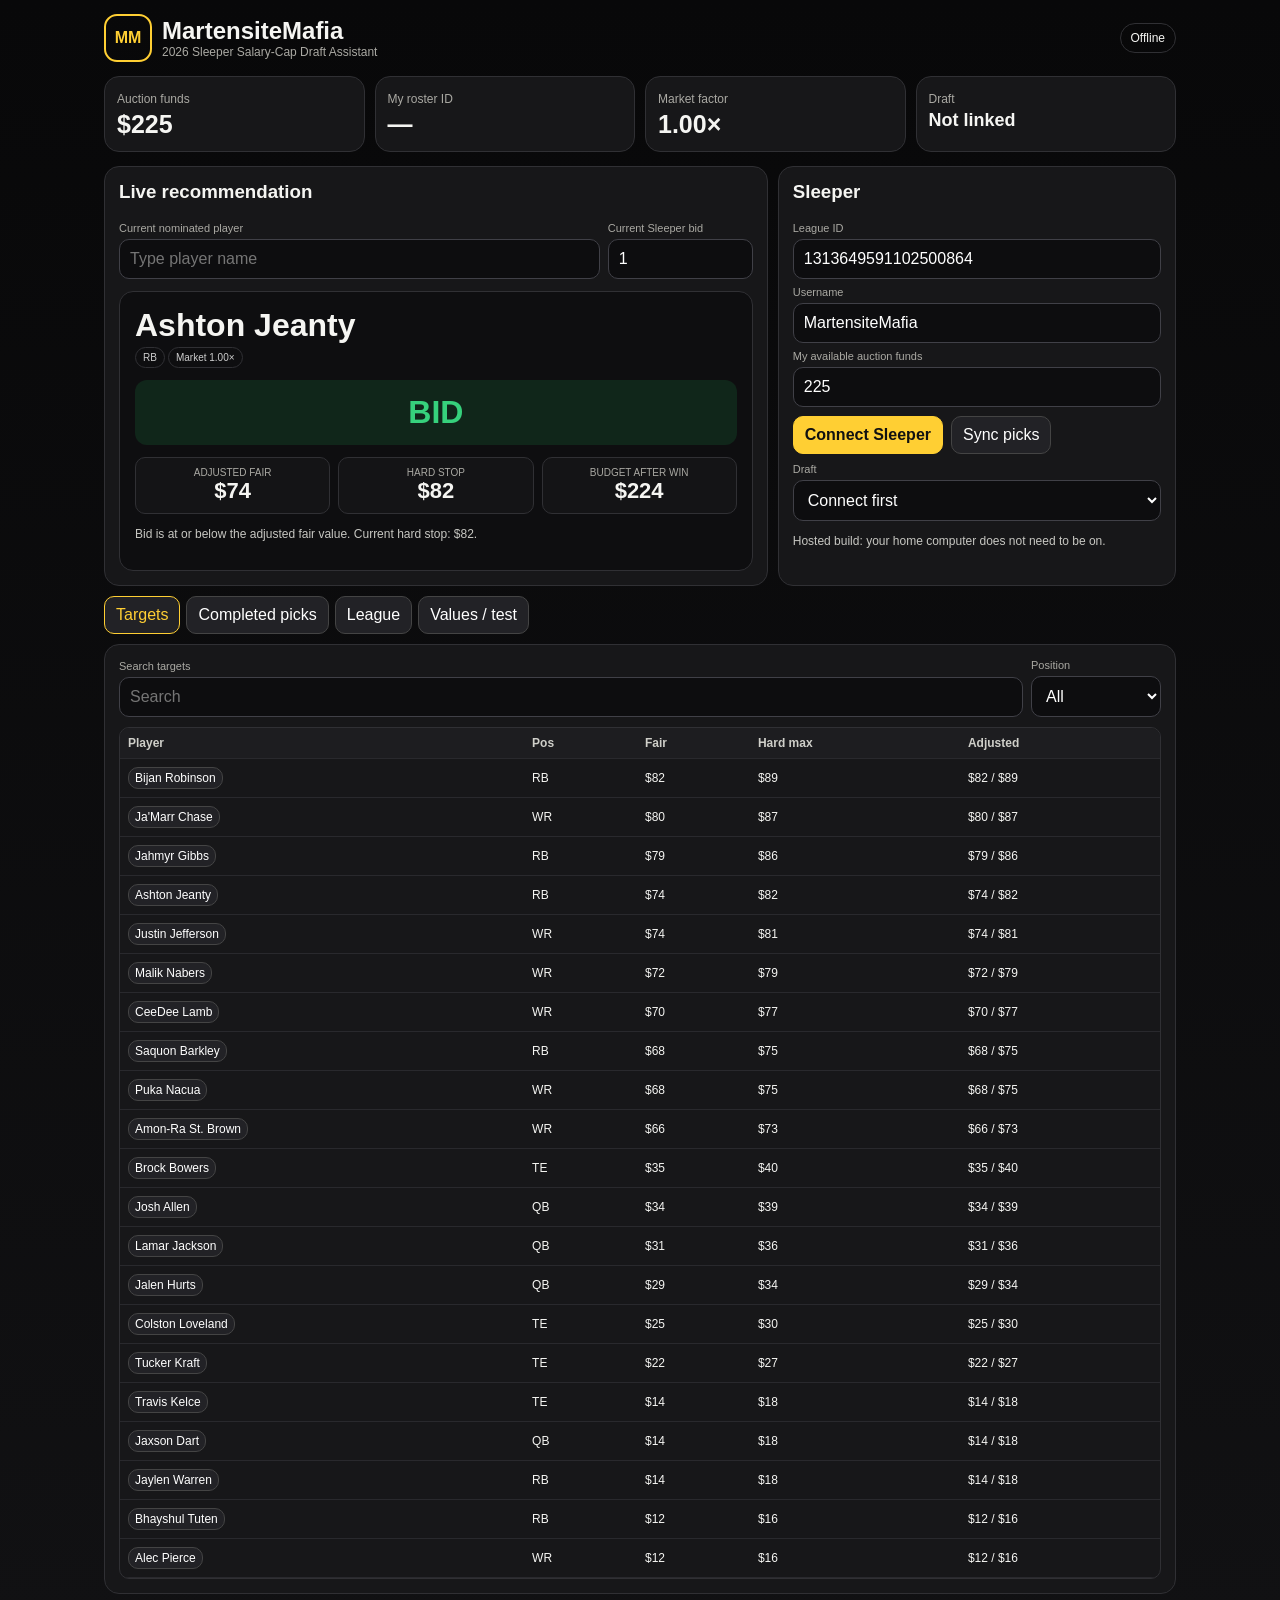
==== index.html @ b98f9b34 "Publish hosted MartensiteMafia draft assistant" ====
<!doctype html>
<html lang="en">
<head>
<meta charset="utf-8">
<meta name="viewport" content="width=device-width,initial-scale=1,viewport-fit=cover">
<meta name="apple-mobile-web-app-capable" content="yes">
<meta name="theme-color" content="#0b0b0c">
<title>MartensiteMafia Draft Assistant</title>
<style>
:root{--bg:#0b0b0c;--panel:#171719;--line:#303034;--text:#f5f5f2;--muted:#aaa9a3;--gold:#ffcf33;--green:#36d17c;--red:#ff6262;--orange:#ff9d3b}*{box-sizing:border-box}body{margin:0;background:linear-gradient(#080809,#111113);color:var(--text);font-family:-apple-system,BlinkMacSystemFont,"Segoe UI",Roboto,Arial,sans-serif;min-height:100vh}.wrap{max-width:1100px;margin:auto;padding:14px}.head{display:flex;align-items:center;justify-content:space-between;gap:12px}.brand{display:flex;gap:10px;align-items:center}.logo{width:48px;height:48px;border:2px solid var(--gold);border-radius:13px;display:grid;place-items:center;color:var(--gold);font-weight:900}h1{font-size:24px;margin:0}.muted,.small{color:var(--muted);font-size:12px}.status{padding:7px 10px;border:1px solid var(--line);border-radius:999px;font-size:12px}.grid{display:grid;grid-template-columns:repeat(4,1fr);gap:10px;margin:14px 0}.kpi,.card{background:var(--panel);border:1px solid var(--line);border-radius:15px}.kpi{padding:12px}.kpi b{display:block;font-size:25px;margin-top:3px}.card{padding:14px;margin-bottom:10px}.cols{display:grid;grid-template-columns:1.25fr .75fr;gap:10px}input,select,button{font:inherit}input,select{width:100%;background:#0d0d0f;color:#fff;border:1px solid #404047;border-radius:10px;padding:10px}button{border:1px solid #444;background:#222226;color:#fff;border-radius:10px;padding:9px 11px;cursor:pointer}.gold{background:var(--gold);color:#111;border-color:var(--gold);font-weight:800}.row{display:flex;gap:8px;align-items:end;flex-wrap:wrap}.field{flex:1;min-width:130px}.field label{display:block;font-size:11px;color:var(--muted);margin-bottom:5px}.recbox{margin-top:12px;background:#0e0e10;border:1px solid var(--line);border-radius:14px;padding:15px}.pname{font-size:32px;font-weight:900}.rec{font-size:32px;text-align:center;font-weight:900;padding:14px;border-radius:12px;margin:12px 0}.bid{color:var(--green);background:#10261a}.caution{color:var(--orange);background:#2a1e0c}.pass{color:var(--red);background:#2a1010}.unknown{color:#bbb;background:#1c1c20}.prices{display:grid;grid-template-columns:repeat(3,1fr);gap:8px}.price{padding:9px;background:#141416;border:1px solid var(--line);border-radius:10px;text-align:center}.price span{display:block;font-size:10px;color:var(--muted);text-transform:uppercase}.price b{font-size:22px}.tabs{display:flex;gap:6px;overflow:auto;margin-bottom:10px}.tab.active{border-color:var(--gold);color:var(--gold)}.pane{display:none}.pane.active{display:block}.tablewrap{overflow:auto;border:1px solid var(--line);border-radius:10px}table{border-collapse:collapse;width:100%;min-width:650px}th,td{padding:8px;border-bottom:1px solid #29292d;font-size:12px;text-align:left}th{color:#cfcfc9;background:#1d1d20}.ok{color:var(--green)}.bad{color:var(--red)}.warn{color:var(--orange)}.debug{white-space:pre-wrap;background:#09090a;border:1px solid var(--line);padding:8px;border-radius:9px;max-height:180px;overflow:auto;font-size:10px;color:#aaa}.note{font-size:12px;color:#c7c7c2;line-height:1.45}.pill{display:inline-block;padding:4px 7px;border:1px solid var(--line);border-radius:999px;font-size:10px;color:#ccc;margin:3px 3px 0 0}@media(max-width:800px){.cols{grid-template-columns:1fr}.grid{grid-template-columns:1fr 1fr}.wrap{padding:9px}.status{display:none}}@media(max-width:480px){.pname{font-size:25px}.prices{grid-template-columns:1fr}.grid{gap:7px}.kpi b{font-size:20px}}
</style>
</head>
<body><div class="wrap">
<div class="head"><div class="brand"><div class="logo">MM</div><div><h1>MartensiteMafia</h1><div class="small">2026 Sleeper Salary-Cap Draft Assistant</div></div></div><div id="status" class="status">Offline</div></div>
<div class="grid"><div class="kpi"><span class="small">Auction funds</span><b id="budgetKpi">$225</b></div><div class="kpi"><span class="small">My roster ID</span><b id="rosterKpi">—</b></div><div class="kpi"><span class="small">Market factor</span><b id="marketKpi">1.00×</b></div><div class="kpi"><span class="small">Draft</span><b id="draftKpi" style="font-size:18px">Not linked</b></div></div>
<div class="cols">
<section class="card"><h3 style="margin-top:0">Live recommendation</h3><div class="row"><div class="field"><label>Current nominated player</label><input id="player" list="players" placeholder="Type player name"><datalist id="players"></datalist></div><div class="field" style="max-width:145px"><label>Current Sleeper bid</label><input id="bid" type="number" min="0" value="1"></div></div><div class="recbox"><div id="pname" class="pname">Select a player</div><div id="badges"></div><div id="rec" class="rec unknown">NO PLAYER</div><div class="prices"><div class="price"><span>Adjusted fair</span><b id="fair">—</b></div><div class="price"><span>Hard stop</span><b id="hard">—</b></div><div class="price"><span>Budget after win</span><b id="after">—</b></div></div><p id="reason" class="note">Pick the current nomination. The completed-pick feed is polled automatically; the live bid itself stays manual because Sleeper's public API is read-only.</p></div></section>
<section class="card"><h3 style="margin-top:0">Sleeper</h3><div class="field"><label>League ID</label><input id="league" value="1313649591102500864"></div><div class="field" style="margin-top:7px"><label>Username</label><input id="username" value="MartensiteMafia"></div><div class="field" style="margin-top:7px"><label>My available auction funds</label><input id="startBudget" type="number" value="225"></div><div class="row" style="margin-top:9px"><button class="gold" id="connect">Connect Sleeper</button><button id="sync">Sync picks</button></div><div class="field" style="margin-top:9px"><label>Draft</label><select id="draft"><option value="">Connect first</option></select></div><p id="connNote" class="note">Hosted build: your home computer does not need to be on.</p></section>
</div>
<div class="tabs"><button class="tab active" data-tab="targets">Targets</button><button class="tab" data-tab="picks">Completed picks</button><button class="tab" data-tab="leaguePane">League</button><button class="tab" data-tab="settings">Values / test</button></div>
<section id="targets" class="pane active card"><div class="row"><div class="field"><label>Search targets</label><input id="search" placeholder="Search"></div><div class="field" style="max-width:120px"><label>Position</label><select id="pos"><option value="">All</option><option>QB</option><option>RB</option><option>WR</option><option>TE</option></select></div></div><div class="tablewrap" style="margin-top:10px"><table><thead><tr><th>Player</th><th>Pos</th><th>Fair</th><th>Hard max</th><th>Adjusted</th></tr></thead><tbody id="targetRows"></tbody></table></div></section>
<section id="picks" class="pane card"><div class="row"><button id="clearPicks">Clear local pick cache</button></div><div class="tablewrap" style="margin-top:10px"><table><thead><tr><th>#</th><th>Player</th><th>Roster</th><th>Price</th><th>Source</th></tr></thead><tbody id="pickRows"></tbody></table></div></section>
<section id="leaguePane" class="pane card"><div id="leagueInfo" class="note">Connect Sleeper to load league members and rosters.</div></section>
<section id="settings" class="pane card"><h3 style="margin-top:0">Valuation board</h3><p class="note">This hosted test includes a small starter board. The night before your draft we can import the full researched 2026 board. CSV columns: <b>name,pos,fair,hardMax</b>.</p><div class="row"><div class="field"><label>Import values CSV</label><input id="csv" type="file" accept=".csv,text/csv"></div><button id="export">Export current CSV</button><button id="reset">Reset starter board</button></div><h3>Manual completed sale</h3><div class="row"><div class="field"><label>Player</label><input id="salePlayer"></div><div class="field"><label>Roster/team</label><input id="saleRoster"></div><div class="field" style="max-width:110px"><label>Price</label><input id="salePrice" type="number"></div><button id="addSale">Add sale</button></div><details style="margin-top:12px"><summary>Diagnostics</summary><pre id="debug" class="debug">No API calls yet.</pre></details></section>
</div>
<script>
const API='https://api.sleeper.app/v1';
const STARTER=[
{name:'Ashton Jeanty',pos:'RB',fair:74,hardMax:82},{name:'Bijan Robinson',pos:'RB',fair:82,hardMax:89},{name:'Jahmyr Gibbs',pos:'RB',fair:79,hardMax:86},{name:'Saquon Barkley',pos:'RB',fair:68,hardMax:75},{name:'Ja\'Marr Chase',pos:'WR',fair:80,hardMax:87},{name:'Justin Jefferson',pos:'WR',fair:74,hardMax:81},{name:'Malik Nabers',pos:'WR',fair:72,hardMax:79},{name:'CeeDee Lamb',pos:'WR',fair:70,hardMax:77},{name:'Puka Nacua',pos:'WR',fair:68,hardMax:75},{name:'Amon-Ra St. Brown',pos:'WR',fair:66,hardMax:73},{name:'Josh Allen',pos:'QB',fair:34,hardMax:39},{name:'Lamar Jackson',pos:'QB',fair:31,hardMax:36},{name:'Jalen Hurts',pos:'QB',fair:29,hardMax:34},{name:'Brock Bowers',pos:'TE',fair:35,hardMax:40},{name:'Colston Loveland',pos:'TE',fair:25,hardMax:30},{name:'Tucker Kraft',pos:'TE',fair:22,hardMax:27},{name:'Travis Kelce',pos:'TE',fair:14,hardMax:18},{name:'Jaxson Dart',pos:'QB',fair:14,hardMax:18},{name:'Bhayshul Tuten',pos:'RB',fair:12,hardMax:16},{name:'Jaylen Warren',pos:'RB',fair:14,hardMax:18},{name:'Alec Pierce',pos:'WR',fair:12,hardMax:16}];
let S={board:[],league:null,user:null,users:[],rosters:[],drafts:[],draft:null,picks:[],sales:[],myRoster:null,startBudget:225,market:1,timer:null};
function n(s){return String(s||'').toLowerCase().replace(/[^a-z0-9]/g,'')}
function save(){localStorage.setItem('mmHostedV1',JSON.stringify({board:S.board,sales:S.sales,startBudget:S.startBudget,draftId:S.draft?.draft_id||null}))}
function load(){try{let x=JSON.parse(localStorage.getItem('mmHostedV1'));if(x){S.board=x.board?.length?x.board:structuredClone(STARTER);S.sales=x.sales||[];S.startBudget=x.startBudget||225;document.getElementById('startBudget').value=S.startBudget;return}}catch(e){}S.board=structuredClone(STARTER)}
function dbg(...x){document.getElementById('debug').textContent=new Date().toLocaleTimeString()+' '+x.map(v=>typeof v==='string'?v:JSON.stringify(v,null,2)).join('\n')+'\n\n'+document.getElementById('debug').textContent}
async function api(path){dbg('GET '+path);let r=await fetch(API+path);if(!r.ok)throw Error(r.status+' '+r.statusText);return r.json()}
function findVal(name){let q=n(name);return S.board.find(x=>n(x.name)===q)||S.board.find(x=>n(x.name).includes(q)||q.includes(n(x.name)))}
function drafted(name){return S.picks.some(p=>n(p.player)===n(name))||S.sales.some(p=>n(p.player)===n(name))}
function extractPrice(p){let a=[p?.metadata?.amount,p?.metadata?.price,p?.metadata?.bid,p?.metadata?.cost,p?.metadata?.auction_price,p?.amount,p?.price,p?.settings?.amount,p?.settings?.price];let v=a.find(x=>x!==undefined&&x!==null&&x!==''&&!isNaN(+x));return v===undefined?null:+v}
function pickName(p){return [p?.metadata?.first_name,p?.metadata?.last_name].filter(Boolean).join(' ')||p?.metadata?.full_name||p?.player_id||'Unknown'}
function recomputeMarket(){let ratios=[];for(let s of [...S.picks,...S.sales]){let v=findVal(s.player);if(v&&s.price>0&&v.fair>0)ratios.push(s.price/v.fair)}if(ratios.length){ratios.sort((a,b)=>a-b);let mid=ratios[Math.floor(ratios.length/2)];S.market=Math.max(.85,Math.min(1.25,mid))}else S.market=1}
function spentByMe(){return [...S.picks,...S.sales].filter(x=>String(x.rosterId||x.roster)===String(S.myRoster)).reduce((a,x)=>a+(+x.price||0),0)}
function budget(){return Math.max(0,S.startBudget-spentByMe())}
function renderLive(){let name=document.getElementById('player').value,bid=+document.getElementById('bid').value||0,v=findVal(name);document.getElementById('pname').textContent=v?.name||name||'Select a player';let b=document.getElementById('badges');b.innerHTML=v?`<span class="pill">${v.pos}</span><span class="pill">Market ${S.market.toFixed(2)}×</span>`:'';let rec=document.getElementById('rec');if(!v){rec.className='rec unknown';rec.textContent='NO VALUE';['fair','hard','after'].forEach(id=>document.getElementById(id).textContent='—');document.getElementById('reason').textContent='This player is not on the current value board. Import the final CSV or add him later.';return}let fair=Math.round(v.fair*S.market),hard=Math.round(v.hardMax*S.market),cash=budget();document.getElementById('fair').textContent='$'+fair;document.getElementById('hard').textContent='$'+hard;document.getElementById('after').textContent='$'+Math.max(0,cash-bid);if(drafted(v.name)){rec.className='rec pass';rec.textContent='UNAVAILABLE';document.getElementById('reason').textContent='This player already appears in completed picks/sales.'}else if(bid<=fair){rec.className='rec bid';rec.textContent='BID';document.getElementById('reason').textContent=`Bid is at or below the adjusted fair value. Current hard stop: $${hard}.`}else if(bid<=hard){rec.className='rec caution';rec.textContent='CAUTION';document.getElementById('reason').textContent=`You are above fair value but still below the hard stop of $${hard}.`}else{rec.className='rec pass';rec.textContent='PASS';document.getElementById('reason').textContent=`Price exceeds the adjusted hard stop of $${hard}.`}}
function renderTargets(){let q=n(document.getElementById('search').value),pos=document.getElementById('pos').value;let rows=S.board.filter(x=>(!q||n(x.name).includes(q))&&(!pos||x.pos===pos)&&!drafted(x.name)).sort((a,b)=>b.fair-a.fair);document.getElementById('targetRows').innerHTML=rows.map(x=>`<tr><td><button style="padding:3px 6px" onclick="choose('${x.name.replaceAll("'","\\'")}')">${x.name}</button></td><td>${x.pos}</td><td>$${x.fair}</td><td>$${x.hardMax}</td><td>$${Math.round(x.fair*S.market)} / $${Math.round(x.hardMax*S.market)}</td></tr>`).join('')||'<tr><td colspan="5">No available matches.</td></tr>';let dl=document.getElementById('players');dl.innerHTML=S.board.filter(x=>!drafted(x.name)).map(x=>`<option value="${x.name}"></option>`).join('')}
window.choose=function(x){document.getElementById('player').value=x;renderLive();window.scrollTo({top:0,behavior:'smooth'})}
function renderPicks(){let all=[...S.picks.map(x=>({...x,source:'Sleeper'})),...S.sales.map(x=>({...x,source:'Manual'}))];document.getElementById('pickRows').innerHTML=all.map((p,i)=>`<tr><td>${p.pickNo??i+1}</td><td>${p.player}</td><td>${p.roster||p.rosterId||'—'}</td><td>${p.price==null?'<span class="warn">not exposed</span>':'$'+p.price}</td><td>${p.source}</td></tr>`).join('')||'<tr><td colspan="5">No completed picks yet.</td></tr>'}
function renderLeague(){document.getElementById('budgetKpi').textContent='$'+budget();document.getElementById('rosterKpi').textContent=S.myRoster??'—';document.getElementById('marketKpi').textContent=S.market.toFixed(2)+'×';document.getElementById('draftKpi').textContent=S.draft?.status||S.draft?.draft_id?'Linked':'Not linked';if(!S.league)return;let owner=new Map(S.users.map(u=>[u.user_id,u.display_name||u.username||u.user_id]));document.getElementById('leagueInfo').innerHTML=`<b>${S.league.name||'Sleeper League'}</b><br>Roster positions: ${(S.league.roster_positions||[]).join(', ')}<div class="tablewrap" style="margin-top:10px"><table><thead><tr><th>Roster</th><th>Owner</th><th>Players currently rostered</th></tr></thead><tbody>${S.rosters.map(r=>`<tr><td>${r.roster_id}${r.roster_id===S.myRoster?' <span class="ok">(you)</span>':''}</td><td>${owner.get(r.owner_id)||r.owner_id||'—'}</td><td>${r.players?.length||0}</td></tr>`).join('')}</tbody></table></div>`}
function render(){recomputeMarket();renderTargets();renderPicks();renderLeague();renderLive();save()}
async function connect(){try{document.getElementById('status').textContent='Connecting…';let lid=document.getElementById('league').value.trim(),un=document.getElementById('username').value.trim();[S.league,S.user,S.users,S.rosters,S.drafts]=await Promise.all([api('/league/'+lid),api('/user/'+encodeURIComponent(un)),api('/league/'+lid+'/users'),api('/league/'+lid+'/rosters'),api('/league/'+lid+'/drafts')]);S.myRoster=S.rosters.find(r=>r.owner_id===S.user.user_id)?.roster_id??null;let sel=document.getElementById('draft');sel.innerHTML='<option value="">Select draft</option>'+S.drafts.map(d=>`<option value="${d.draft_id}">${d.season||''} ${d.type||''} — ${d.status||d.draft_id}</option>`).join('');if(S.drafts.length){let d=S.drafts.find(x=>x.status==='drafting')||S.drafts.find(x=>x.status==='pre_draft')||S.drafts[0];sel.value=d.draft_id;await selectDraft(d.draft_id)}document.getElementById('status').textContent='Sleeper connected';document.getElementById('status').classList.add('ok');document.getElementById('connNote').innerHTML=`Connected as <b>${S.user.display_name||S.user.username}</b>. Your Sleeper roster ID: <b>${S.myRoster??'not matched'}</b>.`;render();startPoll()}catch(e){document.getElementById('status').textContent='Connection failed';document.getElementById('connNote').textContent='Could not connect: '+e.message;dbg('ERROR',e.stack||e.message)}}
async function selectDraft(id){if(!id)return;S.draft=await api('/draft/'+id);await syncPicks();render()}
async function syncPicks(){if(!S.draft?.draft_id)return;try{let raw=await api('/draft/'+S.draft.draft_id+'/picks');S.picks=(raw||[]).filter(p=>!p.is_keeper).map(p=>({id:p.pick_no||p.player_id,pickNo:p.pick_no,player:pickName(p),rosterId:p.roster_id||S.draft.slot_to_roster_id?.[String(p.draft_slot)]||null,roster:p.roster_id||p.draft_slot,price:extractPrice(p)}));render();document.getElementById('status').textContent='Synced '+new Date().toLocaleTimeString()}catch(e){dbg('SYNC ERROR',e.message)}}
function startPoll(){clearInterval(S.timer);S.timer=setInterval(syncPicks,5000)}
function parseCSV(t){let lines=t.trim().split(/\r?\n/),h=lines.shift().split(',').map(x=>x.trim());return lines.map(line=>{let a=line.split(',');let o={};h.forEach((k,i)=>o[k]=a[i]?.trim());return {name:o.name,pos:o.pos,fair:+o.fair,hardMax:+o.hardMax}}).filter(x=>x.name&&x.fair>=0)}
function exportCSV(){let t='name,pos,fair,hardMax\n'+S.board.map(x=>[x.name,x.pos,x.fair,x.hardMax].join(',')).join('\n');let a=document.createElement('a');a.href=URL.createObjectURL(new Blob([t],{type:'text/csv'}));a.download='martensite_mafia_values.csv';a.click()}
load();render();
document.getElementById('connect').onclick=connect;document.getElementById('sync').onclick=syncPicks;document.getElementById('draft').onchange=e=>selectDraft(e.target.value);document.getElementById('player').oninput=renderLive;document.getElementById('bid').oninput=renderLive;document.getElementById('search').oninput=renderTargets;document.getElementById('pos').onchange=renderTargets;document.getElementById('startBudget').onchange=e=>{S.startBudget=+e.target.value||0;render()};document.getElementById('csv').onchange=async e=>{let f=e.target.files[0];if(f){let b=parseCSV(await f.text());if(b.length){S.board=b;render()}}};document.getElementById('export').onclick=exportCSV;document.getElementById('reset').onclick=()=>{S.board=structuredClone(STARTER);render()};document.getElementById('addSale').onclick=()=>{let player=document.getElementById('salePlayer').value.trim(),roster=document.getElementById('saleRoster').value.trim(),price=+document.getElementById('salePrice').value;if(player){S.sales.push({player,roster,rosterId:roster,price:isNaN(price)?null:price});render()}};document.getElementById('clearPicks').onclick=()=>{S.sales=[];S.picks=[];render()};document.querySelectorAll('.tab').forEach(b=>b.onclick=()=>{document.querySelectorAll('.tab,.pane').forEach(x=>x.classList.remove('active'));b.classList.add('active');document.getElementById(b.dataset.tab).classList.add('active')});
</script></body></html>
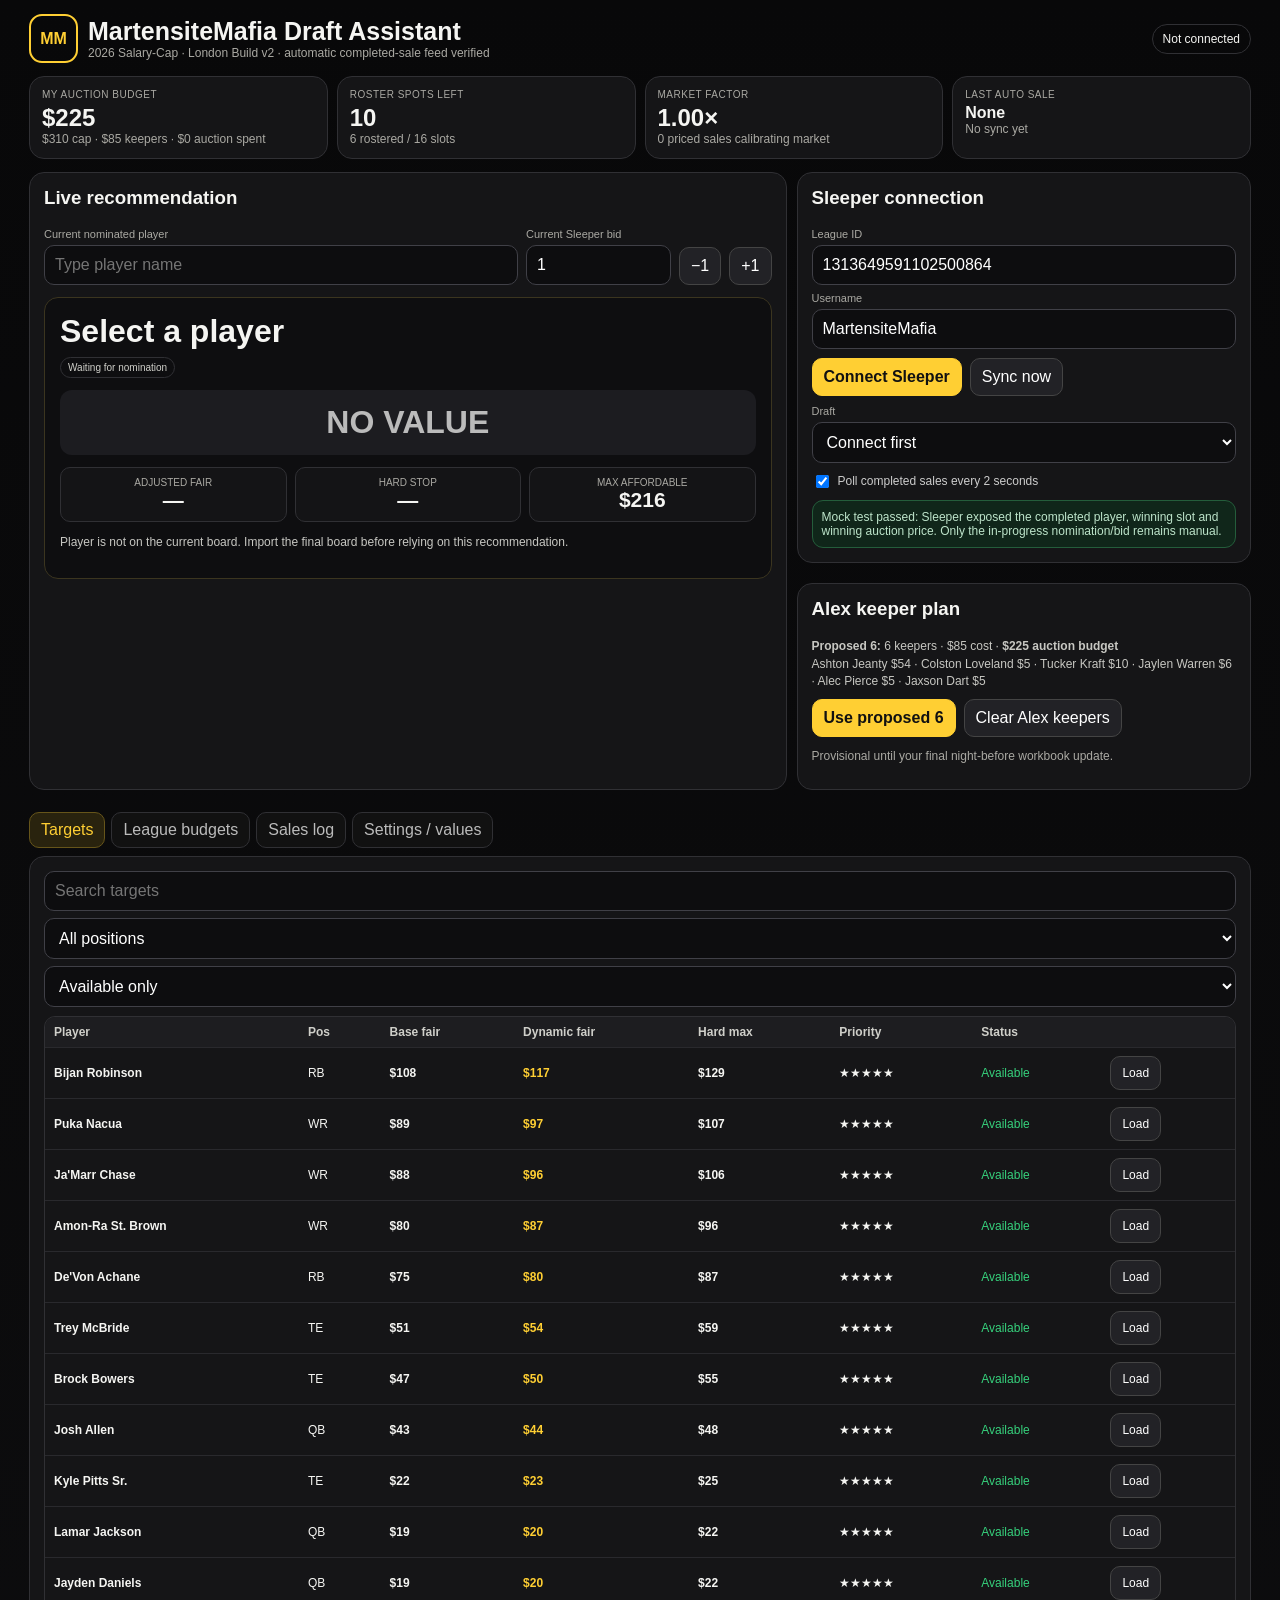
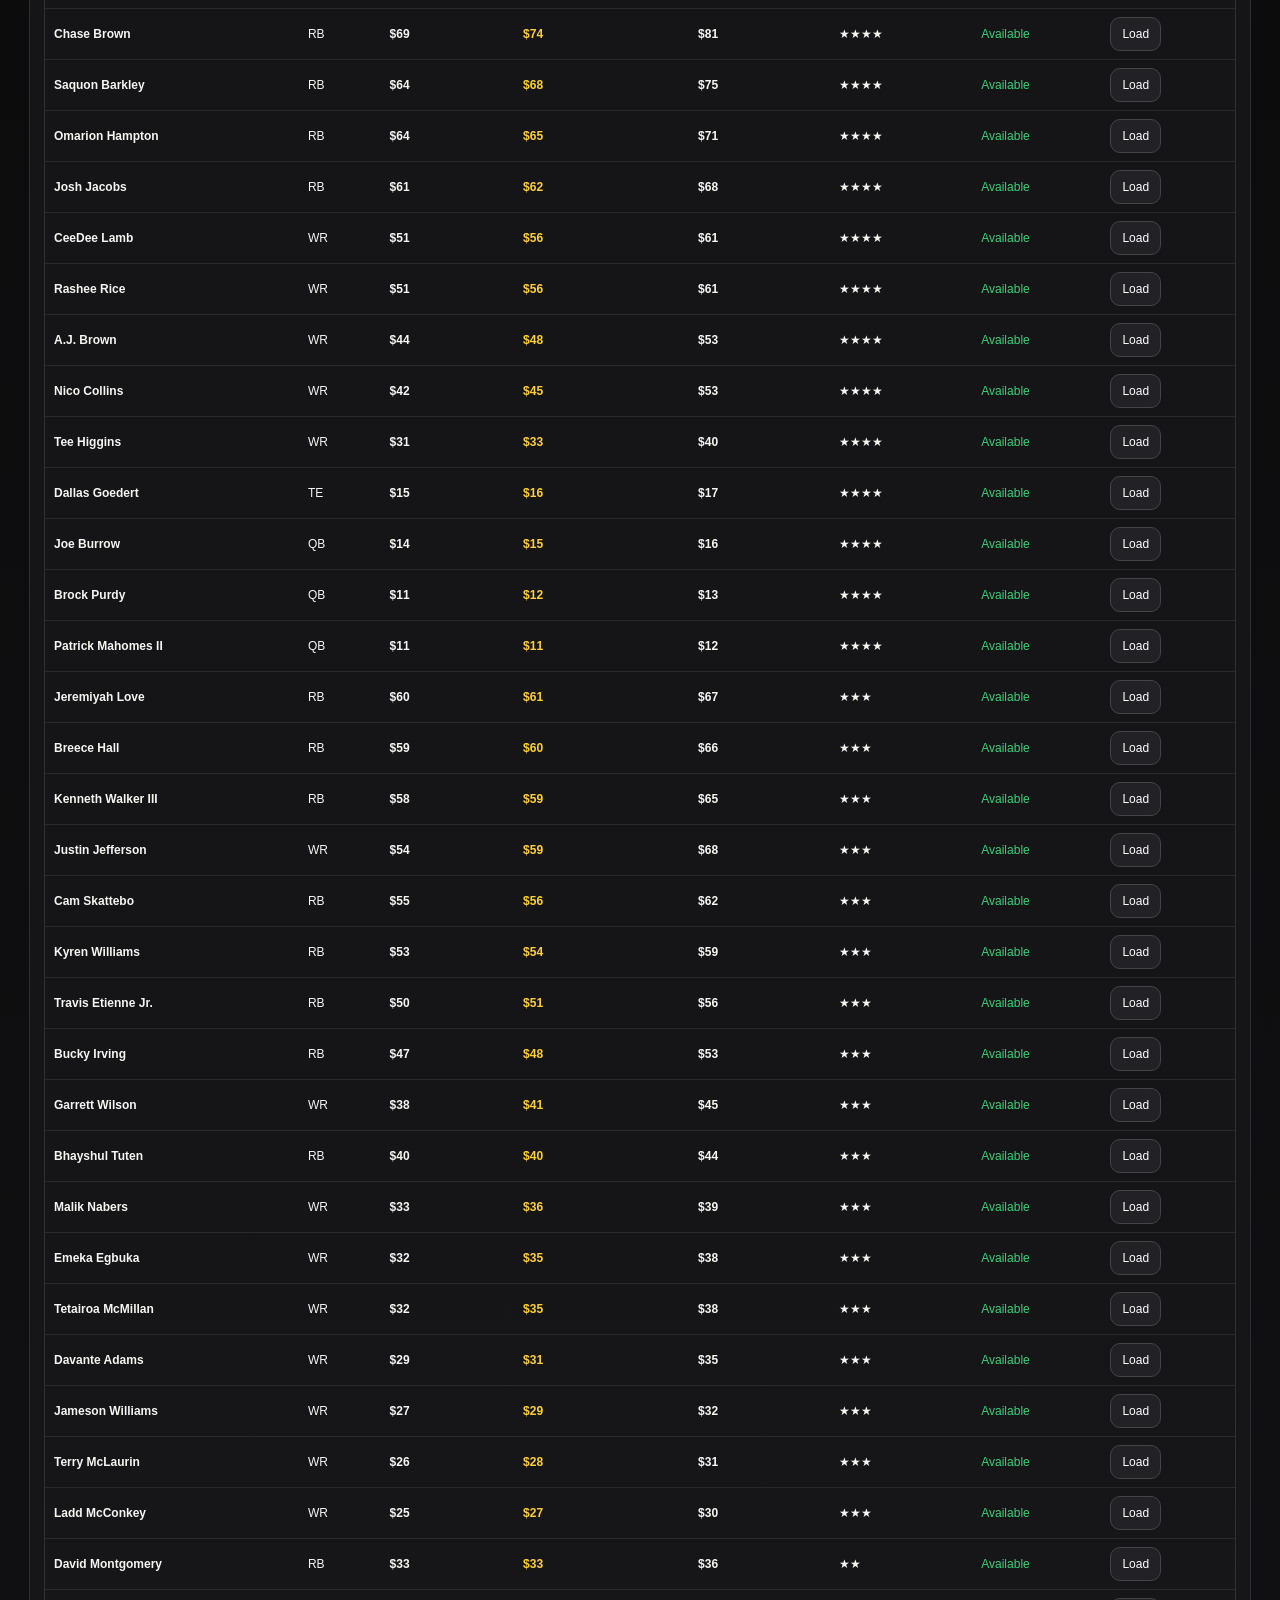
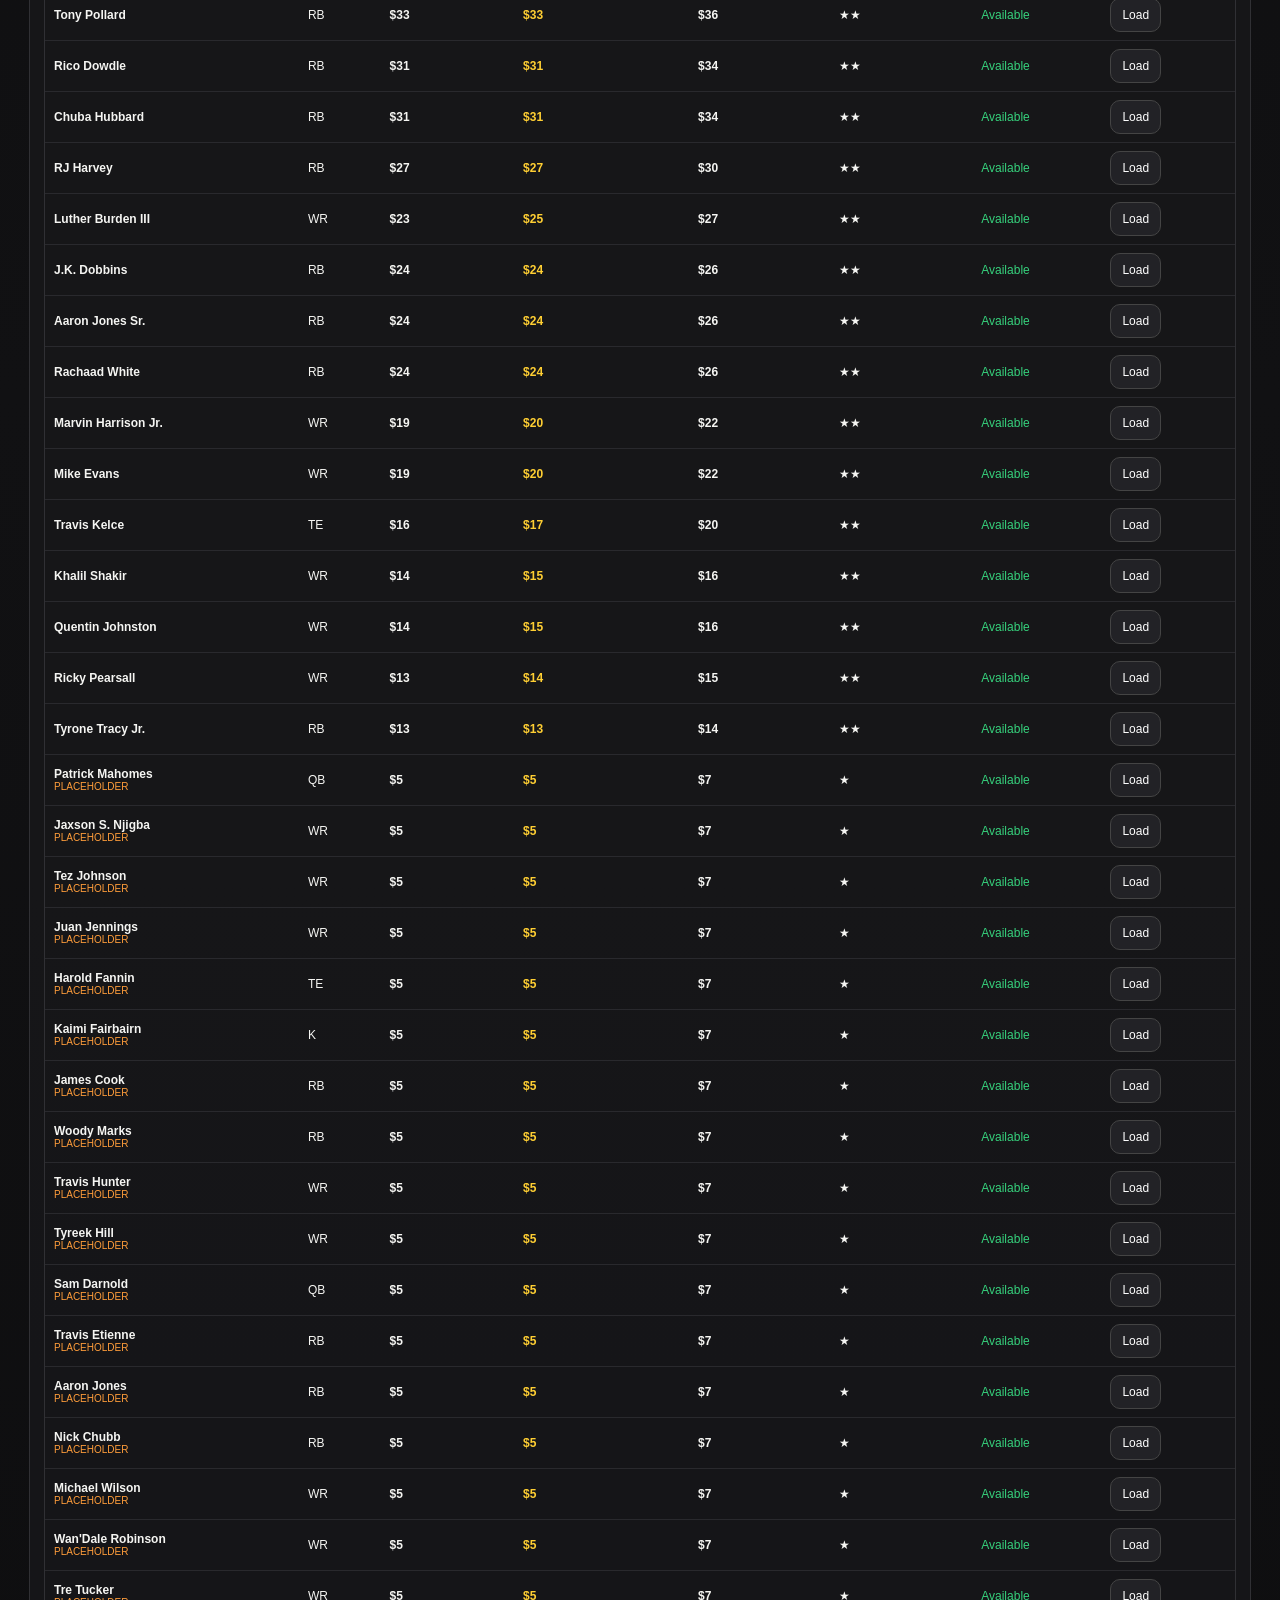
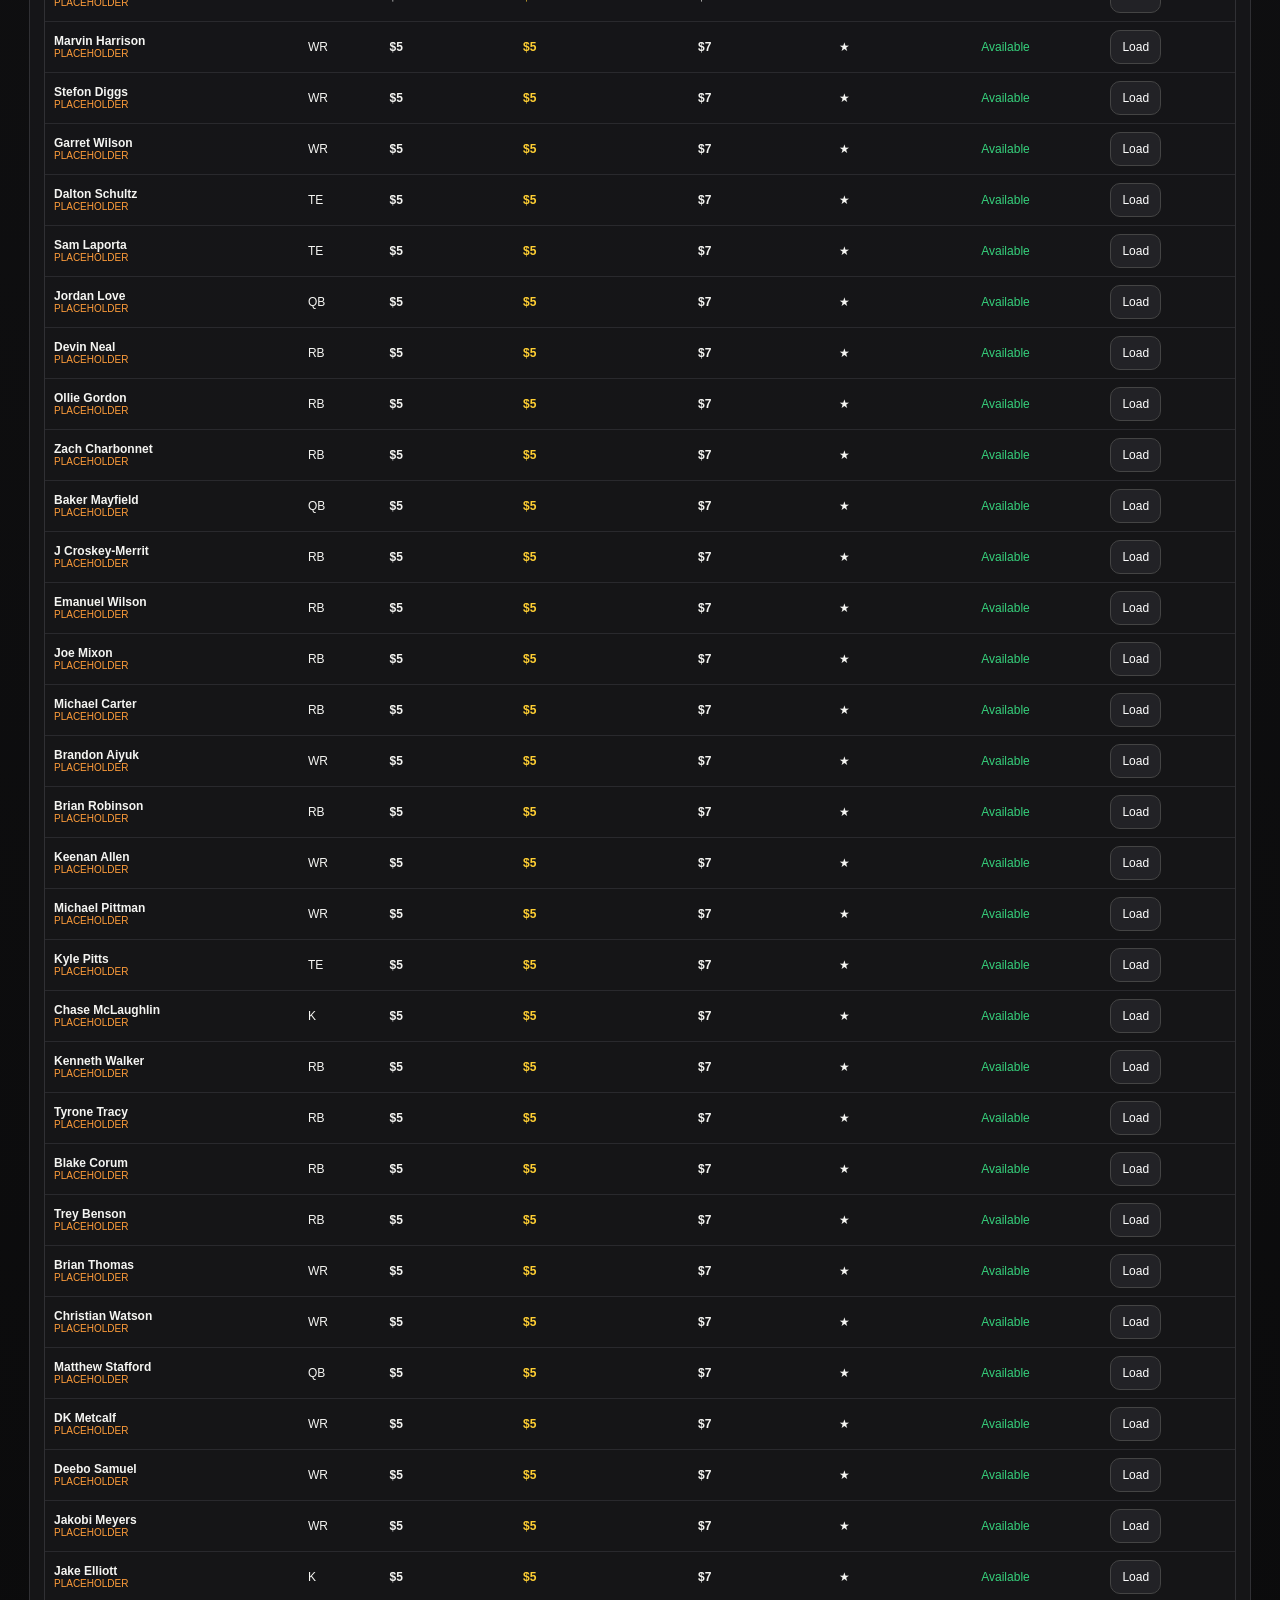
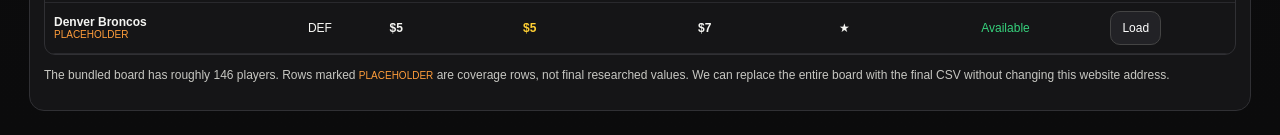
==== commit c81e5473: "Upgrade main assistant to London live-auction build v2" ====
--- a/index.html
+++ b/index.html
@@ -7,51 +7,90 @@
 <meta name="theme-color" content="#0b0b0c">
 <title>MartensiteMafia Draft Assistant</title>
 <style>
-:root{--bg:#0b0b0c;--panel:#171719;--line:#303034;--text:#f5f5f2;--muted:#aaa9a3;--gold:#ffcf33;--green:#36d17c;--red:#ff6262;--orange:#ff9d3b}*{box-sizing:border-box}body{margin:0;background:linear-gradient(#080809,#111113);color:var(--text);font-family:-apple-system,BlinkMacSystemFont,"Segoe UI",Roboto,Arial,sans-serif;min-height:100vh}.wrap{max-width:1100px;margin:auto;padding:14px}.head{display:flex;align-items:center;justify-content:space-between;gap:12px}.brand{display:flex;gap:10px;align-items:center}.logo{width:48px;height:48px;border:2px solid var(--gold);border-radius:13px;display:grid;place-items:center;color:var(--gold);font-weight:900}h1{font-size:24px;margin:0}.muted,.small{color:var(--muted);font-size:12px}.status{padding:7px 10px;border:1px solid var(--line);border-radius:999px;font-size:12px}.grid{display:grid;grid-template-columns:repeat(4,1fr);gap:10px;margin:14px 0}.kpi,.card{background:var(--panel);border:1px solid var(--line);border-radius:15px}.kpi{padding:12px}.kpi b{display:block;font-size:25px;margin-top:3px}.card{padding:14px;margin-bottom:10px}.cols{display:grid;grid-template-columns:1.25fr .75fr;gap:10px}input,select,button{font:inherit}input,select{width:100%;background:#0d0d0f;color:#fff;border:1px solid #404047;border-radius:10px;padding:10px}button{border:1px solid #444;background:#222226;color:#fff;border-radius:10px;padding:9px 11px;cursor:pointer}.gold{background:var(--gold);color:#111;border-color:var(--gold);font-weight:800}.row{display:flex;gap:8px;align-items:end;flex-wrap:wrap}.field{flex:1;min-width:130px}.field label{display:block;font-size:11px;color:var(--muted);margin-bottom:5px}.recbox{margin-top:12px;background:#0e0e10;border:1px solid var(--line);border-radius:14px;padding:15px}.pname{font-size:32px;font-weight:900}.rec{font-size:32px;text-align:center;font-weight:900;padding:14px;border-radius:12px;margin:12px 0}.bid{color:var(--green);background:#10261a}.caution{color:var(--orange);background:#2a1e0c}.pass{color:var(--red);background:#2a1010}.unknown{color:#bbb;background:#1c1c20}.prices{display:grid;grid-template-columns:repeat(3,1fr);gap:8px}.price{padding:9px;background:#141416;border:1px solid var(--line);border-radius:10px;text-align:center}.price span{display:block;font-size:10px;color:var(--muted);text-transform:uppercase}.price b{font-size:22px}.tabs{display:flex;gap:6px;overflow:auto;margin-bottom:10px}.tab.active{border-color:var(--gold);color:var(--gold)}.pane{display:none}.pane.active{display:block}.tablewrap{overflow:auto;border:1px solid var(--line);border-radius:10px}table{border-collapse:collapse;width:100%;min-width:650px}th,td{padding:8px;border-bottom:1px solid #29292d;font-size:12px;text-align:left}th{color:#cfcfc9;background:#1d1d20}.ok{color:var(--green)}.bad{color:var(--red)}.warn{color:var(--orange)}.debug{white-space:pre-wrap;background:#09090a;border:1px solid var(--line);padding:8px;border-radius:9px;max-height:180px;overflow:auto;font-size:10px;color:#aaa}.note{font-size:12px;color:#c7c7c2;line-height:1.45}.pill{display:inline-block;padding:4px 7px;border:1px solid var(--line);border-radius:999px;font-size:10px;color:#ccc;margin:3px 3px 0 0}@media(max-width:800px){.cols{grid-template-columns:1fr}.grid{grid-template-columns:1fr 1fr}.wrap{padding:9px}.status{display:none}}@media(max-width:480px){.pname{font-size:25px}.prices{grid-template-columns:1fr}.grid{gap:7px}.kpi b{font-size:20px}}
+:root{--bg:#0b0b0c;--panel:#161618;--panel2:#1d1d20;--line:#303034;--text:#f5f5f2;--muted:#aaa9a3;--gold:#ffcf33;--green:#36d17c;--red:#ff6262;--orange:#ff9d3b}
+*{box-sizing:border-box}body{margin:0;background:linear-gradient(#080809,#111113 55%,#0b0b0c);color:var(--text);font-family:-apple-system,BlinkMacSystemFont,"Segoe UI",Roboto,Arial,sans-serif;min-height:100vh}button,input,select{font:inherit}button{cursor:pointer}.wrap{max-width:1250px;margin:auto;padding:14px}.head{display:flex;align-items:center;justify-content:space-between;gap:12px}.brand{display:flex;gap:10px;align-items:center}.logo{width:49px;height:49px;border:2px solid var(--gold);border-radius:13px;display:grid;place-items:center;color:var(--gold);font-weight:900}h1{font-size:25px;margin:0}.small,.muted{color:var(--muted);font-size:12px}.status{padding:7px 10px;border:1px solid var(--line);border-radius:999px;font-size:12px}.grid4{display:grid;grid-template-columns:repeat(4,1fr);gap:9px;margin:13px 0}.kpi,.card{background:rgba(22,22,24,.97);border:1px solid var(--line);border-radius:15px}.kpi{padding:12px}.kpi span{display:block;color:var(--muted);font-size:10px;text-transform:uppercase;letter-spacing:.05em}.kpi b{display:block;font-size:24px;margin-top:4px}.card{padding:14px;margin-bottom:10px}.main{display:grid;grid-template-columns:1.25fr .75fr;gap:10px}.right{display:flex;flex-direction:column;gap:10px}.row{display:flex;gap:8px;align-items:end;flex-wrap:wrap}.field{flex:1;min-width:135px}.field label{display:block;color:var(--muted);font-size:11px;margin-bottom:5px}input,select{width:100%;background:#0d0d0f;color:#fff;border:1px solid #404047;border-radius:10px;padding:10px;outline:none}input:focus,select:focus{border-color:#b99918}.btn{border:1px solid #444;background:#222226;color:#fff;border-radius:10px;padding:9px 11px}.gold{background:var(--gold);color:#111;border-color:var(--gold);font-weight:800}.danger{background:#391818;border-color:#713030}.recbox{margin-top:12px;background:#0e0e10;border:1px solid #3b351f;border-radius:14px;padding:15px}.pname{font-size:32px;font-weight:900}.badges{display:flex;gap:5px;flex-wrap:wrap;margin:7px 0}.pill{display:inline-block;padding:4px 7px;border:1px solid var(--line);border-radius:999px;font-size:10px;color:#d0d0ca}.rec{font-size:32px;text-align:center;font-weight:900;padding:14px;border-radius:12px;margin:12px 0}.bid{color:var(--green);background:#10261a}.caution{color:var(--orange);background:#2a1e0c}.pass{color:var(--red);background:#2a1010}.unknown{color:#bbb;background:#1c1c20}.prices{display:grid;grid-template-columns:repeat(3,1fr);gap:8px}.price{padding:9px;background:#141416;border:1px solid var(--line);border-radius:10px;text-align:center}.price span{display:block;font-size:10px;color:var(--muted);text-transform:uppercase}.price b{font-size:21px}.note{font-size:12px;color:#c7c7c2;line-height:1.45}.okbox{background:#10261a;border:1px solid #245d3b;border-radius:11px;padding:9px;color:#bde4ca;font-size:12px}.warnbox{background:#281f0d;border:1px solid #5d4817;border-radius:11px;padding:9px;color:#e7d69e;font-size:12px}.tabs{display:flex;gap:6px;overflow:auto;margin:12px 0 8px}.tab{white-space:nowrap;border:1px solid var(--line);background:#111;color:#bbb;border-radius:10px;padding:8px 11px}.tab.active{border-color:#66551a;color:var(--gold);background:#29230e}.pane{display:none}.pane.active{display:block}.toolbar{display:flex;gap:7px;align-items:center;flex-wrap:wrap;margin-bottom:9px}.toolbar input{min-width:190px}.tablewrap{overflow:auto;border:1px solid var(--line);border-radius:11px}table{border-collapse:collapse;width:100%;min-width:760px}th,td{padding:8px 9px;border-bottom:1px solid #29292d;font-size:12px;text-align:left}th{position:sticky;top:0;background:#1d1d20;color:#cfcfc9;z-index:1}.money{font-weight:700;font-variant-numeric:tabular-nums}.ok{color:var(--green)}.bad{color:var(--red)}.warn{color:var(--orange)}.goldtxt{color:var(--gold)}.debug{white-space:pre-wrap;background:#09090a;border:1px solid var(--line);padding:8px;border-radius:9px;max-height:180px;overflow:auto;font-size:10px;color:#aaa}.toggle{display:flex;gap:6px;align-items:center;font-size:12px;color:#ccc}.toggle input{width:auto}.placeholder{color:var(--orange);font-size:10px}.toast{position:fixed;right:14px;bottom:14px;max-width:360px;background:#171719;border:1px solid #5b4b17;border-radius:12px;padding:11px 13px;box-shadow:0 10px 30px #0008;display:none;z-index:10}.toast.show{display:block}@media(max-width:850px){.main{grid-template-columns:1fr}.grid4{grid-template-columns:1fr 1fr}.wrap{padding:9px}.status{display:none}}@media(max-width:500px){.prices{grid-template-columns:1fr}.pname{font-size:26px}.kpi b{font-size:20px}}
 </style>
 </head>
 <body><div class="wrap">
-<div class="head"><div class="brand"><div class="logo">MM</div><div><h1>MartensiteMafia</h1><div class="small">2026 Sleeper Salary-Cap Draft Assistant</div></div></div><div id="status" class="status">Offline</div></div>
-<div class="grid"><div class="kpi"><span class="small">Auction funds</span><b id="budgetKpi">$225</b></div><div class="kpi"><span class="small">My roster ID</span><b id="rosterKpi">—</b></div><div class="kpi"><span class="small">Market factor</span><b id="marketKpi">1.00×</b></div><div class="kpi"><span class="small">Draft</span><b id="draftKpi" style="font-size:18px">Not linked</b></div></div>
-<div class="cols">
-<section class="card"><h3 style="margin-top:0">Live recommendation</h3><div class="row"><div class="field"><label>Current nominated player</label><input id="player" list="players" placeholder="Type player name"><datalist id="players"></datalist></div><div class="field" style="max-width:145px"><label>Current Sleeper bid</label><input id="bid" type="number" min="0" value="1"></div></div><div class="recbox"><div id="pname" class="pname">Select a player</div><div id="badges"></div><div id="rec" class="rec unknown">NO PLAYER</div><div class="prices"><div class="price"><span>Adjusted fair</span><b id="fair">—</b></div><div class="price"><span>Hard stop</span><b id="hard">—</b></div><div class="price"><span>Budget after win</span><b id="after">—</b></div></div><p id="reason" class="note">Pick the current nomination. The completed-pick feed is polled automatically; the live bid itself stays manual because Sleeper's public API is read-only.</p></div></section>
-<section class="card"><h3 style="margin-top:0">Sleeper</h3><div class="field"><label>League ID</label><input id="league" value="1313649591102500864"></div><div class="field" style="margin-top:7px"><label>Username</label><input id="username" value="MartensiteMafia"></div><div class="field" style="margin-top:7px"><label>My available auction funds</label><input id="startBudget" type="number" value="225"></div><div class="row" style="margin-top:9px"><button class="gold" id="connect">Connect Sleeper</button><button id="sync">Sync picks</button></div><div class="field" style="margin-top:9px"><label>Draft</label><select id="draft"><option value="">Connect first</option></select></div><p id="connNote" class="note">Hosted build: your home computer does not need to be on.</p></section>
+<div class="head"><div class="brand"><div class="logo">MM</div><div><h1>MartensiteMafia Draft Assistant</h1><div class="small">2026 Salary-Cap · London Build v2 · automatic completed-sale feed verified</div></div></div><div id="status" class="status">Not connected</div></div>
+
+<div class="grid4">
+ <div class="kpi"><span>My auction budget</span><b id="myBudget">$225</b><div id="budgetSmall" class="small">$310 cap · $85 proposed keepers</div></div>
+ <div class="kpi"><span>Roster spots left</span><b id="spotsLeft">10</b><div id="spotsSmall" class="small">6 keepers loaded</div></div>
+ <div class="kpi"><span>Market factor</span><b id="marketFactor">1.00×</b><div id="marketSmall" class="small">Updates from priced sales</div></div>
+ <div class="kpi"><span>Last auto sale</span><b id="lastSale" style="font-size:16px">None</b><div id="lastSync" class="small">No sync yet</div></div>
 </div>
-<div class="tabs"><button class="tab active" data-tab="targets">Targets</button><button class="tab" data-tab="picks">Completed picks</button><button class="tab" data-tab="leaguePane">League</button><button class="tab" data-tab="settings">Values / test</button></div>
-<section id="targets" class="pane active card"><div class="row"><div class="field"><label>Search targets</label><input id="search" placeholder="Search"></div><div class="field" style="max-width:120px"><label>Position</label><select id="pos"><option value="">All</option><option>QB</option><option>RB</option><option>WR</option><option>TE</option></select></div></div><div class="tablewrap" style="margin-top:10px"><table><thead><tr><th>Player</th><th>Pos</th><th>Fair</th><th>Hard max</th><th>Adjusted</th></tr></thead><tbody id="targetRows"></tbody></table></div></section>
-<section id="picks" class="pane card"><div class="row"><button id="clearPicks">Clear local pick cache</button></div><div class="tablewrap" style="margin-top:10px"><table><thead><tr><th>#</th><th>Player</th><th>Roster</th><th>Price</th><th>Source</th></tr></thead><tbody id="pickRows"></tbody></table></div></section>
-<section id="leaguePane" class="pane card"><div id="leagueInfo" class="note">Connect Sleeper to load league members and rosters.</div></section>
-<section id="settings" class="pane card"><h3 style="margin-top:0">Valuation board</h3><p class="note">This hosted test includes a small starter board. The night before your draft we can import the full researched 2026 board. CSV columns: <b>name,pos,fair,hardMax</b>.</p><div class="row"><div class="field"><label>Import values CSV</label><input id="csv" type="file" accept=".csv,text/csv"></div><button id="export">Export current CSV</button><button id="reset">Reset starter board</button></div><h3>Manual completed sale</h3><div class="row"><div class="field"><label>Player</label><input id="salePlayer"></div><div class="field"><label>Roster/team</label><input id="saleRoster"></div><div class="field" style="max-width:110px"><label>Price</label><input id="salePrice" type="number"></div><button id="addSale">Add sale</button></div><details style="margin-top:12px"><summary>Diagnostics</summary><pre id="debug" class="debug">No API calls yet.</pre></details></section>
-</div>
+
+<div class="main">
+<section class="card"><h3 style="margin-top:0">Live recommendation</h3>
+ <div class="row"><div class="field"><label>Current nominated player</label><input id="player" list="players" placeholder="Type player name" autocomplete="off"><datalist id="players"></datalist></div><div class="field" style="max-width:145px"><label>Current Sleeper bid</label><input id="bid" type="number" min="0" value="1"></div><button id="minus" class="btn">−1</button><button id="plus" class="btn">+1</button></div>
+ <div class="recbox"><div id="pname" class="pname">Select a player</div><div id="badges" class="badges"><span class="pill">Waiting for nomination</span></div><div id="rec" class="rec unknown">NO PLAYER</div><div class="prices"><div class="price"><span>Adjusted fair</span><b id="fair">—</b></div><div class="price"><span>Hard stop</span><b id="hard">—</b></div><div class="price"><span>Max affordable</span><b id="afford">—</b></div></div><p id="reason" class="note">Select the player Sleeper is currently auctioning and type the live bid. Completed sales, winners, and final prices update automatically.</p></div>
+</section>
+
+<div class="right">
+<section class="card"><h3 style="margin-top:0">Sleeper connection</h3><div class="field"><label>League ID</label><input id="league" value="1313649591102500864"></div><div class="field" style="margin-top:7px"><label>Username</label><input id="username" value="MartensiteMafia"></div><div class="row" style="margin-top:9px"><button class="btn gold" id="connect">Connect Sleeper</button><button class="btn" id="sync">Sync now</button></div><div class="field" style="margin-top:9px"><label>Draft</label><select id="draft"><option value="">Connect first</option></select></div><label class="toggle" style="margin-top:9px"><input id="auto" type="checkbox" checked>Poll completed sales every 2 seconds</label><div id="connNote" class="okbox" style="margin-top:9px">Mock test passed: Sleeper exposed the completed player, winning slot and winning auction price. Only the in-progress nomination/bid remains manual.</div></section>
+<section class="card"><h3 style="margin-top:0">Alex keeper plan</h3><div id="keeperSummary" class="note"></div><div class="row" style="margin-top:8px"><button id="proposed" class="btn gold">Use proposed 6</button><button id="clearAlex" class="btn">Clear Alex keepers</button></div><p class="small">Provisional until your final night-before workbook update.</p></section>
+</div></div>
+
+<div class="tabs"><button class="tab active" data-tab="targets">Targets</button><button class="tab" data-tab="leaguePane">League budgets</button><button class="tab" data-tab="salesPane">Sales log</button><button class="tab" data-tab="settings">Settings / values</button></div>
+
+<section id="targets" class="pane active card"><div class="toolbar"><input id="search" placeholder="Search targets"><select id="pos"><option value="">All positions</option><option>QB</option><option>RB</option><option>WR</option><option>TE</option><option>K</option><option>DEF</option></select><select id="availability"><option value="available">Available only</option><option value="all">All players</option><option value="drafted">Kept/sold only</option></select></div><div class="tablewrap"><table><thead><tr><th>Player</th><th>Pos</th><th>Base fair</th><th>Dynamic fair</th><th>Hard max</th><th>Priority</th><th>Status</th><th></th></tr></thead><tbody id="targetRows"></tbody></table></div><p class="note">The bundled board has roughly 146 players. Rows marked <span class="placeholder">PLACEHOLDER</span> are coverage rows, not final researched values. We can replace the entire board with the final CSV without changing this website address.</p></section>
+
+<section id="leaguePane" class="pane card"><div class="tablewrap"><table><thead><tr><th>Workbook team</th><th>Sleeper owner/team</th><th>Total cap</th><th>Keeper cost</th><th>Auction spent</th><th>Remaining</th><th>Bought</th></tr></thead><tbody id="leagueRows"></tbody></table></div><p class="note">Map each workbook team to its Sleeper owner once. After that, completed auction prices automatically flow into the correct team budget. Alex is auto-mapped to your Sleeper account.</p></section>
+
+<section id="salesPane" class="pane card"><div class="toolbar"><button id="refresh" class="btn">Re-read Sleeper picks</button><button id="clearSales" class="btn danger">Reset auction session</button></div><div class="tablewrap"><table><thead><tr><th>#</th><th>Player</th><th>Pos</th><th>Winner</th><th>Price</th><th>Source</th></tr></thead><tbody id="saleRows"></tbody></table></div></section>
+
+<section id="settings" class="pane card"><div class="row"><div class="field"><label>Bid aggression above fair (%)</label><input id="aggression" type="number" min="0" max="30" value="8"></div><div class="field"><label>Minimum reserve bid</label><input id="minBid" type="number" min="0" max="10" value="1"></div><div class="field"><label>Fallback roster size</label><input id="fallback" type="number" min="5" max="30" value="16"></div></div><div class="row" style="margin-top:10px"><label class="toggle"><input id="dynMarket" type="checkbox" checked>Market inflation</label><label class="toggle"><input id="dynScarcity" type="checkbox" checked>Positional scarcity</label><label class="toggle"><input id="dynNeed" type="checkbox" checked>Roster need</label></div><hr style="border:0;border-top:1px solid var(--line);margin:15px 0"><h3>Valuation board</h3><div class="row"><button id="export" class="btn">Export current CSV</button><label class="btn" for="import" style="display:inline-block">Import final CSV</label><input id="import" type="file" accept=".csv,text/csv" style="display:none"><button id="resetBoard" class="btn danger">Reset provisional board</button></div><p class="note">CSV columns: name,pos,vbd,posRank,fair,hardMax,priority,tier,avoid,source.</p><hr style="border:0;border-top:1px solid var(--line);margin:15px 0"><details><summary>Diagnostics</summary><pre id="debug" class="debug">No API calls yet.</pre></details></section>
+</div><div id="toast" class="toast"></div>
 <script>
 const API='https://api.sleeper.app/v1';
-const STARTER=[
-{name:'Ashton Jeanty',pos:'RB',fair:74,hardMax:82},{name:'Bijan Robinson',pos:'RB',fair:82,hardMax:89},{name:'Jahmyr Gibbs',pos:'RB',fair:79,hardMax:86},{name:'Saquon Barkley',pos:'RB',fair:68,hardMax:75},{name:'Ja\'Marr Chase',pos:'WR',fair:80,hardMax:87},{name:'Justin Jefferson',pos:'WR',fair:74,hardMax:81},{name:'Malik Nabers',pos:'WR',fair:72,hardMax:79},{name:'CeeDee Lamb',pos:'WR',fair:70,hardMax:77},{name:'Puka Nacua',pos:'WR',fair:68,hardMax:75},{name:'Amon-Ra St. Brown',pos:'WR',fair:66,hardMax:73},{name:'Josh Allen',pos:'QB',fair:34,hardMax:39},{name:'Lamar Jackson',pos:'QB',fair:31,hardMax:36},{name:'Jalen Hurts',pos:'QB',fair:29,hardMax:34},{name:'Brock Bowers',pos:'TE',fair:35,hardMax:40},{name:'Colston Loveland',pos:'TE',fair:25,hardMax:30},{name:'Tucker Kraft',pos:'TE',fair:22,hardMax:27},{name:'Travis Kelce',pos:'TE',fair:14,hardMax:18},{name:'Jaxson Dart',pos:'QB',fair:14,hardMax:18},{name:'Bhayshul Tuten',pos:'RB',fair:12,hardMax:16},{name:'Jaylen Warren',pos:'RB',fair:14,hardMax:18},{name:'Alec Pierce',pos:'WR',fair:12,hardMax:16}];
-let S={board:[],league:null,user:null,users:[],rosters:[],drafts:[],draft:null,picks:[],sales:[],myRoster:null,startBudget:225,market:1,timer:null};
-function n(s){return String(s||'').toLowerCase().replace(/[^a-z0-9]/g,'')}
-function save(){localStorage.setItem('mmHostedV1',JSON.stringify({board:S.board,sales:S.sales,startBudget:S.startBudget,draftId:S.draft?.draft_id||null}))}
-function load(){try{let x=JSON.parse(localStorage.getItem('mmHostedV1'));if(x){S.board=x.board?.length?x.board:structuredClone(STARTER);S.sales=x.sales||[];S.startBudget=x.startBudget||225;document.getElementById('startBudget').value=S.startBudget;return}}catch(e){}S.board=structuredClone(STARTER)}
-function dbg(...x){document.getElementById('debug').textContent=new Date().toLocaleTimeString()+' '+x.map(v=>typeof v==='string'?v:JSON.stringify(v,null,2)).join('\n')+'\n\n'+document.getElementById('debug').textContent}
-async function api(path){dbg('GET '+path);let r=await fetch(API+path);if(!r.ok)throw Error(r.status+' '+r.statusText);return r.json()}
-function findVal(name){let q=n(name);return S.board.find(x=>n(x.name)===q)||S.board.find(x=>n(x.name).includes(q)||q.includes(n(x.name)))}
-function drafted(name){return S.picks.some(p=>n(p.player)===n(name))||S.sales.some(p=>n(p.player)===n(name))}
-function extractPrice(p){let a=[p?.metadata?.amount,p?.metadata?.price,p?.metadata?.bid,p?.metadata?.cost,p?.metadata?.auction_price,p?.amount,p?.price,p?.settings?.amount,p?.settings?.price];let v=a.find(x=>x!==undefined&&x!==null&&x!==''&&!isNaN(+x));return v===undefined?null:+v}
-function pickName(p){return [p?.metadata?.first_name,p?.metadata?.last_name].filter(Boolean).join(' ')||p?.metadata?.full_name||p?.player_id||'Unknown'}
-function recomputeMarket(){let ratios=[];for(let s of [...S.picks,...S.sales]){let v=findVal(s.player);if(v&&s.price>0&&v.fair>0)ratios.push(s.price/v.fair)}if(ratios.length){ratios.sort((a,b)=>a-b);let mid=ratios[Math.floor(ratios.length/2)];S.market=Math.max(.85,Math.min(1.25,mid))}else S.market=1}
-function spentByMe(){return [...S.picks,...S.sales].filter(x=>String(x.rosterId||x.roster)===String(S.myRoster)).reduce((a,x)=>a+(+x.price||0),0)}
-function budget(){return Math.max(0,S.startBudget-spentByMe())}
-function renderLive(){let name=document.getElementById('player').value,bid=+document.getElementById('bid').value||0,v=findVal(name);document.getElementById('pname').textContent=v?.name||name||'Select a player';let b=document.getElementById('badges');b.innerHTML=v?`<span class="pill">${v.pos}</span><span class="pill">Market ${S.market.toFixed(2)}×</span>`:'';let rec=document.getElementById('rec');if(!v){rec.className='rec unknown';rec.textContent='NO VALUE';['fair','hard','after'].forEach(id=>document.getElementById(id).textContent='—');document.getElementById('reason').textContent='This player is not on the current value board. Import the final CSV or add him later.';return}let fair=Math.round(v.fair*S.market),hard=Math.round(v.hardMax*S.market),cash=budget();document.getElementById('fair').textContent='$'+fair;document.getElementById('hard').textContent='$'+hard;document.getElementById('after').textContent='$'+Math.max(0,cash-bid);if(drafted(v.name)){rec.className='rec pass';rec.textContent='UNAVAILABLE';document.getElementById('reason').textContent='This player already appears in completed picks/sales.'}else if(bid<=fair){rec.className='rec bid';rec.textContent='BID';document.getElementById('reason').textContent=`Bid is at or below the adjusted fair value. Current hard stop: $${hard}.`}else if(bid<=hard){rec.className='rec caution';rec.textContent='CAUTION';document.getElementById('reason').textContent=`You are above fair value but still below the hard stop of $${hard}.`}else{rec.className='rec pass';rec.textContent='PASS';document.getElementById('reason').textContent=`Price exceeds the adjusted hard stop of $${hard}.`}}
-function renderTargets(){let q=n(document.getElementById('search').value),pos=document.getElementById('pos').value;let rows=S.board.filter(x=>(!q||n(x.name).includes(q))&&(!pos||x.pos===pos)&&!drafted(x.name)).sort((a,b)=>b.fair-a.fair);document.getElementById('targetRows').innerHTML=rows.map(x=>`<tr><td><button style="padding:3px 6px" onclick="choose('${x.name.replaceAll("'","\\'")}')">${x.name}</button></td><td>${x.pos}</td><td>$${x.fair}</td><td>$${x.hardMax}</td><td>$${Math.round(x.fair*S.market)} / $${Math.round(x.hardMax*S.market)}</td></tr>`).join('')||'<tr><td colspan="5">No available matches.</td></tr>';let dl=document.getElementById('players');dl.innerHTML=S.board.filter(x=>!drafted(x.name)).map(x=>`<option value="${x.name}"></option>`).join('')}
-window.choose=function(x){document.getElementById('player').value=x;renderLive();window.scrollTo({top:0,behavior:'smooth'})}
-function renderPicks(){let all=[...S.picks.map(x=>({...x,source:'Sleeper'})),...S.sales.map(x=>({...x,source:'Manual'}))];document.getElementById('pickRows').innerHTML=all.map((p,i)=>`<tr><td>${p.pickNo??i+1}</td><td>${p.player}</td><td>${p.roster||p.rosterId||'—'}</td><td>${p.price==null?'<span class="warn">not exposed</span>':'$'+p.price}</td><td>${p.source}</td></tr>`).join('')||'<tr><td colspan="5">No completed picks yet.</td></tr>'}
-function renderLeague(){document.getElementById('budgetKpi').textContent='$'+budget();document.getElementById('rosterKpi').textContent=S.myRoster??'—';document.getElementById('marketKpi').textContent=S.market.toFixed(2)+'×';document.getElementById('draftKpi').textContent=S.draft?.status||S.draft?.draft_id?'Linked':'Not linked';if(!S.league)return;let owner=new Map(S.users.map(u=>[u.user_id,u.display_name||u.username||u.user_id]));document.getElementById('leagueInfo').innerHTML=`<b>${S.league.name||'Sleeper League'}</b><br>Roster positions: ${(S.league.roster_positions||[]).join(', ')}<div class="tablewrap" style="margin-top:10px"><table><thead><tr><th>Roster</th><th>Owner</th><th>Players currently rostered</th></tr></thead><tbody>${S.rosters.map(r=>`<tr><td>${r.roster_id}${r.roster_id===S.myRoster?' <span class="ok">(you)</span>':''}</td><td>${owner.get(r.owner_id)||r.owner_id||'—'}</td><td>${r.players?.length||0}</td></tr>`).join('')}</tbody></table></div>`}
-function render(){recomputeMarket();renderTargets();renderPicks();renderLeague();renderLive();save()}
-async function connect(){try{document.getElementById('status').textContent='Connecting…';let lid=document.getElementById('league').value.trim(),un=document.getElementById('username').value.trim();[S.league,S.user,S.users,S.rosters,S.drafts]=await Promise.all([api('/league/'+lid),api('/user/'+encodeURIComponent(un)),api('/league/'+lid+'/users'),api('/league/'+lid+'/rosters'),api('/league/'+lid+'/drafts')]);S.myRoster=S.rosters.find(r=>r.owner_id===S.user.user_id)?.roster_id??null;let sel=document.getElementById('draft');sel.innerHTML='<option value="">Select draft</option>'+S.drafts.map(d=>`<option value="${d.draft_id}">${d.season||''} ${d.type||''} — ${d.status||d.draft_id}</option>`).join('');if(S.drafts.length){let d=S.drafts.find(x=>x.status==='drafting')||S.drafts.find(x=>x.status==='pre_draft')||S.drafts[0];sel.value=d.draft_id;await selectDraft(d.draft_id)}document.getElementById('status').textContent='Sleeper connected';document.getElementById('status').classList.add('ok');document.getElementById('connNote').innerHTML=`Connected as <b>${S.user.display_name||S.user.username}</b>. Your Sleeper roster ID: <b>${S.myRoster??'not matched'}</b>.`;render();startPoll()}catch(e){document.getElementById('status').textContent='Connection failed';document.getElementById('connNote').textContent='Could not connect: '+e.message;dbg('ERROR',e.stack||e.message)}}
-async function selectDraft(id){if(!id)return;S.draft=await api('/draft/'+id);await syncPicks();render()}
-async function syncPicks(){if(!S.draft?.draft_id)return;try{let raw=await api('/draft/'+S.draft.draft_id+'/picks');S.picks=(raw||[]).filter(p=>!p.is_keeper).map(p=>({id:p.pick_no||p.player_id,pickNo:p.pick_no,player:pickName(p),rosterId:p.roster_id||S.draft.slot_to_roster_id?.[String(p.draft_slot)]||null,roster:p.roster_id||p.draft_slot,price:extractPrice(p)}));render();document.getElementById('status').textContent='Synced '+new Date().toLocaleTimeString()}catch(e){dbg('SYNC ERROR',e.message)}}
-function startPoll(){clearInterval(S.timer);S.timer=setInterval(syncPicks,5000)}
-function parseCSV(t){let lines=t.trim().split(/\r?\n/),h=lines.shift().split(',').map(x=>x.trim());return lines.map(line=>{let a=line.split(',');let o={};h.forEach((k,i)=>o[k]=a[i]?.trim());return {name:o.name,pos:o.pos,fair:+o.fair,hardMax:+o.hardMax}}).filter(x=>x.name&&x.fair>=0)}
-function exportCSV(){let t='name,pos,fair,hardMax\n'+S.board.map(x=>[x.name,x.pos,x.fair,x.hardMax].join(',')).join('\n');let a=document.createElement('a');a.href=URL.createObjectURL(new Blob([t],{type:'text/csv'}));a.download='martensite_mafia_values.csv';a.click()}
-load();render();
-document.getElementById('connect').onclick=connect;document.getElementById('sync').onclick=syncPicks;document.getElementById('draft').onchange=e=>selectDraft(e.target.value);document.getElementById('player').oninput=renderLive;document.getElementById('bid').oninput=renderLive;document.getElementById('search').oninput=renderTargets;document.getElementById('pos').onchange=renderTargets;document.getElementById('startBudget').onchange=e=>{S.startBudget=+e.target.value||0;render()};document.getElementById('csv').onchange=async e=>{let f=e.target.files[0];if(f){let b=parseCSV(await f.text());if(b.length){S.board=b;render()}}};document.getElementById('export').onclick=exportCSV;document.getElementById('reset').onclick=()=>{S.board=structuredClone(STARTER);render()};document.getElementById('addSale').onclick=()=>{let player=document.getElementById('salePlayer').value.trim(),roster=document.getElementById('saleRoster').value.trim(),price=+document.getElementById('salePrice').value;if(player){S.sales.push({player,roster,rosterId:roster,price:isNaN(price)?null:price});render()}};document.getElementById('clearPicks').onclick=()=>{S.sales=[];S.picks=[];render()};document.querySelectorAll('.tab').forEach(b=>b.onclick=()=>{document.querySelectorAll('.tab,.pane').forEach(x=>x.classList.remove('active'));b.classList.add('active');document.getElementById(b.dataset.tab).classList.add('active')});
+const LS='mmDraftAssistant_london_v2';
+const TEAM_SEED={"Allen":{"totalBudget":300,"keepers":[{"name":"Trevor Lawrence","pos":"QB","contract":5},{"name":"Justin Herbert","pos":"QB","contract":5},{"name":"D'Andre Swift","pos":"RB","contract":26},{"name":"Quinshon Judkins","pos":"RB","contract":15},{"name":"Kenneth Gainwell","pos":"RB","contract":5},{"name":"Jaxson S. Njigba","pos":"WR","contract":20},{"name":"Jalen Coker","pos":"WR","contract":5},{"name":"DJ Moore","pos":"WR","contract":5},{"name":"Harold Fannin","pos":"TE","contract":5}]},"Chris":{"totalBudget":300,"keepers":[{"name":"Dak Prescott","pos":"QB","contract":5},{"name":"James Cook","pos":"RB","contract":34},{"name":"Devonta Smith","pos":"WR","contract":20}]},"Lukas":{"totalBudget":300,"keepers":[]},"Trey":{"totalBudget":300,"keepers":[{"name":"Drake Maye","pos":"QB","contract":5},{"name":"Javonte Williams","pos":"RB","contract":15},{"name":"James Conner","pos":"RB","contract":17},{"name":"Chris Olave","pos":"WR","contract":15},{"name":"George Pickens","pos":"WR","contract":9},{"name":"Rome Odunze","pos":"WR","contract":15},{"name":"Juwaan Johnson","pos":"TE","contract":5},{"name":"Jake Ferguson","pos":"TE","contract":23}]},"Alex":{"totalBudget":310,"keepers":[]},"Danny":{"totalBudget":300,"keepers":[{"name":"Jalen Hurts","pos":"QB","contract":15},{"name":"Jahmyr Gibbs","pos":"RB","contract":115},{"name":"Christian McCaffrey","pos":"RB","contract":69},{"name":"Treveyon Henderson","pos":"RB","contract":15},{"name":"Kyle Monangai","pos":"RB","contract":7},{"name":"Zay Flowers","pos":"WR","contract":5},{"name":"Jaylen Waddle","pos":"WR","contract":15},{"name":"Jordan Addison","pos":"WR","contract":8},{"name":"Tyler Warren","pos":"TE","contract":15}]},"Nick":{"totalBudget":305,"keepers":[]},"Cade":{"totalBudget":300,"keepers":[{"name":"Jonathan Taylor","pos":"RB","contract":54},{"name":"Derrick Henry","pos":"RB","contract":104},{"name":"Drake London","pos":"WR","contract":37},{"name":"Courtland Sutton","pos":"WR","contract":17},{"name":"George Kittle","pos":"TE","contract":55}]}};
+const ALEX_PROPOSED=[{name:'Ashton Jeanty',pos:'RB',contract:54},{name:'Colston Loveland',pos:'TE',contract:5},{name:'Tucker Kraft',pos:'TE',contract:10},{name:'Jaylen Warren',pos:'RB',contract:6},{name:'Alec Pierce',pos:'WR',contract:5},{name:'Jaxson Dart',pos:'QB',contract:5}];
+const ALIAS={"Jaxson S. Njigba":"Jaxon Smith-Njigba","Jamarr Chase":"Ja'Marr Chase","James Cook":"James Cook III","Kenneth Walker":"Kenneth Walker III","Garret Wilson":"Garrett Wilson","Devonta Smith":"DeVonta Smith","J Croskey-Merrit":"Jacory Croskey-Merritt","Treveyon Henderson":"TreVeyon Henderson","Sam Laporta":"Sam LaPorta","Juan Jennings":"Jauan Jennings","Kyle Pitts":"Kyle Pitts Sr.","Harold Fannin":"Harold Fannin Jr."};
+let S={board:[],baseBoard:[],teams:{},sales:[],drafted:{},processed:{},mappings:{},league:null,users:[],rosters:[],drafts:[],draft:null,user:null,sleeperTeams:[],timer:null,alexMode:'proposed',settings:{aggression:8,minBid:1,fallback:16,dynMarket:true,dynScarcity:true,dynNeed:true}};
+const $=id=>document.getElementById(id), norm=s=>String(s||'').toLowerCase().replace(/[^a-z0-9]/g,''), canon=n=>ALIAS[n]||n, money=n=>Number.isFinite(+n)?'$'+Math.round(+n):'—', clamp=(x,a,b)=>Math.min(b,Math.max(a,x));
+function dbg(m,o){$('debug').textContent='['+new Date().toLocaleTimeString()+'] '+m+(o!==undefined?'\n'+JSON.stringify(o,null,2):'')+'\n\n'+$('debug').textContent.slice(0,9000)}
+function toast(t){$('toast').textContent=t;$('toast').classList.add('show');setTimeout(()=>$('toast').classList.remove('show'),4000)}
+function csvRows(text){let rows=[],row=[],cell='',q=false;for(let i=0;i<text.length;i++){let c=text[i],n=text[i+1];if(q){if(c==='"'&&n==='"'){cell+='"';i++}else if(c==='"')q=false;else cell+=c}else if(c==='"')q=true;else if(c===','){row.push(cell);cell=''}else if(c==='\n'){row.push(cell);rows.push(row);row=[];cell=''}else if(c!=='\r')cell+=c}row.push(cell);if(row.some(x=>x!==''))rows.push(row);return rows}
+function parseBoard(text){let r=csvRows(text),h=r.shift().map(x=>x.trim());return r.filter(x=>x[0]).map(a=>{let o={};h.forEach((k,i)=>o[k]=a[i]??'');for(let k of ['vbd','posRank','fair','hardMax','priority','tier'])o[k]=o[k]===''?null:+o[k];o.avoid=String(o.avoid).toLowerCase()==='true';return o})}
+async function loadBoard(){let saved=null;try{saved=JSON.parse(localStorage.getItem(LS)||'null')}catch(e){};try{let r=await fetch('./starter_values.csv?v=2',{cache:'no-store'});S.baseBoard=parseBoard(await r.text())}catch(e){dbg('Could not load starter_values.csv',String(e));S.baseBoard=[{name:'Ashton Jeanty',pos:'RB',fair:74,hardMax:82,priority:5,tier:2,source:'fallback'},{name:'Jonathan Taylor',pos:'RB',fair:83,hardMax:91,priority:5,tier:1,source:'fallback'}]};S.board=saved?.board?.length?saved.board:structuredClone(S.baseBoard);if(saved){S.sales=saved.sales||[];S.processed=saved.processed||{};S.mappings=saved.mappings||{};S.alexMode=saved.alexMode||'proposed';S.settings={...S.settings,...(saved.settings||{})}}}
+function save(){try{localStorage.setItem(LS,JSON.stringify({board:S.board,sales:S.sales,processed:S.processed,mappings:S.mappings,alexMode:S.alexMode,settings:S.settings}))}catch(e){}}
+function initTeams(){S.teams={};for(let [name,d] of Object.entries(TEAM_SEED)){let keepers=structuredClone(d.keepers);if(name==='Alex'&&S.alexMode==='proposed')keepers=structuredClone(ALEX_PROPOSED);if(name==='Alex'&&S.alexMode==='clear')keepers=[];S.teams[name]={totalBudget:d.totalBudget,keepers,keeperCost:keepers.reduce((a,p)=>a+(+p.contract||0),0),spent:0,bought:[]}};rebuildDraftedAndSales()}
+function rebuildDraftedAndSales(){S.drafted={};for(let [team,t] of Object.entries(S.teams))for(let p of t.keepers)S.drafted[norm(canon(p.name))]={type:'keeper',team,price:p.contract};for(let t of Object.values(S.teams)){t.spent=0;t.bought=[]}for(let s of S.sales){if(s.rosterId){let mapped=teamForRoster(s.rosterId);if(mapped)s.team=mapped}if(s.team&&S.teams[s.team]){if(s.price!=null)S.teams[s.team].spent+=+s.price;S.teams[s.team].bought.push(s)}S.drafted[norm(canon(s.player))]={type:'sale',team:s.team||'Unmapped',price:s.price}}}
+function findBoard(name){let q=norm(canon(name));return S.board.find(x=>norm(x.name)===q)||null}
+function remaining(team='Alex'){let t=S.teams[team];return t?t.totalBudget-t.keeperCost-t.spent:0}
+function rosterSize(){let rp=S.league?.roster_positions;if(Array.isArray(rp)&&rp.length)return rp.filter(x=>!['IR','TAXI'].includes(x)).length;return +S.settings.fallback||16}
+function myCount(){return S.teams.Alex.keepers.length+S.teams.Alex.bought.length}
+function spots(){return Math.max(0,rosterSize()-myCount())}
+function maxAffordable(){return Math.max(0,remaining()-Math.max(0,spots()-1)*(+S.settings.minBid||0))}
+function ratios(pos=null){return S.sales.map(s=>{let b=findBoard(s.player);if(!b||s.price==null||!b.fair||(pos&&b.pos!==pos))return null;return +s.price/+b.fair}).filter(x=>Number.isFinite(x)&&x>.25&&x<3)}
+function median(a){if(!a.length)return 1;a=[...a].sort((x,y)=>x-y);let m=Math.floor(a.length/2);return a.length%2?a[m]:(a[m-1]+a[m])/2}
+function market(pos){if(!S.settings.dynMarket)return 1;let all=ratios(),pp=ratios(pos),am=all.length>=2?clamp(median(all),.82,1.28):1,pm=pp.length>=2?clamp(median(pp),.82,1.32):am,c=clamp(all.length/8,0,.75);return 1+((.55*am+.45*pm)-1)*c}
+function scarcity(r){if(!S.settings.dynScarcity||!r)return 1;let same=S.board.filter(x=>x.pos===r.pos&&(+x.tier||9)<=(+r.tier||9)),avail=same.filter(x=>!S.drafted[norm(x.name)]);if(!same.length)return 1;let gone=1-avail.length/same.length,boost=(+r.tier<=2?.11:+r.tier===3?.06:.025);return 1+gone*boost}
+function needs(){let rp=S.league?.roster_positions||[],n={QB:0,RB:0,WR:0,TE:0,FLEX:0,SUPER_FLEX:0};for(let p of rp)if(n[p]!==undefined)n[p]++;return rp.length?n:{QB:1,RB:2,WR:2,TE:1,FLEX:2,SUPER_FLEX:0}}
+function myPos(){let c={QB:0,RB:0,WR:0,TE:0};for(let p of [...S.teams.Alex.keepers,...S.teams.Alex.bought]){let pos=p.pos||findBoard(p.player||p.name)?.pos;if(c[pos]!==undefined)c[pos]++}return c}
+function need(r){if(!S.settings.dynNeed||!r)return 1;let n=needs(),c=myPos(),p=r.pos;if(!['QB','RB','WR','TE'].includes(p))return .95;let m=1;if(c[p]<(n[p]||0))m+=.06;else if(c[p]>=(n[p]||0)+2)m-=.07;return clamp(m,.88,1.1)}
+function dyn(r){if(!r)return null;let m=market(r.pos),s=scarcity(r),n=need(r),f=Math.max(+S.settings.minBid||1,Math.round((+r.fair||0)*m*s*n)),base=+r.hardMax||(+r.fair||0)*(1+(+S.settings.aggression||0)/100),h=Math.min(maxAffordable(),Math.max(f,Math.round(base*m*s*n)));return{fair:f,hard:h,m,s,n}}
+function renderLive(){let name=$('player').value.trim(),r=findBoard(name),b=+$('bid').value||0;$('pname').textContent=r?.name||name||'Select a player';let badges=[];if(r){badges.push(r.pos+(r.posRank||''));badges.push('Tier '+(r.tier||'—'));badges.push('Priority '+(r.priority||0)+'/5');if(String(r.source).startsWith('Placeholder'))badges.push('⚠ PLACEHOLDER')}$('badges').innerHTML=badges.length?badges.map(x=>'<span class="pill">'+x+'</span>').join(''):'<span class="pill">Waiting for nomination</span>';let rec=$('rec'),d=dyn(r);if(!r){rec.className='rec unknown';rec.textContent='NO VALUE';$('fair').textContent=$('hard').textContent='—';$('afford').textContent=money(maxAffordable());$('reason').textContent='Player is not on the current board. Import the final board before relying on this recommendation.';return}if(S.drafted[norm(r.name)]){rec.className='rec pass';rec.textContent='UNAVAILABLE';$('reason').textContent='This player is already marked kept or sold.'}else if(b<=d.fair){rec.className='rec bid';rec.textContent='BID';$('reason').textContent=`At $${b}, stay in. Market ${d.m.toFixed(2)}× · scarcity ${d.s.toFixed(2)}× · need ${d.n.toFixed(2)}×.`}else if(b<=d.hard){rec.className='rec caution';rec.textContent='BID — CAUTION';$('reason').textContent=`Above adjusted fair value. Stop at ${money(d.hard)}.`}else{rec.className='rec pass';rec.textContent='PASS';$('reason').textContent=`Current price exceeds the ${money(d.hard)} model hard stop.`}$('fair').textContent=money(d.fair);$('hard').textContent=money(d.hard);$('afford').textContent=money(maxAffordable())}
+function renderKPIs(){$('myBudget').textContent=money(remaining());$('budgetSmall').textContent=`${money(S.teams.Alex.totalBudget)} cap · ${money(S.teams.Alex.keeperCost)} keepers · ${money(S.teams.Alex.spent)} auction spent`;$('spotsLeft').textContent=spots();$('spotsSmall').textContent=`${myCount()} rostered / ${rosterSize()} slots`;$('marketFactor').textContent=market(null).toFixed(2)+'×';$('marketSmall').textContent=`${ratios().length} priced sale${ratios().length===1?'':'s'} calibrating market`;let s=S.sales[S.sales.length-1];$('lastSale').textContent=s?(s.player+' '+(s.price==null?'?':money(s.price))):'None'}
+function keeperSummary(){let t=S.teams.Alex,n=t.keepers.map(p=>p.name+' '+money(p.contract));$('keeperSummary').innerHTML=`<b>${S.alexMode==='proposed'?'Proposed 6':'No Alex keepers'}:</b> ${t.keepers.length} keepers · ${money(t.keeperCost)} cost · <b>${money(remaining())} auction budget</b>${n.length?'<br>'+n.join(' · '):''}`}
+function statusText(r){let s=S.drafted[norm(r.name)];return s?(s.type==='keeper'?'Kept · '+s.team:'Sold · '+s.team):'Available'}
+function renderTargets(){let q=norm($('search').value),p=$('pos').value,a=$('availability').value,arr=S.board.filter(r=>(!q||norm(r.name).includes(q))&&(!p||r.pos===p));arr=arr.filter(r=>a==='all'||a==='available'?!S.drafted[norm(r.name)]:!!S.drafted[norm(r.name)]);arr.sort((x,y)=>(+y.priority-+x.priority)||((dyn(y)?.fair||0)-(dyn(x)?.fair||0)));$('targetRows').innerHTML=arr.map(r=>{let d=dyn(r),st=statusText(r),ph=String(r.source).startsWith('Placeholder')?'<div class="placeholder">PLACEHOLDER</div>':'';return`<tr><td><b>${r.name}</b>${ph}</td><td>${r.pos}</td><td class="money">${money(r.fair)}</td><td class="money goldtxt">${money(d?.fair)}</td><td class="money">${money(d?.hard)}</td><td>${'★'.repeat(Math.max(0,Math.min(5,+r.priority||0)))}</td><td class="${st==='Available'?'ok':'bad'}">${st}</td><td><button class="btn load" data-name="${r.name.replaceAll('"','&quot;')}">Load</button></td></tr>`}).join('');document.querySelectorAll('.load').forEach(b=>b.onclick=()=>{$('player').value=b.dataset.name;window.scrollTo({top:0,behavior:'smooth'});renderLive()});$('players').innerHTML=S.board.filter(r=>!S.drafted[norm(r.name)]).sort((a,b)=>(+b.priority-+a.priority)||(+b.fair-+a.fair)).map(r=>`<option value="${r.name.replaceAll('"','&quot;')}"></option>`).join('')}
+function teamForRoster(id){let e=Object.entries(S.mappings).find(([t,r])=>String(r)===String(id));return e?.[0]||null}
+function renderLeague(){$('leagueRows').innerHTML=Object.entries(S.teams).map(([name,t])=>{let opts='<option value="">Unmapped</option>'+S.sleeperTeams.map(st=>`<option value="${st.roster_id}" ${String(S.mappings[name])===String(st.roster_id)?'selected':''}>${st.label}</option>`).join('');return`<tr><td><b>${name}</b>${name==='Alex'?'<div class="goldtxt">MartensiteMafia</div>':''}</td><td><select class="map" data-team="${name}">${opts}</select></td><td>${money(t.totalBudget)}</td><td>${money(t.keeperCost)}</td><td>${money(t.spent)}</td><td class="money ${remaining(name)<50?'bad':'ok'}">${money(remaining(name))}</td><td>${t.bought.length}</td></tr>`}).join('');document.querySelectorAll('.map').forEach(e=>e.onchange=()=>{S.mappings[e.dataset.team]=e.value;rebuildDraftedAndSales();save();renderAll()})}
+function renderSales(){$('saleRows').innerHTML=S.sales.length?S.sales.map((s,i)=>`<tr><td>${s.pickNo??i+1}</td><td><b>${s.player}</b></td><td>${s.pos||findBoard(s.player)?.pos||''}</td><td>${s.team||'Unmapped'}</td><td class="money">${s.price==null?'<span class="warn">not exposed</span>':money(s.price)}</td><td>${s.source||'Sleeper'}</td></tr>`).join(''):'<tr><td colspan="6">No auction sales recorded yet.</td></tr>'}
+function renderAll(){renderKPIs();keeperSummary();renderTargets();renderLeague();renderSales();renderLive();save()}
+async function api(path){let u=API+path;dbg('GET '+u);let r=await fetch(u,{cache:'no-store'});if(!r.ok)throw Error(r.status+' '+r.statusText);return r.json()}
+function buildSleeperTeams(){let by=Object.fromEntries(S.users.map(u=>[String(u.user_id),u]));S.sleeperTeams=S.rosters.map(r=>{let u=by[String(r.owner_id)]||{},label=u.metadata?.team_name||u.display_name||u.username||('Roster '+r.roster_id);return{roster_id:r.roster_id,owner_id:r.owner_id,label,username:u.username||'',display_name:u.display_name||''}});let mine=S.user&&S.sleeperTeams.find(t=>String(t.owner_id)===String(S.user.user_id));if(mine)S.mappings.Alex=String(mine.roster_id);for(let team of Object.keys(S.teams)){if(S.mappings[team]||team==='Alex')continue;let q=norm(team),m=S.sleeperTeams.find(t=>norm(t.label).includes(q)||norm(t.username).includes(q)||norm(t.display_name).includes(q));if(m)S.mappings[team]=String(m.roster_id)}}
+async function connect(){try{$('status').textContent='Connecting…';let lid=$('league').value.trim(),un=$('username').value.trim();[S.league,S.users,S.rosters,S.drafts]=await Promise.all([api('/league/'+lid),api('/league/'+lid+'/users'),api('/league/'+lid+'/rosters'),api('/league/'+lid+'/drafts')]);try{S.user=await api('/user/'+encodeURIComponent(un))}catch(e){S.user=S.users.find(u=>norm(u.username)===norm(un)||norm(u.display_name)===norm(un))||null}buildSleeperTeams();let ds=$('draft');ds.innerHTML=S.drafts.map(d=>`<option value="${d.draft_id}">${d.season||''} ${d.type||''} — ${d.status||''}</option>`).join('')||'<option>No draft returned</option>';let d=S.drafts.find(x=>String(x.season)==='2026'&&['pre_draft','drafting'].includes(x.status))||S.drafts[0];if(d){ds.value=d.draft_id;await selectDraft(d.draft_id)}$('status').textContent='Sleeper connected';$('connNote').className='okbox';$('connNote').textContent=`Connected to ${S.league.name||'league'}. Automatic completed-sale prices are enabled; live nomination/bid remains manual.`;rebuildDraftedAndSales();renderAll();startTimer()}catch(e){$('status').textContent='Connection failed';$('connNote').className='warnbox';$('connNote').textContent='Could not reach Sleeper: '+e.message;dbg('CONNECT ERROR',String(e))}}
+async function selectDraft(id){if(!id)return;try{S.draft=await api('/draft/'+id);await syncPicks()}catch(e){dbg('DRAFT ERROR',String(e))}}
+function priceInfo(p){let c=[['metadata.amount',p?.metadata?.amount],['metadata.price',p?.metadata?.price],['metadata.bid',p?.metadata?.bid],['metadata.cost',p?.metadata?.cost],['metadata.auction_price',p?.metadata?.auction_price],['metadata.winning_bid',p?.metadata?.winning_bid],['amount',p?.amount],['price',p?.price],['settings.amount',p?.settings?.amount],['settings.price',p?.settings?.price]];for(let [k,v] of c)if(v!==undefined&&v!==null&&v!==''&&Number.isFinite(+v))return{price:+v,key:k};return{price:null,key:null}}
+function pickName(p){return[p?.metadata?.first_name,p?.metadata?.last_name].filter(Boolean).join(' ')||p?.metadata?.full_name||p?.player_id||'Unknown'}
+async function syncPicks(){if(!S.draft?.draft_id)return;try{let picks=await api('/draft/'+S.draft.draft_id+'/picks'),newOnes=[];for(let p of picks||[]){let id=S.draft.draft_id+':'+(p.pick_no??p.player_id),name=canon(pickName(p)),rosterId=p.roster_id||S.draft.slot_to_roster_id?.[String(p.draft_slot)]||null;if(p.is_keeper){S.processed[id]=true;S.drafted[norm(name)]={type:'keeper',team:teamForRoster(rosterId)||'Sleeper keeper',price:null};continue}let px=priceInfo(p),existing=S.sales.find(s=>s.id===id);if(existing){if(existing.price==null&&px.price!=null){existing.price=px.price;existing.source='Sleeper ('+px.key+')'}if(!existing.rosterId)existing.rosterId=rosterId;continue}if(S.processed[id])continue;S.processed[id]=true;let s={id,pickNo:p.pick_no,player:name,pos:p.metadata?.position||findBoard(name)?.pos||'',rosterId,team:teamForRoster(rosterId),price:px.price,source:px.key?'Sleeper ('+px.key+')':'Sleeper'};S.sales.push(s);newOnes.push(s)}rebuildDraftedAndSales();$('lastSync').textContent='Synced '+new Date().toLocaleTimeString()+' · '+(picks?.length||0)+' picks';if(newOnes.length){let s=newOnes[newOnes.length-1];toast(`Auto sale: ${s.player} ${s.price==null?'':money(s.price)} → ${s.team||'unmapped roster '+s.rosterId}`);dbg('Automatic completed sale detected',s)}renderAll()}catch(e){dbg('PICK SYNC ERROR',String(e))}}
+function startTimer(){clearInterval(S.timer);if($('auto').checked)S.timer=setInterval(syncPicks,2000)}
+function exportCsv(){let cols=['name','pos','vbd','posRank','fair','hardMax','priority','tier','avoid','source'],esc=v=>{let s=String(v??'');return /[",\n]/.test(s)?'"'+s.replace(/"/g,'""')+'"':s},txt=[cols.join(','),...S.board.map(r=>cols.map(k=>esc(r[k])).join(','))].join('\n'),a=document.createElement('a');a.href=URL.createObjectURL(new Blob([txt],{type:'text/csv'}));a.download='martensite_mafia_final_values.csv';a.click()}
+async function importCsv(file){let b=parseBoard(await file.text());if(b.length){S.board=b;renderAll();toast('Imported '+b.length+' valuation rows')}}
+async function init(){await loadBoard();initTeams();$('aggression').value=S.settings.aggression;$('minBid').value=S.settings.minBid;$('fallback').value=S.settings.fallback;$('dynMarket').checked=S.settings.dynMarket;$('dynScarcity').checked=S.settings.dynScarcity;$('dynNeed').checked=S.settings.dynNeed;renderAll();document.querySelectorAll('.tab').forEach(b=>b.onclick=()=>{document.querySelectorAll('.tab,.pane').forEach(x=>x.classList.remove('active'));b.classList.add('active');$(b.dataset.tab).classList.add('active')});$('player').oninput=renderLive;$('bid').oninput=renderLive;$('minus').onclick=()=>{$('bid').value=Math.max(0,(+$('bid').value||0)-1);renderLive()};$('plus').onclick=()=>{$('bid').value=(+$('bid').value||0)+1;renderLive()};$('connect').onclick=connect;$('sync').onclick=syncPicks;$('draft').onchange=e=>selectDraft(e.target.value);$('auto').onchange=startTimer;$('search').oninput=renderTargets;$('pos').onchange=renderTargets;$('availability').onchange=renderTargets;$('refresh').onclick=syncPicks;$('proposed').onclick=()=>{S.alexMode='proposed';initTeams();renderAll()};$('clearAlex').onclick=()=>{S.alexMode='clear';initTeams();renderAll()};$('clearSales').onclick=()=>{if(confirm('Clear all auction sales and start a fresh session?')){S.sales=[];S.processed={};initTeams();renderAll()}};$('export').onclick=exportCsv;$('import').onchange=e=>e.target.files[0]&&importCsv(e.target.files[0]);$('resetBoard').onclick=()=>{if(confirm('Reset valuation board to the bundled provisional board?')){S.board=structuredClone(S.baseBoard);renderAll()}};[['aggression','aggression'],['minBid','minBid'],['fallback','fallback']].forEach(([id,k])=>$(id).onchange=e=>{S.settings[k]=+e.target.value;renderAll()});[['dynMarket','dynMarket'],['dynScarcity','dynScarcity'],['dynNeed','dynNeed']].forEach(([id,k])=>$(id).onchange=e=>{S.settings[k]=e.target.checked;renderAll()})}
+init();
 </script></body></html>
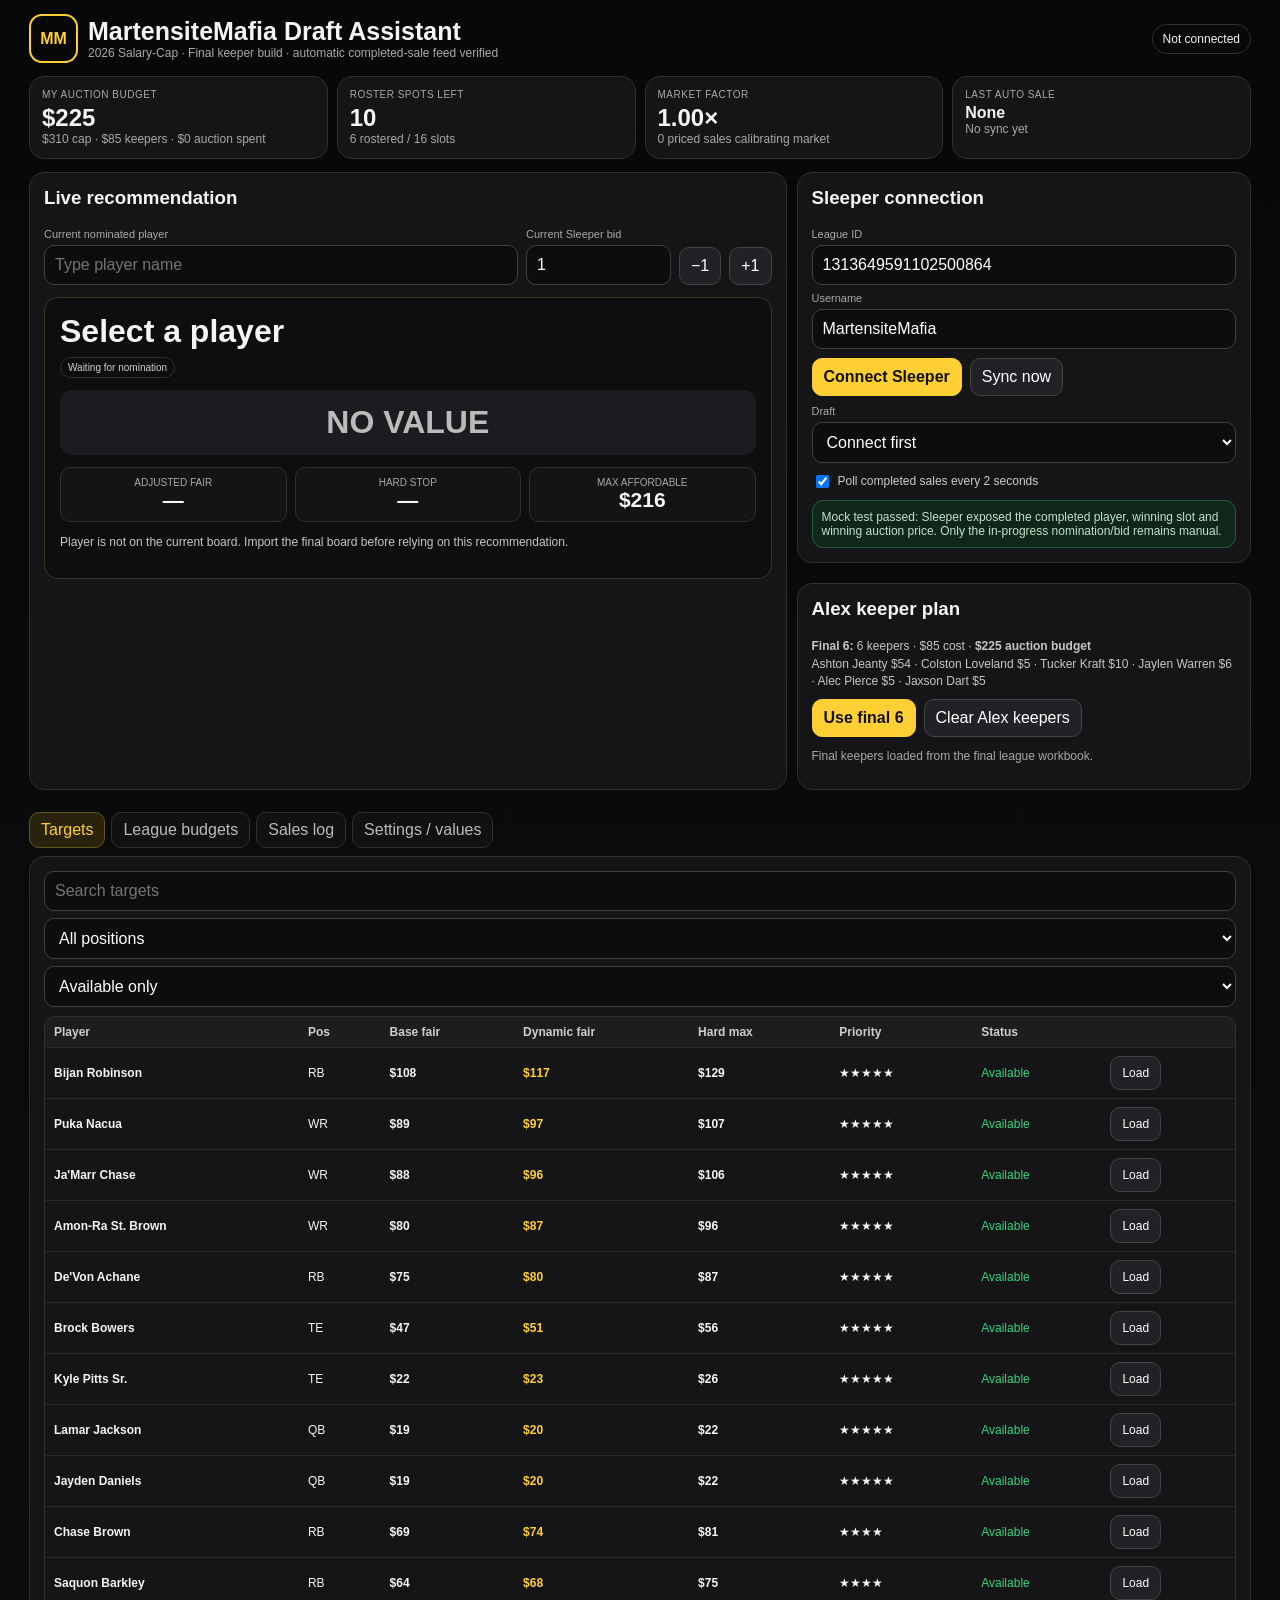
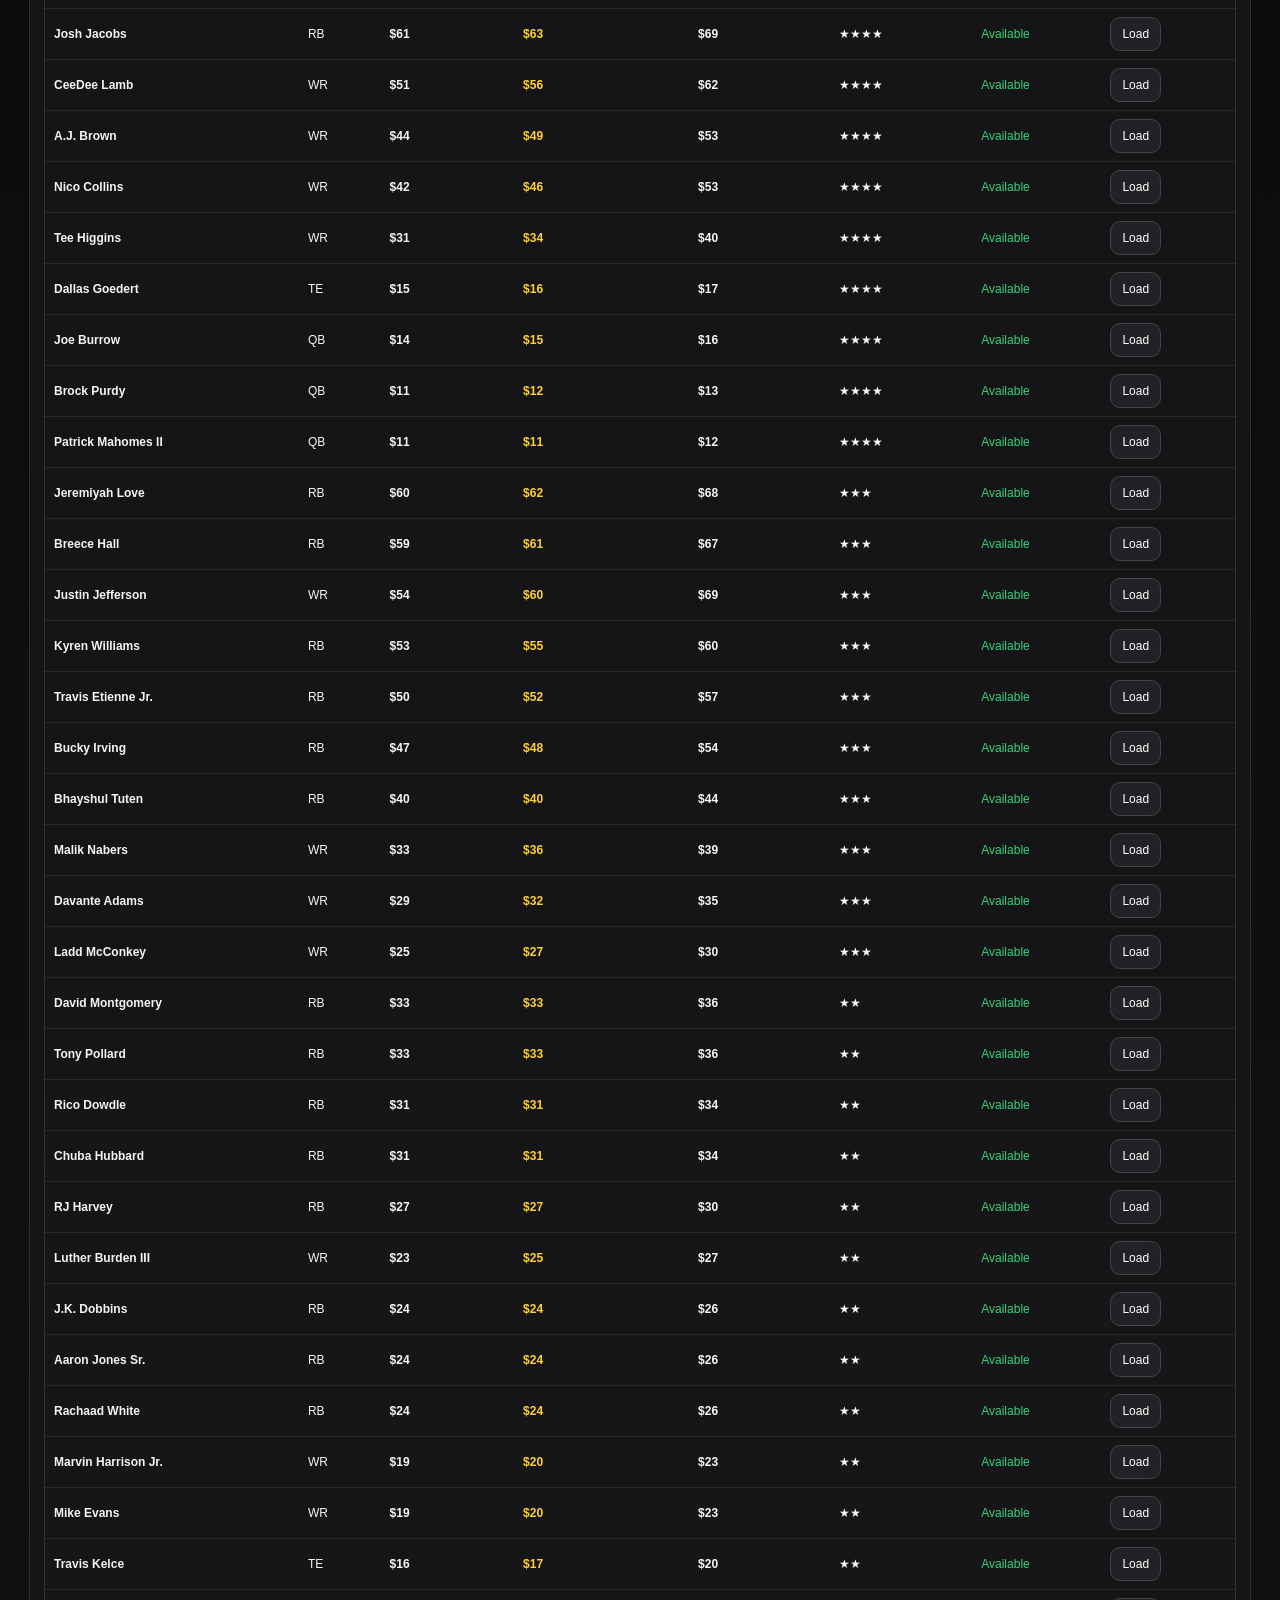
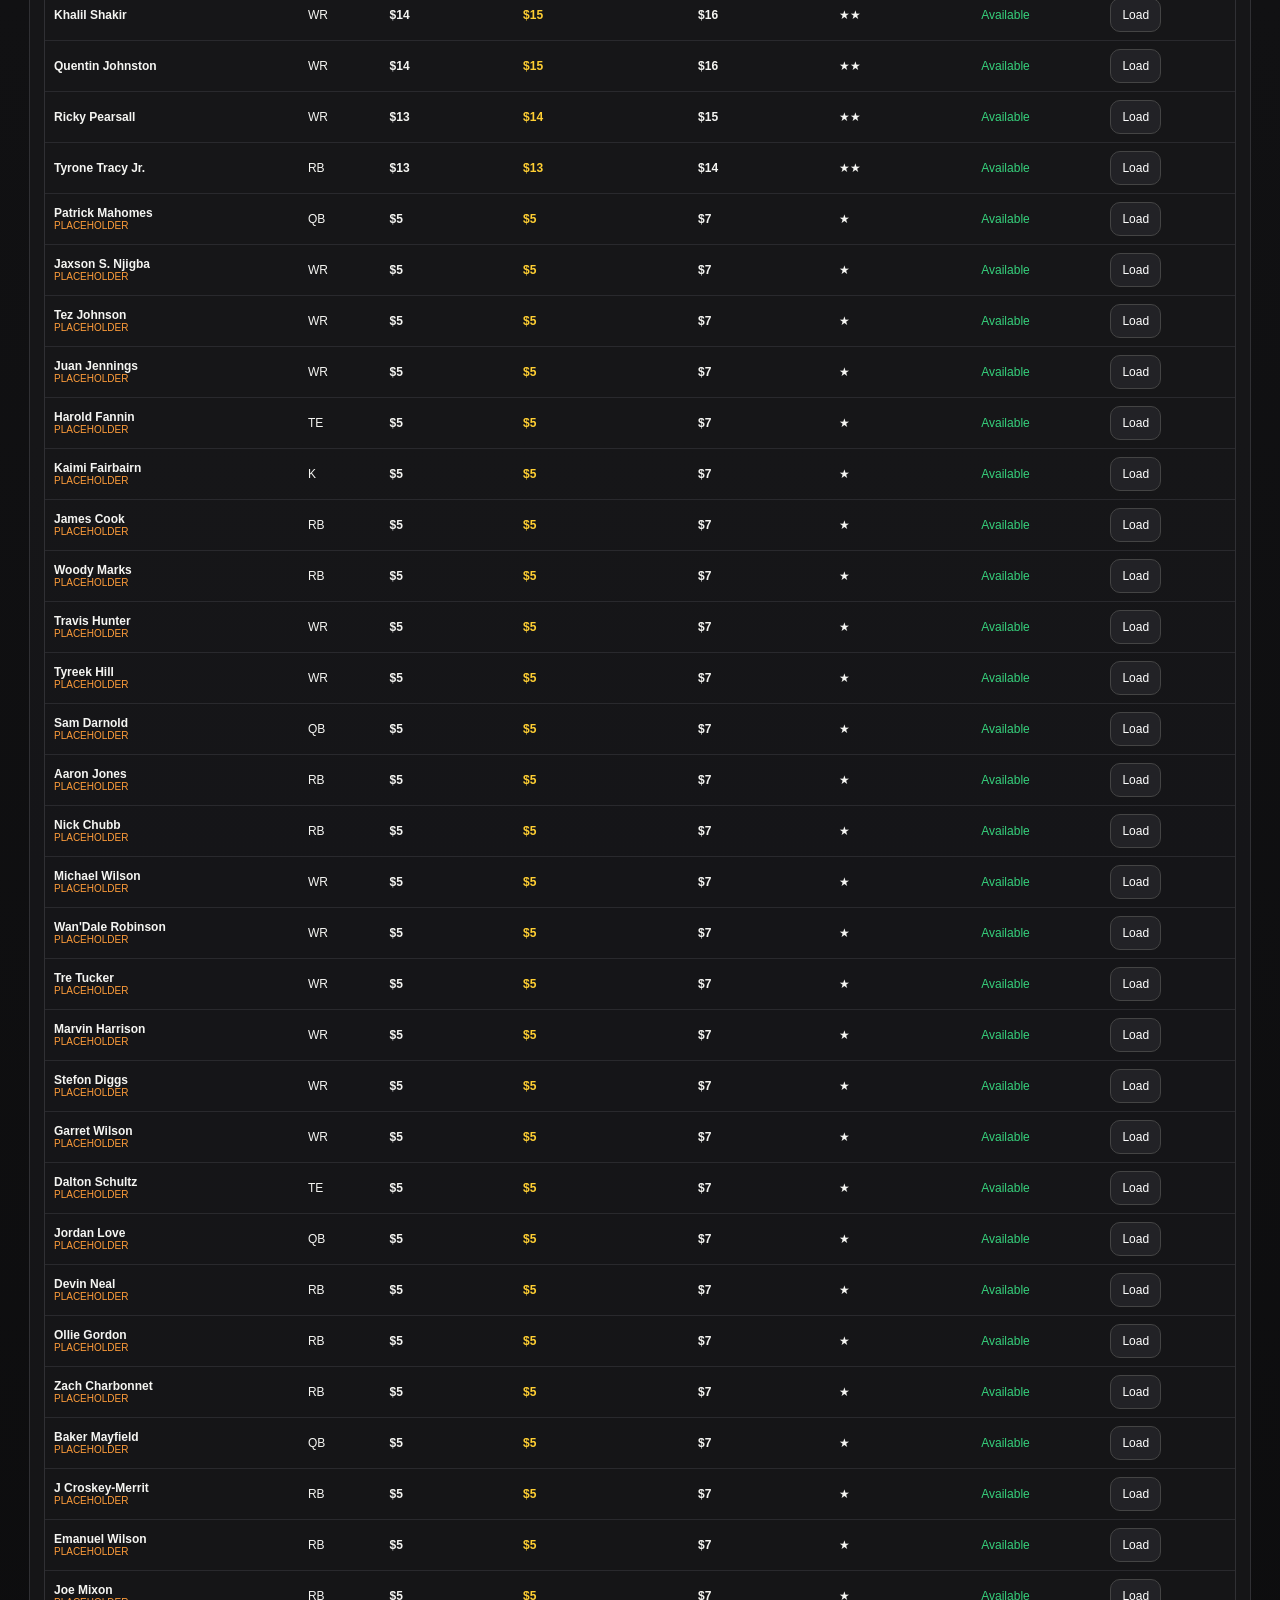
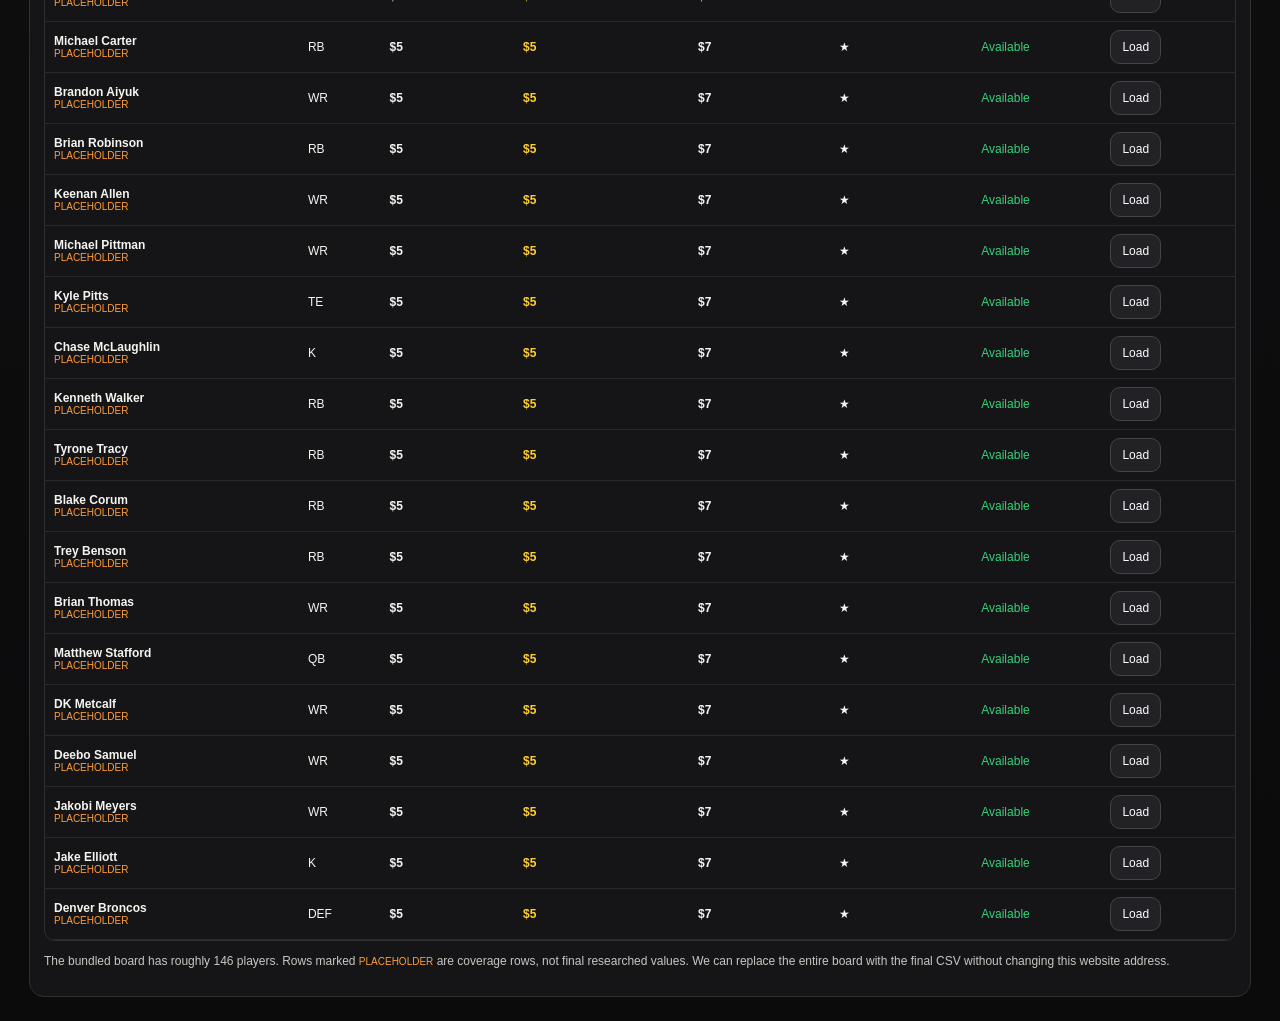
==== commit 33e6c7d7: "Update final 2026 keeper data and budgets" ====
--- a/index.html
+++ b/index.html
@@ -12,10 +12,10 @@
 </style>
 </head>
 <body><div class="wrap">
-<div class="head"><div class="brand"><div class="logo">MM</div><div><h1>MartensiteMafia Draft Assistant</h1><div class="small">2026 Salary-Cap · London Build v2 · automatic completed-sale feed verified</div></div></div><div id="status" class="status">Not connected</div></div>
+<div class="head"><div class="brand"><div class="logo">MM</div><div><h1>MartensiteMafia Draft Assistant</h1><div class="small">2026 Salary-Cap · Final keeper build · automatic completed-sale feed verified</div></div></div><div id="status" class="status">Not connected</div></div>
 
 <div class="grid4">
- <div class="kpi"><span>My auction budget</span><b id="myBudget">$225</b><div id="budgetSmall" class="small">$310 cap · $85 proposed keepers</div></div>
+ <div class="kpi"><span>My auction budget</span><b id="myBudget">$225</b><div id="budgetSmall" class="small">$310 cap · $85 final keepers</div></div>
  <div class="kpi"><span>Roster spots left</span><b id="spotsLeft">10</b><div id="spotsSmall" class="small">6 keepers loaded</div></div>
  <div class="kpi"><span>Market factor</span><b id="marketFactor">1.00×</b><div id="marketSmall" class="small">Updates from priced sales</div></div>
  <div class="kpi"><span>Last auto sale</span><b id="lastSale" style="font-size:16px">None</b><div id="lastSync" class="small">No sync yet</div></div>
@@ -29,7 +29,7 @@
 
 <div class="right">
 <section class="card"><h3 style="margin-top:0">Sleeper connection</h3><div class="field"><label>League ID</label><input id="league" value="1313649591102500864"></div><div class="field" style="margin-top:7px"><label>Username</label><input id="username" value="MartensiteMafia"></div><div class="row" style="margin-top:9px"><button class="btn gold" id="connect">Connect Sleeper</button><button class="btn" id="sync">Sync now</button></div><div class="field" style="margin-top:9px"><label>Draft</label><select id="draft"><option value="">Connect first</option></select></div><label class="toggle" style="margin-top:9px"><input id="auto" type="checkbox" checked>Poll completed sales every 2 seconds</label><div id="connNote" class="okbox" style="margin-top:9px">Mock test passed: Sleeper exposed the completed player, winning slot and winning auction price. Only the in-progress nomination/bid remains manual.</div></section>
-<section class="card"><h3 style="margin-top:0">Alex keeper plan</h3><div id="keeperSummary" class="note"></div><div class="row" style="margin-top:8px"><button id="proposed" class="btn gold">Use proposed 6</button><button id="clearAlex" class="btn">Clear Alex keepers</button></div><p class="small">Provisional until your final night-before workbook update.</p></section>
+<section class="card"><h3 style="margin-top:0">Alex keeper plan</h3><div id="keeperSummary" class="note"></div><div class="row" style="margin-top:8px"><button id="proposed" class="btn gold">Use final 6</button><button id="clearAlex" class="btn">Clear Alex keepers</button></div><p class="small">Final keepers loaded from the final league workbook.</p></section>
 </div></div>
 
 <div class="tabs"><button class="tab active" data-tab="targets">Targets</button><button class="tab" data-tab="leaguePane">League budgets</button><button class="tab" data-tab="salesPane">Sales log</button><button class="tab" data-tab="settings">Settings / values</button></div>
@@ -45,7 +45,7 @@
 <script>
 const API='https://api.sleeper.app/v1';
 const LS='mmDraftAssistant_london_v2';
-const TEAM_SEED={"Allen":{"totalBudget":300,"keepers":[{"name":"Trevor Lawrence","pos":"QB","contract":5},{"name":"Justin Herbert","pos":"QB","contract":5},{"name":"D'Andre Swift","pos":"RB","contract":26},{"name":"Quinshon Judkins","pos":"RB","contract":15},{"name":"Kenneth Gainwell","pos":"RB","contract":5},{"name":"Jaxson S. Njigba","pos":"WR","contract":20},{"name":"Jalen Coker","pos":"WR","contract":5},{"name":"DJ Moore","pos":"WR","contract":5},{"name":"Harold Fannin","pos":"TE","contract":5}]},"Chris":{"totalBudget":300,"keepers":[{"name":"Dak Prescott","pos":"QB","contract":5},{"name":"James Cook","pos":"RB","contract":34},{"name":"Devonta Smith","pos":"WR","contract":20}]},"Lukas":{"totalBudget":300,"keepers":[]},"Trey":{"totalBudget":300,"keepers":[{"name":"Drake Maye","pos":"QB","contract":5},{"name":"Javonte Williams","pos":"RB","contract":15},{"name":"James Conner","pos":"RB","contract":17},{"name":"Chris Olave","pos":"WR","contract":15},{"name":"George Pickens","pos":"WR","contract":9},{"name":"Rome Odunze","pos":"WR","contract":15},{"name":"Juwaan Johnson","pos":"TE","contract":5},{"name":"Jake Ferguson","pos":"TE","contract":23}]},"Alex":{"totalBudget":310,"keepers":[]},"Danny":{"totalBudget":300,"keepers":[{"name":"Jalen Hurts","pos":"QB","contract":15},{"name":"Jahmyr Gibbs","pos":"RB","contract":115},{"name":"Christian McCaffrey","pos":"RB","contract":69},{"name":"Treveyon Henderson","pos":"RB","contract":15},{"name":"Kyle Monangai","pos":"RB","contract":7},{"name":"Zay Flowers","pos":"WR","contract":5},{"name":"Jaylen Waddle","pos":"WR","contract":15},{"name":"Jordan Addison","pos":"WR","contract":8},{"name":"Tyler Warren","pos":"TE","contract":15}]},"Nick":{"totalBudget":305,"keepers":[]},"Cade":{"totalBudget":300,"keepers":[{"name":"Jonathan Taylor","pos":"RB","contract":54},{"name":"Derrick Henry","pos":"RB","contract":104},{"name":"Drake London","pos":"WR","contract":37},{"name":"Courtland Sutton","pos":"WR","contract":17},{"name":"George Kittle","pos":"TE","contract":55}]}};
+const TEAM_SEED={"Allen":{"totalBudget":300,"keepers":[{"name":"Trevor Lawrence","pos":"QB","contract":5},{"name":"Justin Herbert","pos":"QB","contract":5},{"name":"D'Andre Swift","pos":"RB","contract":26},{"name":"Quinshon Judkins","pos":"RB","contract":15},{"name":"Kenneth Gainwell","pos":"RB","contract":5},{"name":"Jaxson S. Njigba","pos":"WR","contract":20},{"name":"Jalen Coker","pos":"WR","contract":5},{"name":"DJ Moore","pos":"WR","contract":5},{"name":"Harold Fannin","pos":"TE","contract":5}]},"Chris":{"totalBudget":300,"keepers":[{"name":"Dak Prescott","pos":"QB","contract":5},{"name":"James Cook","pos":"RB","contract":34},{"name":"Devonta Smith","pos":"WR","contract":20},{"name":"Jameson Williams","pos":"WR","contract":5},{"name":"Terry McLaurin","pos":"WR","contract":11}]},"Lukas":{"totalBudget":300,"keepers":[{"name":"Travis Etienne","pos":"RB","contract":15},{"name":"Garret Wilson","pos":"WR","contract":19},{"name":"Sam Laporta","pos":"TE","contract":17}]},"Trey":{"totalBudget":300,"keepers":[{"name":"Drake Maye","pos":"QB","contract":5},{"name":"Javonte Williams","pos":"RB","contract":15},{"name":"James Conner","pos":"RB","contract":17},{"name":"Chris Olave","pos":"WR","contract":15},{"name":"George Pickens","pos":"WR","contract":9},{"name":"Rome Odunze","pos":"WR","contract":15},{"name":"Juwaan Johnson","pos":"TE","contract":5},{"name":"Jake Ferguson","pos":"TE","contract":23}]},"Alex":{"totalBudget":310,"keepers":[]},"Danny":{"totalBudget":300,"keepers":[{"name":"Jalen Hurts","pos":"QB","contract":15},{"name":"Jahmyr Gibbs","pos":"RB","contract":115},{"name":"Christian McCaffrey","pos":"RB","contract":69},{"name":"Treveyon Henderson","pos":"RB","contract":15},{"name":"Kyle Monangai","pos":"RB","contract":7},{"name":"Zay Flowers","pos":"WR","contract":5},{"name":"Jaylen Waddle","pos":"WR","contract":15},{"name":"Jordan Addison","pos":"WR","contract":8},{"name":"Tyler Warren","pos":"TE","contract":15}]},"Nick":{"totalBudget":305,"keepers":[{"name":"Josh Allen","pos":"QB","contract":37},{"name":"Kenneth Walker","pos":"RB","contract":29},{"name":"Omarion Hampton","pos":"RB","contract":23},{"name":"Cam Skattebo","pos":"RB","contract":15},{"name":"Tetairoa McMillan","pos":"WR","contract":22},{"name":"Rashee Rice","pos":"WR","contract":20},{"name":"Emeka Egbuka","pos":"WR","contract":19},{"name":"Christian Watson","pos":"WR","contract":5},{"name":"Trey McBride","pos":"TE","contract":42}]},"Cade":{"totalBudget":300,"keepers":[{"name":"Jonathan Taylor","pos":"RB","contract":54},{"name":"Derrick Henry","pos":"RB","contract":104},{"name":"Drake London","pos":"WR","contract":37},{"name":"Courtland Sutton","pos":"WR","contract":17},{"name":"George Kittle","pos":"TE","contract":55}]}};
 const ALEX_PROPOSED=[{name:'Ashton Jeanty',pos:'RB',contract:54},{name:'Colston Loveland',pos:'TE',contract:5},{name:'Tucker Kraft',pos:'TE',contract:10},{name:'Jaylen Warren',pos:'RB',contract:6},{name:'Alec Pierce',pos:'WR',contract:5},{name:'Jaxson Dart',pos:'QB',contract:5}];
 const ALIAS={"Jaxson S. Njigba":"Jaxon Smith-Njigba","Jamarr Chase":"Ja'Marr Chase","James Cook":"James Cook III","Kenneth Walker":"Kenneth Walker III","Garret Wilson":"Garrett Wilson","Devonta Smith":"DeVonta Smith","J Croskey-Merrit":"Jacory Croskey-Merritt","Treveyon Henderson":"TreVeyon Henderson","Sam Laporta":"Sam LaPorta","Juan Jennings":"Jauan Jennings","Kyle Pitts":"Kyle Pitts Sr.","Harold Fannin":"Harold Fannin Jr."};
 let S={board:[],baseBoard:[],teams:{},sales:[],drafted:{},processed:{},mappings:{},league:null,users:[],rosters:[],drafts:[],draft:null,user:null,sleeperTeams:[],timer:null,alexMode:'proposed',settings:{aggression:8,minBid:1,fallback:16,dynMarket:true,dynScarcity:true,dynNeed:true}};
@@ -74,7 +74,7 @@
 function dyn(r){if(!r)return null;let m=market(r.pos),s=scarcity(r),n=need(r),f=Math.max(+S.settings.minBid||1,Math.round((+r.fair||0)*m*s*n)),base=+r.hardMax||(+r.fair||0)*(1+(+S.settings.aggression||0)/100),h=Math.min(maxAffordable(),Math.max(f,Math.round(base*m*s*n)));return{fair:f,hard:h,m,s,n}}
 function renderLive(){let name=$('player').value.trim(),r=findBoard(name),b=+$('bid').value||0;$('pname').textContent=r?.name||name||'Select a player';let badges=[];if(r){badges.push(r.pos+(r.posRank||''));badges.push('Tier '+(r.tier||'—'));badges.push('Priority '+(r.priority||0)+'/5');if(String(r.source).startsWith('Placeholder'))badges.push('⚠ PLACEHOLDER')}$('badges').innerHTML=badges.length?badges.map(x=>'<span class="pill">'+x+'</span>').join(''):'<span class="pill">Waiting for nomination</span>';let rec=$('rec'),d=dyn(r);if(!r){rec.className='rec unknown';rec.textContent='NO VALUE';$('fair').textContent=$('hard').textContent='—';$('afford').textContent=money(maxAffordable());$('reason').textContent='Player is not on the current board. Import the final board before relying on this recommendation.';return}if(S.drafted[norm(r.name)]){rec.className='rec pass';rec.textContent='UNAVAILABLE';$('reason').textContent='This player is already marked kept or sold.'}else if(b<=d.fair){rec.className='rec bid';rec.textContent='BID';$('reason').textContent=`At $${b}, stay in. Market ${d.m.toFixed(2)}× · scarcity ${d.s.toFixed(2)}× · need ${d.n.toFixed(2)}×.`}else if(b<=d.hard){rec.className='rec caution';rec.textContent='BID — CAUTION';$('reason').textContent=`Above adjusted fair value. Stop at ${money(d.hard)}.`}else{rec.className='rec pass';rec.textContent='PASS';$('reason').textContent=`Current price exceeds the ${money(d.hard)} model hard stop.`}$('fair').textContent=money(d.fair);$('hard').textContent=money(d.hard);$('afford').textContent=money(maxAffordable())}
 function renderKPIs(){$('myBudget').textContent=money(remaining());$('budgetSmall').textContent=`${money(S.teams.Alex.totalBudget)} cap · ${money(S.teams.Alex.keeperCost)} keepers · ${money(S.teams.Alex.spent)} auction spent`;$('spotsLeft').textContent=spots();$('spotsSmall').textContent=`${myCount()} rostered / ${rosterSize()} slots`;$('marketFactor').textContent=market(null).toFixed(2)+'×';$('marketSmall').textContent=`${ratios().length} priced sale${ratios().length===1?'':'s'} calibrating market`;let s=S.sales[S.sales.length-1];$('lastSale').textContent=s?(s.player+' '+(s.price==null?'?':money(s.price))):'None'}
-function keeperSummary(){let t=S.teams.Alex,n=t.keepers.map(p=>p.name+' '+money(p.contract));$('keeperSummary').innerHTML=`<b>${S.alexMode==='proposed'?'Proposed 6':'No Alex keepers'}:</b> ${t.keepers.length} keepers · ${money(t.keeperCost)} cost · <b>${money(remaining())} auction budget</b>${n.length?'<br>'+n.join(' · '):''}`}
+function keeperSummary(){let t=S.teams.Alex,n=t.keepers.map(p=>p.name+' '+money(p.contract));$('keeperSummary').innerHTML=`<b>${S.alexMode==='proposed'?'Final 6':'No Alex keepers'}:</b> ${t.keepers.length} keepers · ${money(t.keeperCost)} cost · <b>${money(remaining())} auction budget</b>${n.length?'<br>'+n.join(' · '):''}`}
 function statusText(r){let s=S.drafted[norm(r.name)];return s?(s.type==='keeper'?'Kept · '+s.team:'Sold · '+s.team):'Available'}
 function renderTargets(){let q=norm($('search').value),p=$('pos').value,a=$('availability').value,arr=S.board.filter(r=>(!q||norm(r.name).includes(q))&&(!p||r.pos===p));arr=arr.filter(r=>a==='all'||a==='available'?!S.drafted[norm(r.name)]:!!S.drafted[norm(r.name)]);arr.sort((x,y)=>(+y.priority-+x.priority)||((dyn(y)?.fair||0)-(dyn(x)?.fair||0)));$('targetRows').innerHTML=arr.map(r=>{let d=dyn(r),st=statusText(r),ph=String(r.source).startsWith('Placeholder')?'<div class="placeholder">PLACEHOLDER</div>':'';return`<tr><td><b>${r.name}</b>${ph}</td><td>${r.pos}</td><td class="money">${money(r.fair)}</td><td class="money goldtxt">${money(d?.fair)}</td><td class="money">${money(d?.hard)}</td><td>${'★'.repeat(Math.max(0,Math.min(5,+r.priority||0)))}</td><td class="${st==='Available'?'ok':'bad'}">${st}</td><td><button class="btn load" data-name="${r.name.replaceAll('"','&quot;')}">Load</button></td></tr>`}).join('');document.querySelectorAll('.load').forEach(b=>b.onclick=()=>{$('player').value=b.dataset.name;window.scrollTo({top:0,behavior:'smooth'});renderLive()});$('players').innerHTML=S.board.filter(r=>!S.drafted[norm(r.name)]).sort((a,b)=>(+b.priority-+a.priority)||(+b.fair-+a.fair)).map(r=>`<option value="${r.name.replaceAll('"','&quot;')}"></option>`).join('')}
 function teamForRoster(id){let e=Object.entries(S.mappings).find(([t,r])=>String(r)===String(id));return e?.[0]||null}
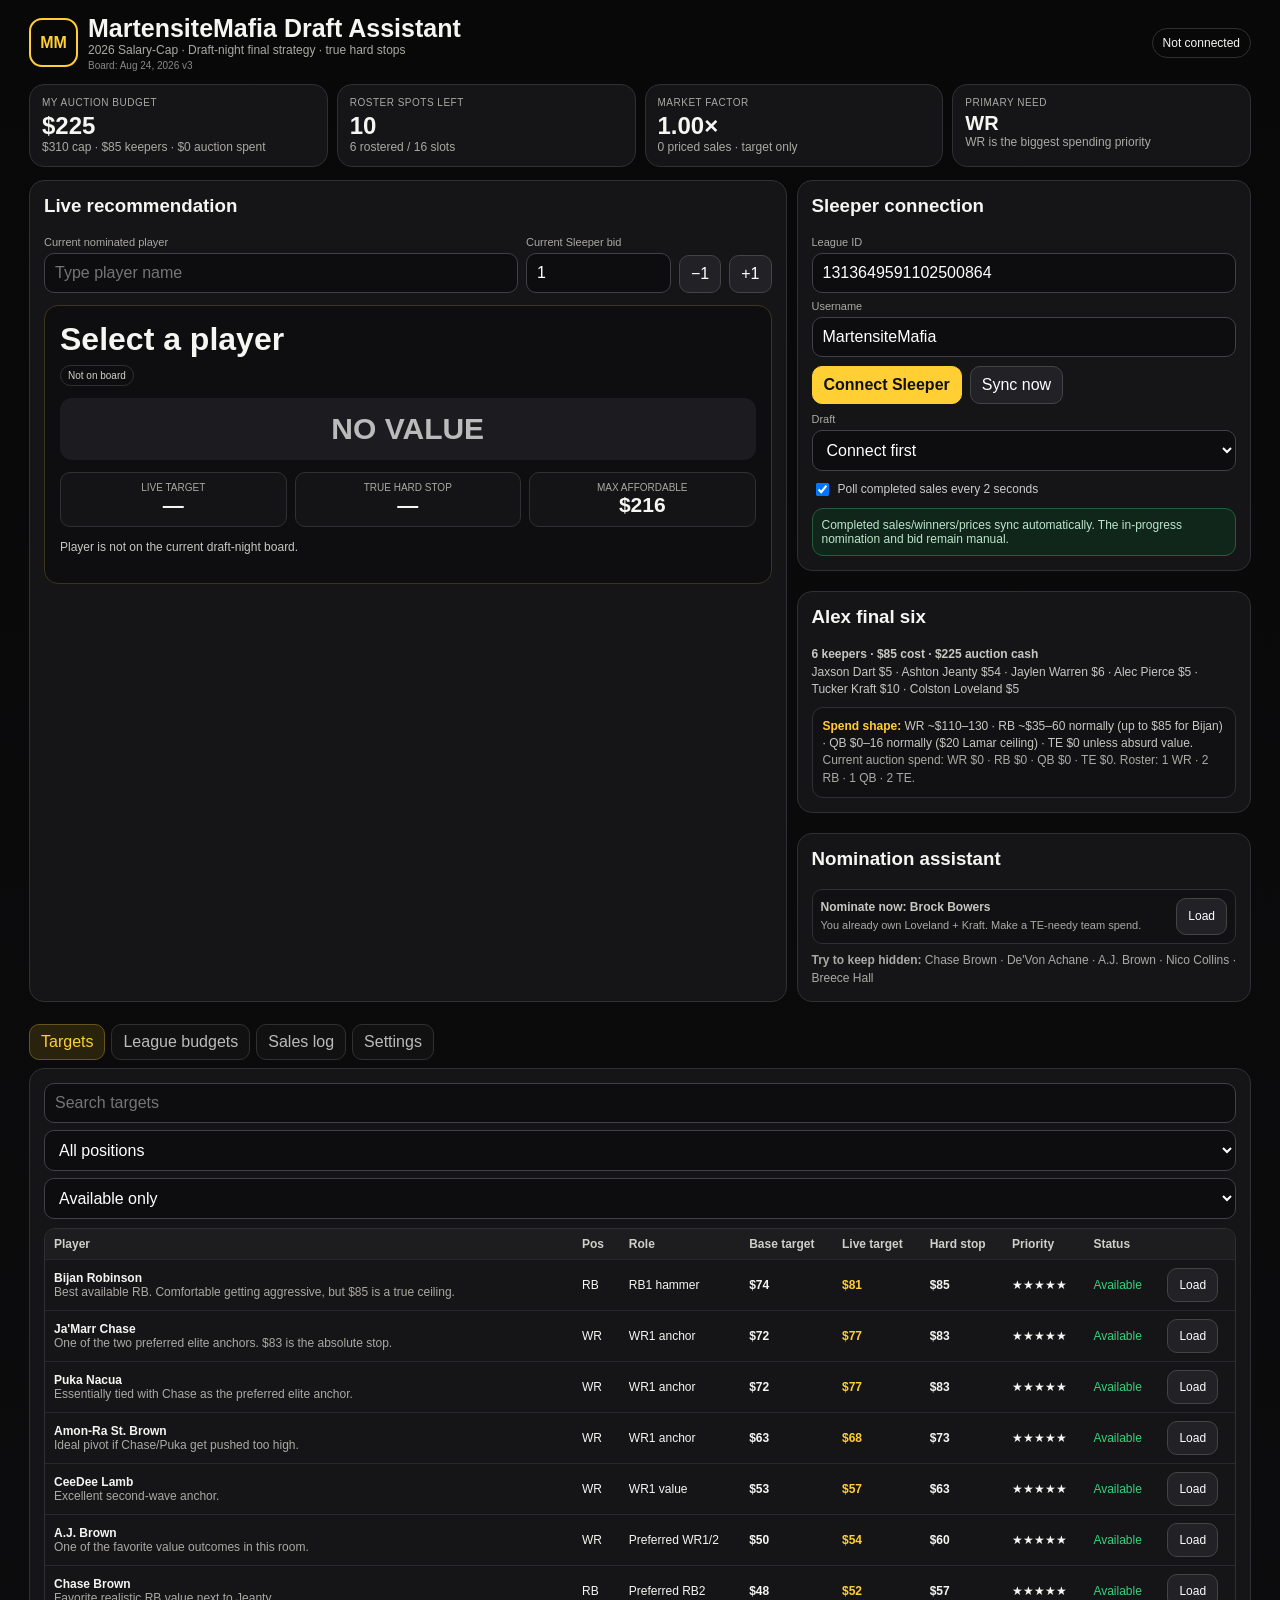
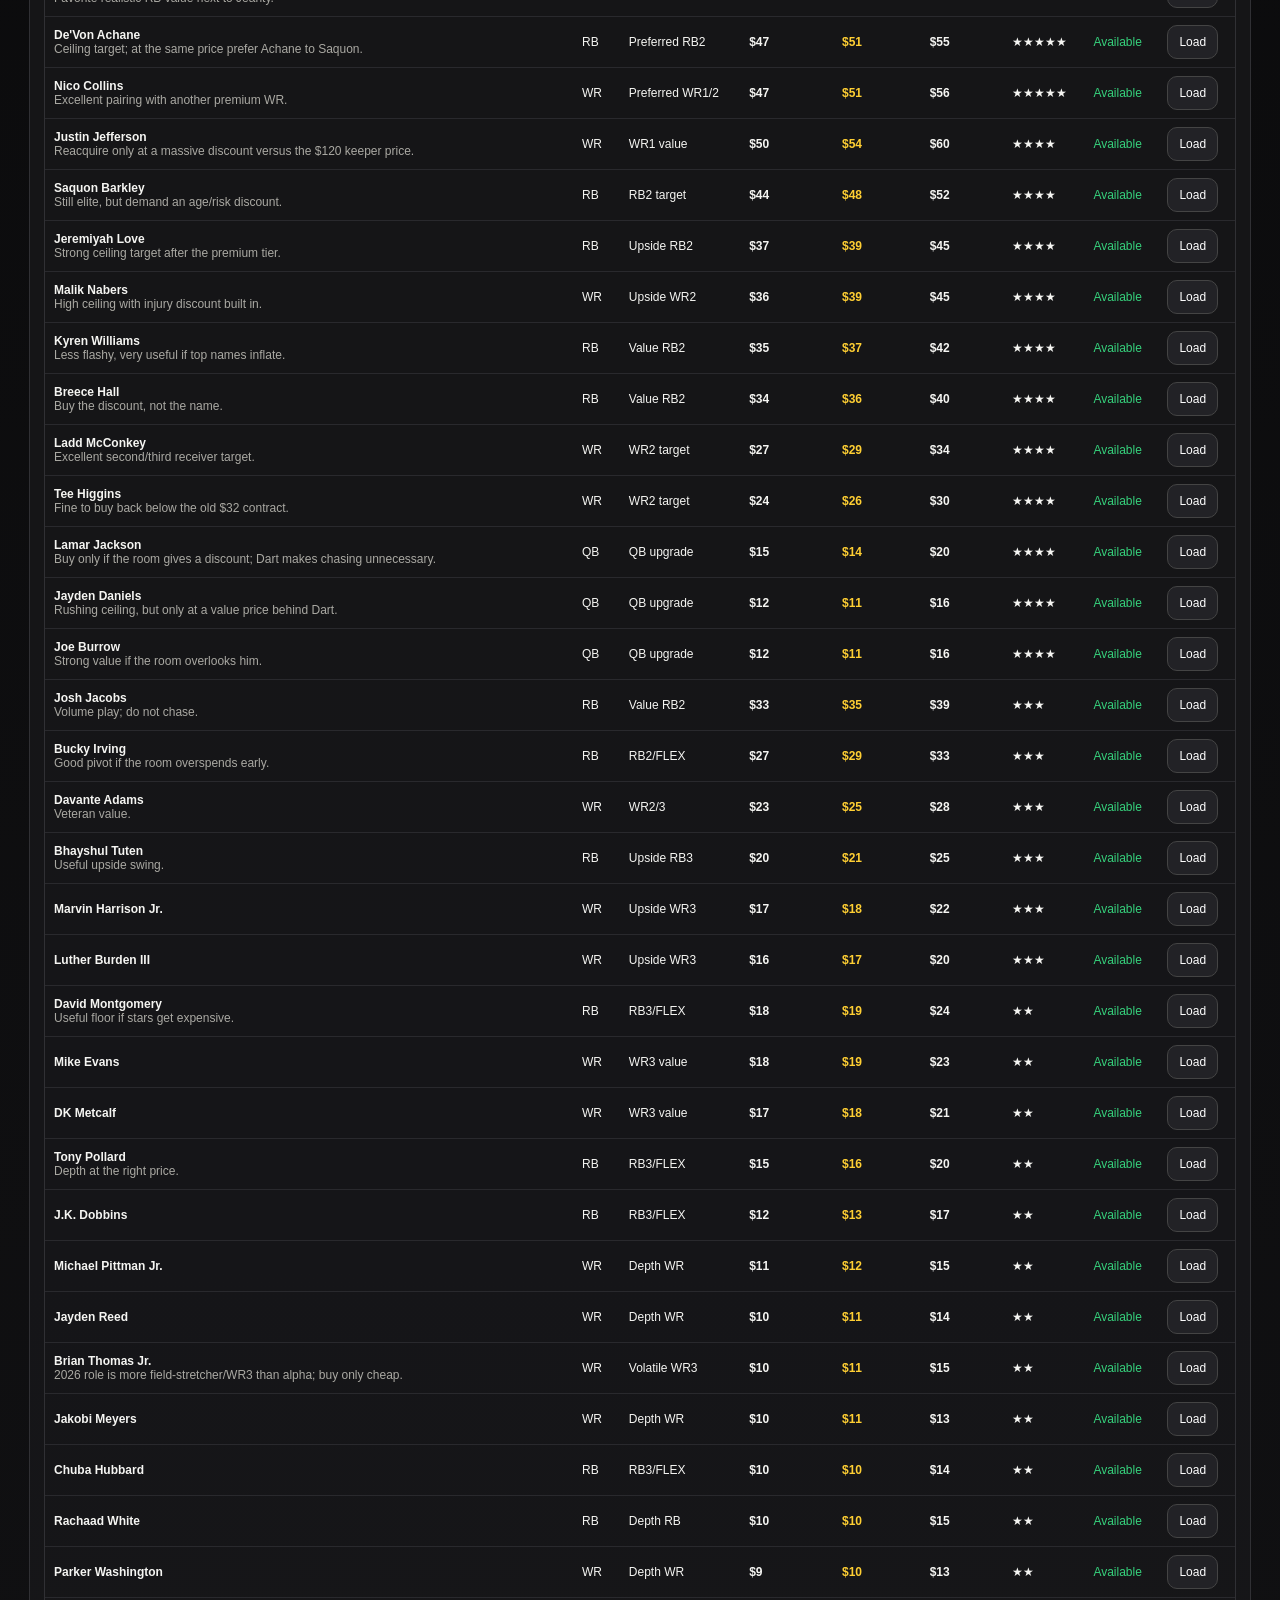
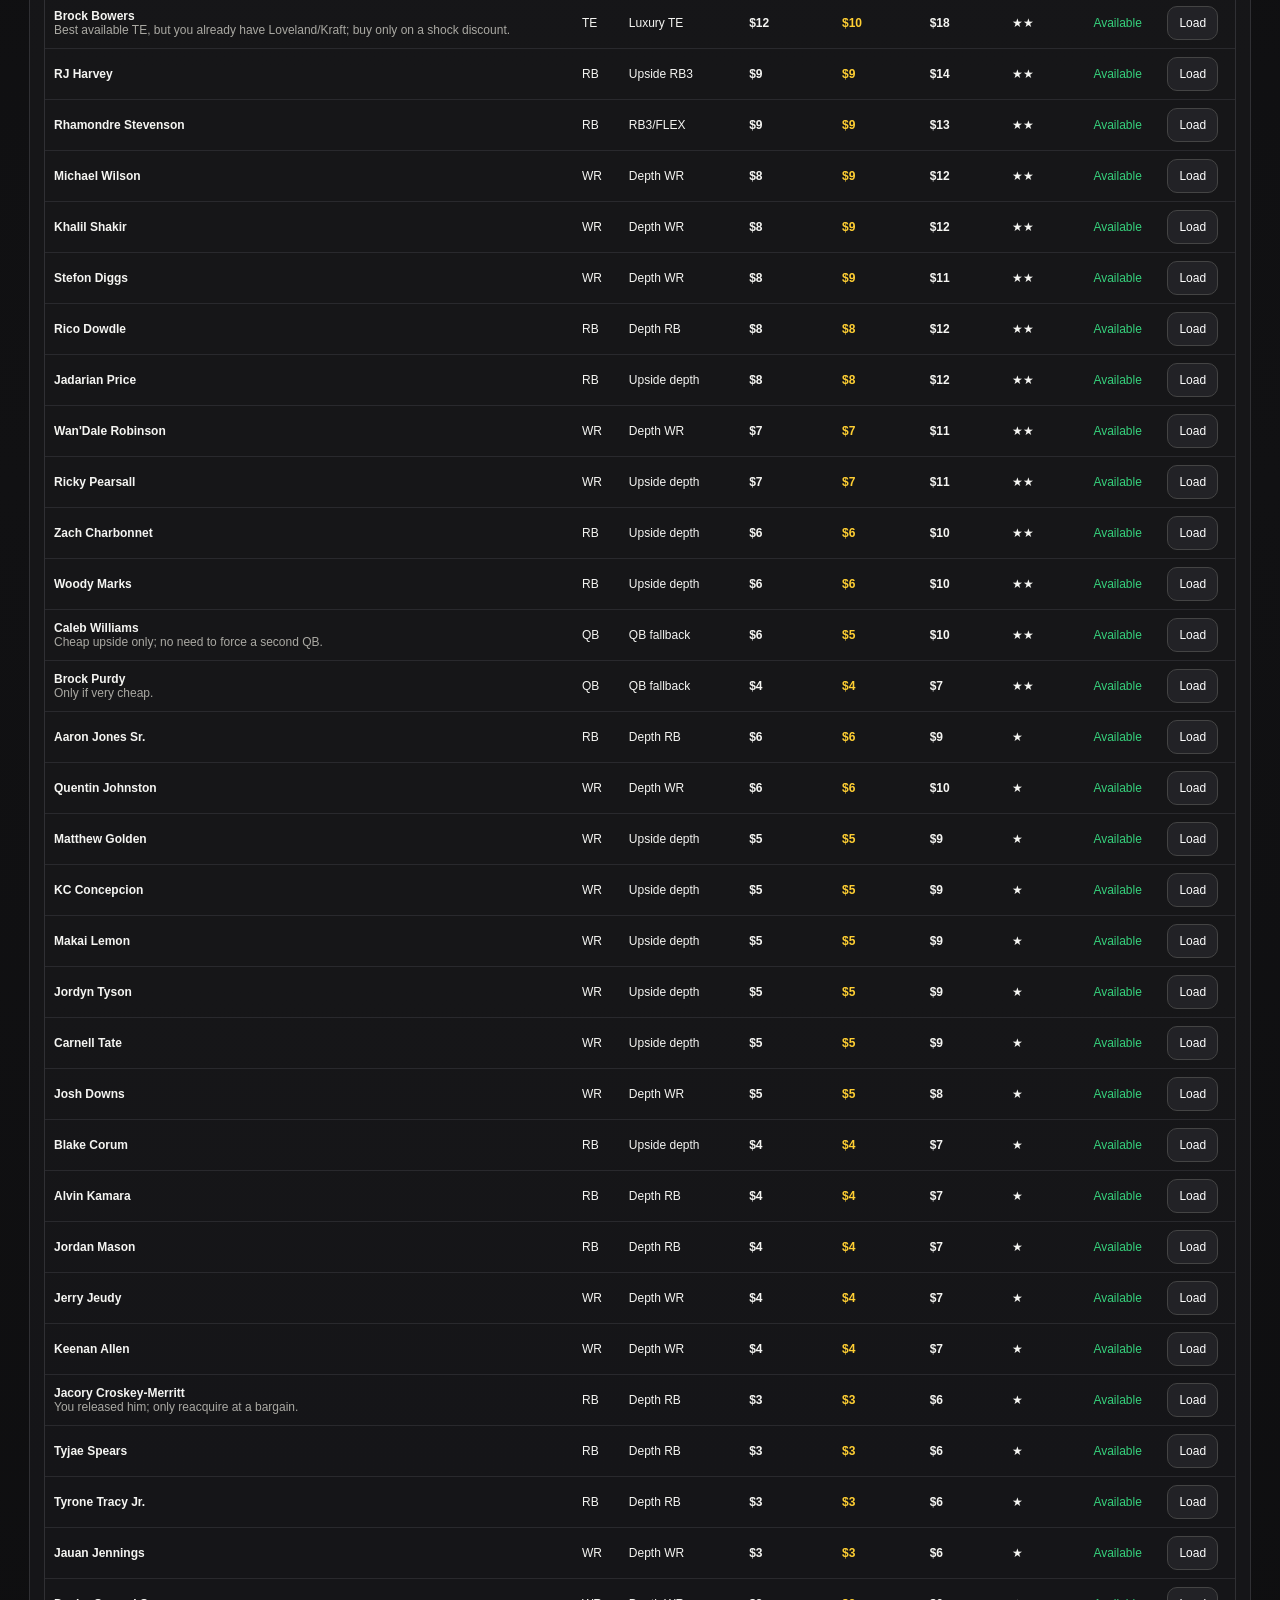
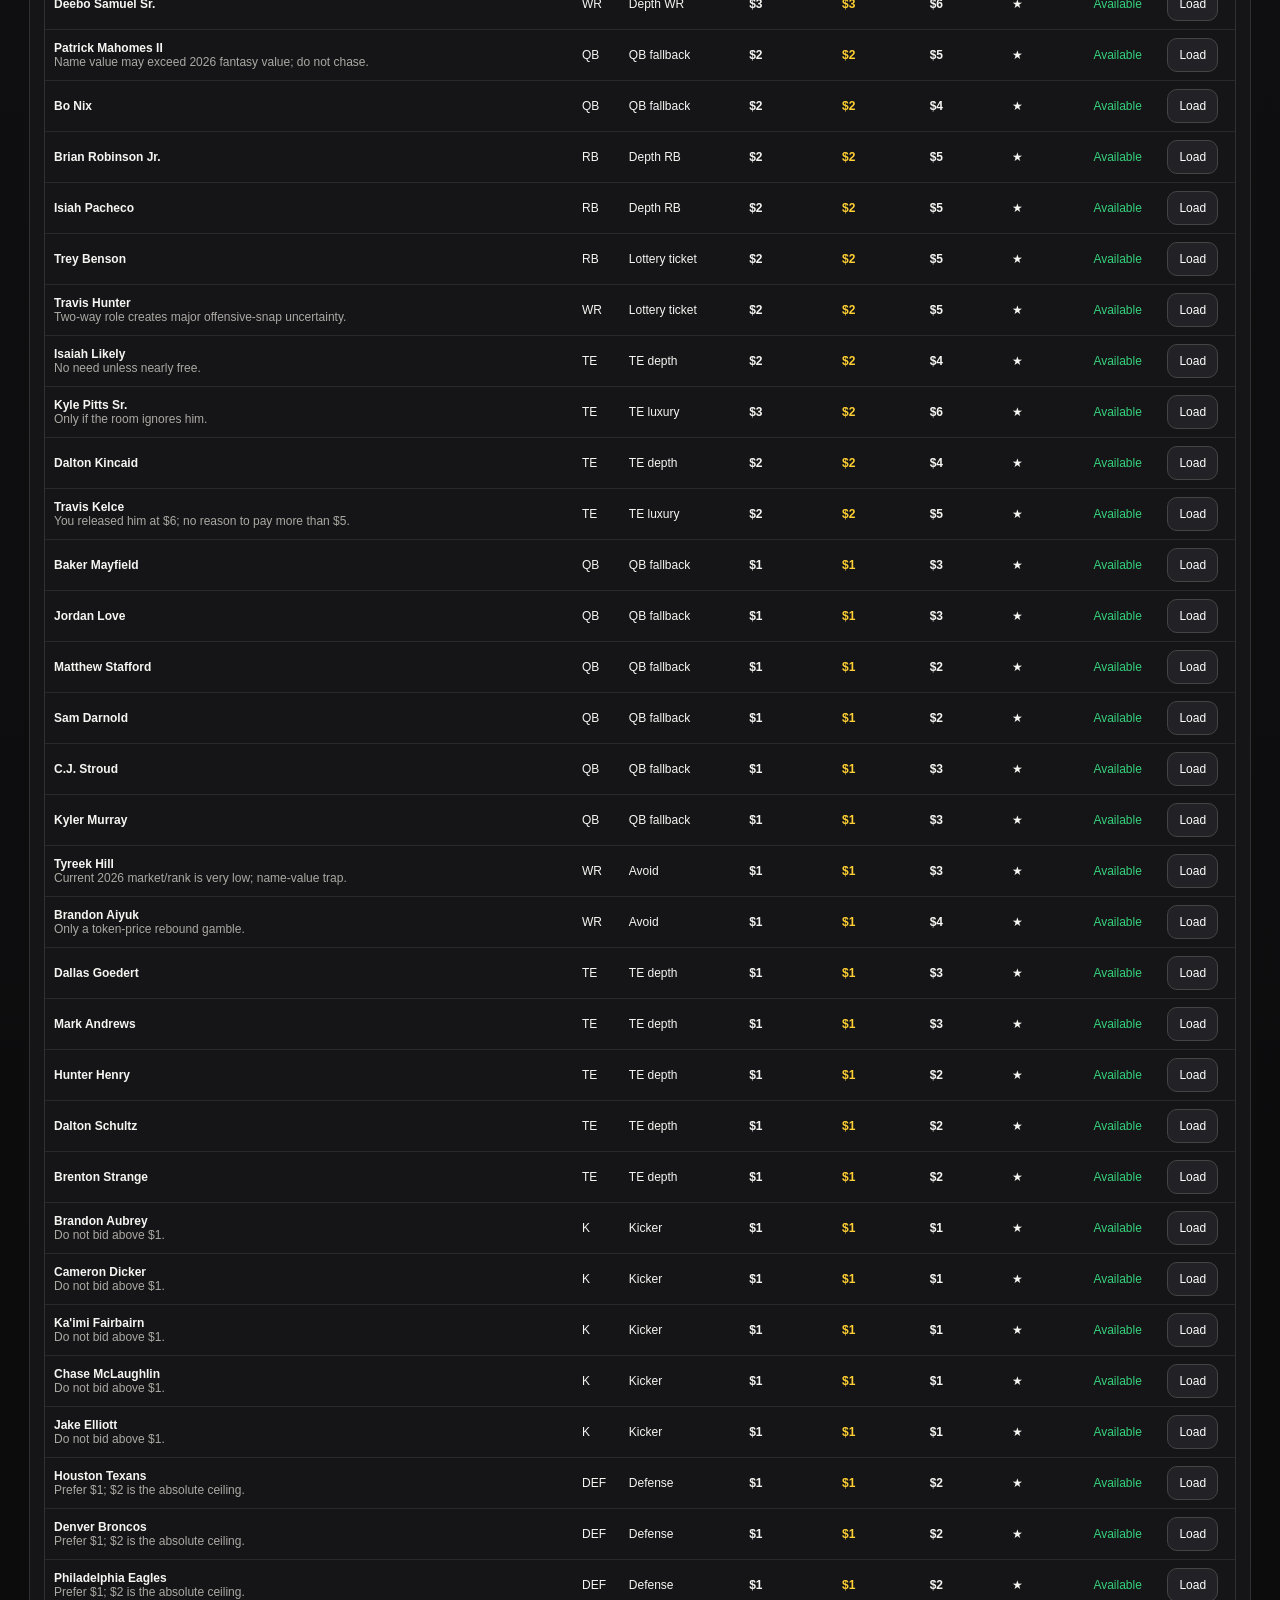
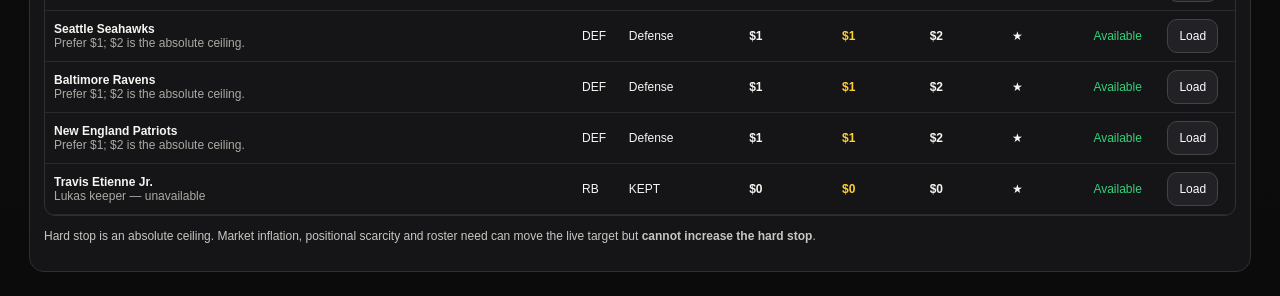
==== commit 0f598e98: "Deploy draft-night v3 assistant" ====
--- a/index.html
+++ b/index.html
@@ -6,91 +6,41 @@
 <meta name="apple-mobile-web-app-capable" content="yes">
 <meta name="theme-color" content="#0b0b0c">
 <title>MartensiteMafia Draft Assistant</title>
-<style>
-:root{--bg:#0b0b0c;--panel:#161618;--panel2:#1d1d20;--line:#303034;--text:#f5f5f2;--muted:#aaa9a3;--gold:#ffcf33;--green:#36d17c;--red:#ff6262;--orange:#ff9d3b}
-*{box-sizing:border-box}body{margin:0;background:linear-gradient(#080809,#111113 55%,#0b0b0c);color:var(--text);font-family:-apple-system,BlinkMacSystemFont,"Segoe UI",Roboto,Arial,sans-serif;min-height:100vh}button,input,select{font:inherit}button{cursor:pointer}.wrap{max-width:1250px;margin:auto;padding:14px}.head{display:flex;align-items:center;justify-content:space-between;gap:12px}.brand{display:flex;gap:10px;align-items:center}.logo{width:49px;height:49px;border:2px solid var(--gold);border-radius:13px;display:grid;place-items:center;color:var(--gold);font-weight:900}h1{font-size:25px;margin:0}.small,.muted{color:var(--muted);font-size:12px}.status{padding:7px 10px;border:1px solid var(--line);border-radius:999px;font-size:12px}.grid4{display:grid;grid-template-columns:repeat(4,1fr);gap:9px;margin:13px 0}.kpi,.card{background:rgba(22,22,24,.97);border:1px solid var(--line);border-radius:15px}.kpi{padding:12px}.kpi span{display:block;color:var(--muted);font-size:10px;text-transform:uppercase;letter-spacing:.05em}.kpi b{display:block;font-size:24px;margin-top:4px}.card{padding:14px;margin-bottom:10px}.main{display:grid;grid-template-columns:1.25fr .75fr;gap:10px}.right{display:flex;flex-direction:column;gap:10px}.row{display:flex;gap:8px;align-items:end;flex-wrap:wrap}.field{flex:1;min-width:135px}.field label{display:block;color:var(--muted);font-size:11px;margin-bottom:5px}input,select{width:100%;background:#0d0d0f;color:#fff;border:1px solid #404047;border-radius:10px;padding:10px;outline:none}input:focus,select:focus{border-color:#b99918}.btn{border:1px solid #444;background:#222226;color:#fff;border-radius:10px;padding:9px 11px}.gold{background:var(--gold);color:#111;border-color:var(--gold);font-weight:800}.danger{background:#391818;border-color:#713030}.recbox{margin-top:12px;background:#0e0e10;border:1px solid #3b351f;border-radius:14px;padding:15px}.pname{font-size:32px;font-weight:900}.badges{display:flex;gap:5px;flex-wrap:wrap;margin:7px 0}.pill{display:inline-block;padding:4px 7px;border:1px solid var(--line);border-radius:999px;font-size:10px;color:#d0d0ca}.rec{font-size:32px;text-align:center;font-weight:900;padding:14px;border-radius:12px;margin:12px 0}.bid{color:var(--green);background:#10261a}.caution{color:var(--orange);background:#2a1e0c}.pass{color:var(--red);background:#2a1010}.unknown{color:#bbb;background:#1c1c20}.prices{display:grid;grid-template-columns:repeat(3,1fr);gap:8px}.price{padding:9px;background:#141416;border:1px solid var(--line);border-radius:10px;text-align:center}.price span{display:block;font-size:10px;color:var(--muted);text-transform:uppercase}.price b{font-size:21px}.note{font-size:12px;color:#c7c7c2;line-height:1.45}.okbox{background:#10261a;border:1px solid #245d3b;border-radius:11px;padding:9px;color:#bde4ca;font-size:12px}.warnbox{background:#281f0d;border:1px solid #5d4817;border-radius:11px;padding:9px;color:#e7d69e;font-size:12px}.tabs{display:flex;gap:6px;overflow:auto;margin:12px 0 8px}.tab{white-space:nowrap;border:1px solid var(--line);background:#111;color:#bbb;border-radius:10px;padding:8px 11px}.tab.active{border-color:#66551a;color:var(--gold);background:#29230e}.pane{display:none}.pane.active{display:block}.toolbar{display:flex;gap:7px;align-items:center;flex-wrap:wrap;margin-bottom:9px}.toolbar input{min-width:190px}.tablewrap{overflow:auto;border:1px solid var(--line);border-radius:11px}table{border-collapse:collapse;width:100%;min-width:760px}th,td{padding:8px 9px;border-bottom:1px solid #29292d;font-size:12px;text-align:left}th{position:sticky;top:0;background:#1d1d20;color:#cfcfc9;z-index:1}.money{font-weight:700;font-variant-numeric:tabular-nums}.ok{color:var(--green)}.bad{color:var(--red)}.warn{color:var(--orange)}.goldtxt{color:var(--gold)}.debug{white-space:pre-wrap;background:#09090a;border:1px solid var(--line);padding:8px;border-radius:9px;max-height:180px;overflow:auto;font-size:10px;color:#aaa}.toggle{display:flex;gap:6px;align-items:center;font-size:12px;color:#ccc}.toggle input{width:auto}.placeholder{color:var(--orange);font-size:10px}.toast{position:fixed;right:14px;bottom:14px;max-width:360px;background:#171719;border:1px solid #5b4b17;border-radius:12px;padding:11px 13px;box-shadow:0 10px 30px #0008;display:none;z-index:10}.toast.show{display:block}@media(max-width:850px){.main{grid-template-columns:1fr}.grid4{grid-template-columns:1fr 1fr}.wrap{padding:9px}.status{display:none}}@media(max-width:500px){.prices{grid-template-columns:1fr}.pname{font-size:26px}.kpi b{font-size:20px}}
-</style>
+<link rel="stylesheet" href="./styles_v3.css?v=3">
 </head>
 <body><div class="wrap">
-<div class="head"><div class="brand"><div class="logo">MM</div><div><h1>MartensiteMafia Draft Assistant</h1><div class="small">2026 Salary-Cap · Final keeper build · automatic completed-sale feed verified</div></div></div><div id="status" class="status">Not connected</div></div>
+<div class="head"><div class="brand"><div class="logo">MM</div><div><h1>MartensiteMafia Draft Assistant</h1><div class="small">2026 Salary-Cap · Draft-night final strategy · true hard stops</div><div class="version">Board: Aug 24, 2026 v3</div></div></div><div id="status" class="status">Not connected</div></div>
 
 <div class="grid4">
  <div class="kpi"><span>My auction budget</span><b id="myBudget">$225</b><div id="budgetSmall" class="small">$310 cap · $85 final keepers</div></div>
  <div class="kpi"><span>Roster spots left</span><b id="spotsLeft">10</b><div id="spotsSmall" class="small">6 keepers loaded</div></div>
- <div class="kpi"><span>Market factor</span><b id="marketFactor">1.00×</b><div id="marketSmall" class="small">Updates from priced sales</div></div>
- <div class="kpi"><span>Last auto sale</span><b id="lastSale" style="font-size:16px">None</b><div id="lastSync" class="small">No sync yet</div></div>
+ <div class="kpi"><span>Market factor</span><b id="marketFactor">1.00×</b><div id="marketSmall" class="small">Moves target price only</div></div>
+ <div class="kpi"><span>Primary need</span><b id="primaryNeed" style="font-size:20px">WR</b><div id="needSmall" class="small">WR first · then RB</div></div>
 </div>
 
 <div class="main">
 <section class="card"><h3 style="margin-top:0">Live recommendation</h3>
  <div class="row"><div class="field"><label>Current nominated player</label><input id="player" list="players" placeholder="Type player name" autocomplete="off"><datalist id="players"></datalist></div><div class="field" style="max-width:145px"><label>Current Sleeper bid</label><input id="bid" type="number" min="0" value="1"></div><button id="minus" class="btn">−1</button><button id="plus" class="btn">+1</button></div>
- <div class="recbox"><div id="pname" class="pname">Select a player</div><div id="badges" class="badges"><span class="pill">Waiting for nomination</span></div><div id="rec" class="rec unknown">NO PLAYER</div><div class="prices"><div class="price"><span>Adjusted fair</span><b id="fair">—</b></div><div class="price"><span>Hard stop</span><b id="hard">—</b></div><div class="price"><span>Max affordable</span><b id="afford">—</b></div></div><p id="reason" class="note">Select the player Sleeper is currently auctioning and type the live bid. Completed sales, winners, and final prices update automatically.</p></div>
+ <div class="recbox"><div id="pname" class="pname">Select a player</div><div id="badges" class="badges"><span class="pill">Waiting for nomination</span></div><div id="rec" class="rec unknown">NO PLAYER</div><div class="prices"><div class="price"><span>Live target</span><b id="fair">—</b></div><div class="price"><span>TRUE hard stop</span><b id="hard">—</b></div><div class="price"><span>Max affordable</span><b id="afford">—</b></div></div><p id="reason" class="note">Select the player Sleeper is currently auctioning and type the live bid. The target price can move with the room; the hard stop never rises.</p></div>
 </section>
 
 <div class="right">
-<section class="card"><h3 style="margin-top:0">Sleeper connection</h3><div class="field"><label>League ID</label><input id="league" value="1313649591102500864"></div><div class="field" style="margin-top:7px"><label>Username</label><input id="username" value="MartensiteMafia"></div><div class="row" style="margin-top:9px"><button class="btn gold" id="connect">Connect Sleeper</button><button class="btn" id="sync">Sync now</button></div><div class="field" style="margin-top:9px"><label>Draft</label><select id="draft"><option value="">Connect first</option></select></div><label class="toggle" style="margin-top:9px"><input id="auto" type="checkbox" checked>Poll completed sales every 2 seconds</label><div id="connNote" class="okbox" style="margin-top:9px">Mock test passed: Sleeper exposed the completed player, winning slot and winning auction price. Only the in-progress nomination/bid remains manual.</div></section>
-<section class="card"><h3 style="margin-top:0">Alex keeper plan</h3><div id="keeperSummary" class="note"></div><div class="row" style="margin-top:8px"><button id="proposed" class="btn gold">Use final 6</button><button id="clearAlex" class="btn">Clear Alex keepers</button></div><p class="small">Final keepers loaded from the final league workbook.</p></section>
+<section class="card"><h3 style="margin-top:0">Sleeper connection</h3><div class="field"><label>League ID</label><input id="league" value="1313649591102500864"></div><div class="field" style="margin-top:7px"><label>Username</label><input id="username" value="MartensiteMafia"></div><div class="row" style="margin-top:9px"><button class="btn gold" id="connect">Connect Sleeper</button><button class="btn" id="sync">Sync now</button></div><div class="field" style="margin-top:9px"><label>Draft</label><select id="draft"><option value="">Connect first</option></select></div><label class="toggle" style="margin-top:9px"><input id="auto" type="checkbox" checked>Poll completed sales every 2 seconds</label><div id="connNote" class="okbox" style="margin-top:9px">Completed sales/winners/prices sync automatically. The in-progress nomination and bid remain manual.</div></section>
+<section class="card"><h3 style="margin-top:0">Alex final six</h3><div id="keeperSummary" class="note"></div><div id="strategySummary" class="strategybox note"></div></section>
+<section class="card"><h3 style="margin-top:0">Nomination assistant</h3><div id="nominationSummary" class="note"></div></section>
 </div></div>
 
-<div class="tabs"><button class="tab active" data-tab="targets">Targets</button><button class="tab" data-tab="leaguePane">League budgets</button><button class="tab" data-tab="salesPane">Sales log</button><button class="tab" data-tab="settings">Settings / values</button></div>
+<div class="tabs"><button class="tab active" data-tab="targets">Targets</button><button class="tab" data-tab="leaguePane">League budgets</button><button class="tab" data-tab="salesPane">Sales log</button><button class="tab" data-tab="settings">Settings</button></div>
 
-<section id="targets" class="pane active card"><div class="toolbar"><input id="search" placeholder="Search targets"><select id="pos"><option value="">All positions</option><option>QB</option><option>RB</option><option>WR</option><option>TE</option><option>K</option><option>DEF</option></select><select id="availability"><option value="available">Available only</option><option value="all">All players</option><option value="drafted">Kept/sold only</option></select></div><div class="tablewrap"><table><thead><tr><th>Player</th><th>Pos</th><th>Base fair</th><th>Dynamic fair</th><th>Hard max</th><th>Priority</th><th>Status</th><th></th></tr></thead><tbody id="targetRows"></tbody></table></div><p class="note">The bundled board has roughly 146 players. Rows marked <span class="placeholder">PLACEHOLDER</span> are coverage rows, not final researched values. We can replace the entire board with the final CSV without changing this website address.</p></section>
+<section id="targets" class="pane active card"><div class="toolbar"><input id="search" placeholder="Search targets"><select id="pos"><option value="">All positions</option><option>QB</option><option>RB</option><option>WR</option><option>TE</option><option>K</option><option>DEF</option></select><select id="availability"><option value="available">Available only</option><option value="all">All players</option><option value="drafted">Kept/sold only</option></select></div><div class="tablewrap"><table><thead><tr><th>Player</th><th>Pos</th><th>Role</th><th>Base target</th><th>Live target</th><th>Hard stop</th><th>Priority</th><th>Status</th><th></th></tr></thead><tbody id="targetRows"></tbody></table></div><p class="note">Hard stop is an absolute ceiling. Market inflation, positional scarcity and roster need can move the live target but <b>cannot increase the hard stop</b>.</p></section>
 
-<section id="leaguePane" class="pane card"><div class="tablewrap"><table><thead><tr><th>Workbook team</th><th>Sleeper owner/team</th><th>Total cap</th><th>Keeper cost</th><th>Auction spent</th><th>Remaining</th><th>Bought</th></tr></thead><tbody id="leagueRows"></tbody></table></div><p class="note">Map each workbook team to its Sleeper owner once. After that, completed auction prices automatically flow into the correct team budget. Alex is auto-mapped to your Sleeper account.</p></section>
+<section id="leaguePane" class="pane card"><div class="tablewrap"><table><thead><tr><th>Workbook team</th><th>Sleeper owner/team</th><th>Total cap</th><th>Keeper cost</th><th>Auction spent</th><th>Remaining</th><th>Bought</th></tr></thead><tbody id="leagueRows"></tbody></table></div><p class="note">Final keeper costs are locked from the final workbook. Map each workbook team to its Sleeper owner once; Alex is auto-mapped to MartensiteMafia.</p></section>
 
 <section id="salesPane" class="pane card"><div class="toolbar"><button id="refresh" class="btn">Re-read Sleeper picks</button><button id="clearSales" class="btn danger">Reset auction session</button></div><div class="tablewrap"><table><thead><tr><th>#</th><th>Player</th><th>Pos</th><th>Winner</th><th>Price</th><th>Source</th></tr></thead><tbody id="saleRows"></tbody></table></div></section>
 
-<section id="settings" class="pane card"><div class="row"><div class="field"><label>Bid aggression above fair (%)</label><input id="aggression" type="number" min="0" max="30" value="8"></div><div class="field"><label>Minimum reserve bid</label><input id="minBid" type="number" min="0" max="10" value="1"></div><div class="field"><label>Fallback roster size</label><input id="fallback" type="number" min="5" max="30" value="16"></div></div><div class="row" style="margin-top:10px"><label class="toggle"><input id="dynMarket" type="checkbox" checked>Market inflation</label><label class="toggle"><input id="dynScarcity" type="checkbox" checked>Positional scarcity</label><label class="toggle"><input id="dynNeed" type="checkbox" checked>Roster need</label></div><hr style="border:0;border-top:1px solid var(--line);margin:15px 0"><h3>Valuation board</h3><div class="row"><button id="export" class="btn">Export current CSV</button><label class="btn" for="import" style="display:inline-block">Import final CSV</label><input id="import" type="file" accept=".csv,text/csv" style="display:none"><button id="resetBoard" class="btn danger">Reset provisional board</button></div><p class="note">CSV columns: name,pos,vbd,posRank,fair,hardMax,priority,tier,avoid,source.</p><hr style="border:0;border-top:1px solid var(--line);margin:15px 0"><details><summary>Diagnostics</summary><pre id="debug" class="debug">No API calls yet.</pre></details></section>
+<section id="settings" class="pane card"><div class="row"><div class="field"><label>Minimum reserve bid</label><input id="minBid" type="number" min="0" max="10" value="1"></div><div class="field"><label>Fallback roster size</label><input id="fallback" type="number" min="5" max="30" value="16"></div></div><div class="row" style="margin-top:10px"><label class="toggle"><input id="dynMarket" type="checkbox" checked>Market adjustment to target</label><label class="toggle"><input id="dynScarcity" type="checkbox" checked>Scarcity adjustment to target</label><label class="toggle"><input id="dynNeed" type="checkbox" checked>Alex roster-strategy adjustment</label></div><hr style="border:0;border-top:1px solid var(--line);margin:15px 0"><h3>Valuation board</h3><div class="row"><button id="export" class="btn">Export current CSV</button><label class="btn" for="import" style="display:inline-block">Import custom CSV</label><input id="import" type="file" accept=".csv,text/csv" style="display:none"><button id="resetBoard" class="btn danger">Reset to draft-night board</button></div><p class="note">The app uses the bundled Aug. 24 draft-night board by default. A new storage version prevents the old iPad prototype board from overriding it.</p><hr style="border:0;border-top:1px solid var(--line);margin:15px 0"><details><summary>Diagnostics</summary><pre id="debug" class="debug">No API calls yet.</pre></details></section>
 </div><div id="toast" class="toast"></div>
-<script>
-const API='https://api.sleeper.app/v1';
-const LS='mmDraftAssistant_london_v2';
-const TEAM_SEED={"Allen":{"totalBudget":300,"keepers":[{"name":"Trevor Lawrence","pos":"QB","contract":5},{"name":"Justin Herbert","pos":"QB","contract":5},{"name":"D'Andre Swift","pos":"RB","contract":26},{"name":"Quinshon Judkins","pos":"RB","contract":15},{"name":"Kenneth Gainwell","pos":"RB","contract":5},{"name":"Jaxson S. Njigba","pos":"WR","contract":20},{"name":"Jalen Coker","pos":"WR","contract":5},{"name":"DJ Moore","pos":"WR","contract":5},{"name":"Harold Fannin","pos":"TE","contract":5}]},"Chris":{"totalBudget":300,"keepers":[{"name":"Dak Prescott","pos":"QB","contract":5},{"name":"James Cook","pos":"RB","contract":34},{"name":"Devonta Smith","pos":"WR","contract":20},{"name":"Jameson Williams","pos":"WR","contract":5},{"name":"Terry McLaurin","pos":"WR","contract":11}]},"Lukas":{"totalBudget":300,"keepers":[{"name":"Travis Etienne","pos":"RB","contract":15},{"name":"Garret Wilson","pos":"WR","contract":19},{"name":"Sam Laporta","pos":"TE","contract":17}]},"Trey":{"totalBudget":300,"keepers":[{"name":"Drake Maye","pos":"QB","contract":5},{"name":"Javonte Williams","pos":"RB","contract":15},{"name":"James Conner","pos":"RB","contract":17},{"name":"Chris Olave","pos":"WR","contract":15},{"name":"George Pickens","pos":"WR","contract":9},{"name":"Rome Odunze","pos":"WR","contract":15},{"name":"Juwaan Johnson","pos":"TE","contract":5},{"name":"Jake Ferguson","pos":"TE","contract":23}]},"Alex":{"totalBudget":310,"keepers":[]},"Danny":{"totalBudget":300,"keepers":[{"name":"Jalen Hurts","pos":"QB","contract":15},{"name":"Jahmyr Gibbs","pos":"RB","contract":115},{"name":"Christian McCaffrey","pos":"RB","contract":69},{"name":"Treveyon Henderson","pos":"RB","contract":15},{"name":"Kyle Monangai","pos":"RB","contract":7},{"name":"Zay Flowers","pos":"WR","contract":5},{"name":"Jaylen Waddle","pos":"WR","contract":15},{"name":"Jordan Addison","pos":"WR","contract":8},{"name":"Tyler Warren","pos":"TE","contract":15}]},"Nick":{"totalBudget":305,"keepers":[{"name":"Josh Allen","pos":"QB","contract":37},{"name":"Kenneth Walker","pos":"RB","contract":29},{"name":"Omarion Hampton","pos":"RB","contract":23},{"name":"Cam Skattebo","pos":"RB","contract":15},{"name":"Tetairoa McMillan","pos":"WR","contract":22},{"name":"Rashee Rice","pos":"WR","contract":20},{"name":"Emeka Egbuka","pos":"WR","contract":19},{"name":"Christian Watson","pos":"WR","contract":5},{"name":"Trey McBride","pos":"TE","contract":42}]},"Cade":{"totalBudget":300,"keepers":[{"name":"Jonathan Taylor","pos":"RB","contract":54},{"name":"Derrick Henry","pos":"RB","contract":104},{"name":"Drake London","pos":"WR","contract":37},{"name":"Courtland Sutton","pos":"WR","contract":17},{"name":"George Kittle","pos":"TE","contract":55}]}};
-const ALEX_PROPOSED=[{name:'Ashton Jeanty',pos:'RB',contract:54},{name:'Colston Loveland',pos:'TE',contract:5},{name:'Tucker Kraft',pos:'TE',contract:10},{name:'Jaylen Warren',pos:'RB',contract:6},{name:'Alec Pierce',pos:'WR',contract:5},{name:'Jaxson Dart',pos:'QB',contract:5}];
-const ALIAS={"Jaxson S. Njigba":"Jaxon Smith-Njigba","Jamarr Chase":"Ja'Marr Chase","James Cook":"James Cook III","Kenneth Walker":"Kenneth Walker III","Garret Wilson":"Garrett Wilson","Devonta Smith":"DeVonta Smith","J Croskey-Merrit":"Jacory Croskey-Merritt","Treveyon Henderson":"TreVeyon Henderson","Sam Laporta":"Sam LaPorta","Juan Jennings":"Jauan Jennings","Kyle Pitts":"Kyle Pitts Sr.","Harold Fannin":"Harold Fannin Jr."};
-let S={board:[],baseBoard:[],teams:{},sales:[],drafted:{},processed:{},mappings:{},league:null,users:[],rosters:[],drafts:[],draft:null,user:null,sleeperTeams:[],timer:null,alexMode:'proposed',settings:{aggression:8,minBid:1,fallback:16,dynMarket:true,dynScarcity:true,dynNeed:true}};
-const $=id=>document.getElementById(id), norm=s=>String(s||'').toLowerCase().replace(/[^a-z0-9]/g,''), canon=n=>ALIAS[n]||n, money=n=>Number.isFinite(+n)?'$'+Math.round(+n):'—', clamp=(x,a,b)=>Math.min(b,Math.max(a,x));
-function dbg(m,o){$('debug').textContent='['+new Date().toLocaleTimeString()+'] '+m+(o!==undefined?'\n'+JSON.stringify(o,null,2):'')+'\n\n'+$('debug').textContent.slice(0,9000)}
-function toast(t){$('toast').textContent=t;$('toast').classList.add('show');setTimeout(()=>$('toast').classList.remove('show'),4000)}
-function csvRows(text){let rows=[],row=[],cell='',q=false;for(let i=0;i<text.length;i++){let c=text[i],n=text[i+1];if(q){if(c==='"'&&n==='"'){cell+='"';i++}else if(c==='"')q=false;else cell+=c}else if(c==='"')q=true;else if(c===','){row.push(cell);cell=''}else if(c==='\n'){row.push(cell);rows.push(row);row=[];cell=''}else if(c!=='\r')cell+=c}row.push(cell);if(row.some(x=>x!==''))rows.push(row);return rows}
-function parseBoard(text){let r=csvRows(text),h=r.shift().map(x=>x.trim());return r.filter(x=>x[0]).map(a=>{let o={};h.forEach((k,i)=>o[k]=a[i]??'');for(let k of ['vbd','posRank','fair','hardMax','priority','tier'])o[k]=o[k]===''?null:+o[k];o.avoid=String(o.avoid).toLowerCase()==='true';return o})}
-async function loadBoard(){let saved=null;try{saved=JSON.parse(localStorage.getItem(LS)||'null')}catch(e){};try{let r=await fetch('./starter_values.csv?v=2',{cache:'no-store'});S.baseBoard=parseBoard(await r.text())}catch(e){dbg('Could not load starter_values.csv',String(e));S.baseBoard=[{name:'Ashton Jeanty',pos:'RB',fair:74,hardMax:82,priority:5,tier:2,source:'fallback'},{name:'Jonathan Taylor',pos:'RB',fair:83,hardMax:91,priority:5,tier:1,source:'fallback'}]};S.board=saved?.board?.length?saved.board:structuredClone(S.baseBoard);if(saved){S.sales=saved.sales||[];S.processed=saved.processed||{};S.mappings=saved.mappings||{};S.alexMode=saved.alexMode||'proposed';S.settings={...S.settings,...(saved.settings||{})}}}
-function save(){try{localStorage.setItem(LS,JSON.stringify({board:S.board,sales:S.sales,processed:S.processed,mappings:S.mappings,alexMode:S.alexMode,settings:S.settings}))}catch(e){}}
-function initTeams(){S.teams={};for(let [name,d] of Object.entries(TEAM_SEED)){let keepers=structuredClone(d.keepers);if(name==='Alex'&&S.alexMode==='proposed')keepers=structuredClone(ALEX_PROPOSED);if(name==='Alex'&&S.alexMode==='clear')keepers=[];S.teams[name]={totalBudget:d.totalBudget,keepers,keeperCost:keepers.reduce((a,p)=>a+(+p.contract||0),0),spent:0,bought:[]}};rebuildDraftedAndSales()}
-function rebuildDraftedAndSales(){S.drafted={};for(let [team,t] of Object.entries(S.teams))for(let p of t.keepers)S.drafted[norm(canon(p.name))]={type:'keeper',team,price:p.contract};for(let t of Object.values(S.teams)){t.spent=0;t.bought=[]}for(let s of S.sales){if(s.rosterId){let mapped=teamForRoster(s.rosterId);if(mapped)s.team=mapped}if(s.team&&S.teams[s.team]){if(s.price!=null)S.teams[s.team].spent+=+s.price;S.teams[s.team].bought.push(s)}S.drafted[norm(canon(s.player))]={type:'sale',team:s.team||'Unmapped',price:s.price}}}
-function findBoard(name){let q=norm(canon(name));return S.board.find(x=>norm(x.name)===q)||null}
-function remaining(team='Alex'){let t=S.teams[team];return t?t.totalBudget-t.keeperCost-t.spent:0}
-function rosterSize(){let rp=S.league?.roster_positions;if(Array.isArray(rp)&&rp.length)return rp.filter(x=>!['IR','TAXI'].includes(x)).length;return +S.settings.fallback||16}
-function myCount(){return S.teams.Alex.keepers.length+S.teams.Alex.bought.length}
-function spots(){return Math.max(0,rosterSize()-myCount())}
-function maxAffordable(){return Math.max(0,remaining()-Math.max(0,spots()-1)*(+S.settings.minBid||0))}
-function ratios(pos=null){return S.sales.map(s=>{let b=findBoard(s.player);if(!b||s.price==null||!b.fair||(pos&&b.pos!==pos))return null;return +s.price/+b.fair}).filter(x=>Number.isFinite(x)&&x>.25&&x<3)}
-function median(a){if(!a.length)return 1;a=[...a].sort((x,y)=>x-y);let m=Math.floor(a.length/2);return a.length%2?a[m]:(a[m-1]+a[m])/2}
-function market(pos){if(!S.settings.dynMarket)return 1;let all=ratios(),pp=ratios(pos),am=all.length>=2?clamp(median(all),.82,1.28):1,pm=pp.length>=2?clamp(median(pp),.82,1.32):am,c=clamp(all.length/8,0,.75);return 1+((.55*am+.45*pm)-1)*c}
-function scarcity(r){if(!S.settings.dynScarcity||!r)return 1;let same=S.board.filter(x=>x.pos===r.pos&&(+x.tier||9)<=(+r.tier||9)),avail=same.filter(x=>!S.drafted[norm(x.name)]);if(!same.length)return 1;let gone=1-avail.length/same.length,boost=(+r.tier<=2?.11:+r.tier===3?.06:.025);return 1+gone*boost}
-function needs(){let rp=S.league?.roster_positions||[],n={QB:0,RB:0,WR:0,TE:0,FLEX:0,SUPER_FLEX:0};for(let p of rp)if(n[p]!==undefined)n[p]++;return rp.length?n:{QB:1,RB:2,WR:2,TE:1,FLEX:2,SUPER_FLEX:0}}
-function myPos(){let c={QB:0,RB:0,WR:0,TE:0};for(let p of [...S.teams.Alex.keepers,...S.teams.Alex.bought]){let pos=p.pos||findBoard(p.player||p.name)?.pos;if(c[pos]!==undefined)c[pos]++}return c}
-function need(r){if(!S.settings.dynNeed||!r)return 1;let n=needs(),c=myPos(),p=r.pos;if(!['QB','RB','WR','TE'].includes(p))return .95;let m=1;if(c[p]<(n[p]||0))m+=.06;else if(c[p]>=(n[p]||0)+2)m-=.07;return clamp(m,.88,1.1)}
-function dyn(r){if(!r)return null;let m=market(r.pos),s=scarcity(r),n=need(r),f=Math.max(+S.settings.minBid||1,Math.round((+r.fair||0)*m*s*n)),base=+r.hardMax||(+r.fair||0)*(1+(+S.settings.aggression||0)/100),h=Math.min(maxAffordable(),Math.max(f,Math.round(base*m*s*n)));return{fair:f,hard:h,m,s,n}}
-function renderLive(){let name=$('player').value.trim(),r=findBoard(name),b=+$('bid').value||0;$('pname').textContent=r?.name||name||'Select a player';let badges=[];if(r){badges.push(r.pos+(r.posRank||''));badges.push('Tier '+(r.tier||'—'));badges.push('Priority '+(r.priority||0)+'/5');if(String(r.source).startsWith('Placeholder'))badges.push('⚠ PLACEHOLDER')}$('badges').innerHTML=badges.length?badges.map(x=>'<span class="pill">'+x+'</span>').join(''):'<span class="pill">Waiting for nomination</span>';let rec=$('rec'),d=dyn(r);if(!r){rec.className='rec unknown';rec.textContent='NO VALUE';$('fair').textContent=$('hard').textContent='—';$('afford').textContent=money(maxAffordable());$('reason').textContent='Player is not on the current board. Import the final board before relying on this recommendation.';return}if(S.drafted[norm(r.name)]){rec.className='rec pass';rec.textContent='UNAVAILABLE';$('reason').textContent='This player is already marked kept or sold.'}else if(b<=d.fair){rec.className='rec bid';rec.textContent='BID';$('reason').textContent=`At $${b}, stay in. Market ${d.m.toFixed(2)}× · scarcity ${d.s.toFixed(2)}× · need ${d.n.toFixed(2)}×.`}else if(b<=d.hard){rec.className='rec caution';rec.textContent='BID — CAUTION';$('reason').textContent=`Above adjusted fair value. Stop at ${money(d.hard)}.`}else{rec.className='rec pass';rec.textContent='PASS';$('reason').textContent=`Current price exceeds the ${money(d.hard)} model hard stop.`}$('fair').textContent=money(d.fair);$('hard').textContent=money(d.hard);$('afford').textContent=money(maxAffordable())}
-function renderKPIs(){$('myBudget').textContent=money(remaining());$('budgetSmall').textContent=`${money(S.teams.Alex.totalBudget)} cap · ${money(S.teams.Alex.keeperCost)} keepers · ${money(S.teams.Alex.spent)} auction spent`;$('spotsLeft').textContent=spots();$('spotsSmall').textContent=`${myCount()} rostered / ${rosterSize()} slots`;$('marketFactor').textContent=market(null).toFixed(2)+'×';$('marketSmall').textContent=`${ratios().length} priced sale${ratios().length===1?'':'s'} calibrating market`;let s=S.sales[S.sales.length-1];$('lastSale').textContent=s?(s.player+' '+(s.price==null?'?':money(s.price))):'None'}
-function keeperSummary(){let t=S.teams.Alex,n=t.keepers.map(p=>p.name+' '+money(p.contract));$('keeperSummary').innerHTML=`<b>${S.alexMode==='proposed'?'Final 6':'No Alex keepers'}:</b> ${t.keepers.length} keepers · ${money(t.keeperCost)} cost · <b>${money(remaining())} auction budget</b>${n.length?'<br>'+n.join(' · '):''}`}
-function statusText(r){let s=S.drafted[norm(r.name)];return s?(s.type==='keeper'?'Kept · '+s.team:'Sold · '+s.team):'Available'}
-function renderTargets(){let q=norm($('search').value),p=$('pos').value,a=$('availability').value,arr=S.board.filter(r=>(!q||norm(r.name).includes(q))&&(!p||r.pos===p));arr=arr.filter(r=>a==='all'||a==='available'?!S.drafted[norm(r.name)]:!!S.drafted[norm(r.name)]);arr.sort((x,y)=>(+y.priority-+x.priority)||((dyn(y)?.fair||0)-(dyn(x)?.fair||0)));$('targetRows').innerHTML=arr.map(r=>{let d=dyn(r),st=statusText(r),ph=String(r.source).startsWith('Placeholder')?'<div class="placeholder">PLACEHOLDER</div>':'';return`<tr><td><b>${r.name}</b>${ph}</td><td>${r.pos}</td><td class="money">${money(r.fair)}</td><td class="money goldtxt">${money(d?.fair)}</td><td class="money">${money(d?.hard)}</td><td>${'★'.repeat(Math.max(0,Math.min(5,+r.priority||0)))}</td><td class="${st==='Available'?'ok':'bad'}">${st}</td><td><button class="btn load" data-name="${r.name.replaceAll('"','&quot;')}">Load</button></td></tr>`}).join('');document.querySelectorAll('.load').forEach(b=>b.onclick=()=>{$('player').value=b.dataset.name;window.scrollTo({top:0,behavior:'smooth'});renderLive()});$('players').innerHTML=S.board.filter(r=>!S.drafted[norm(r.name)]).sort((a,b)=>(+b.priority-+a.priority)||(+b.fair-+a.fair)).map(r=>`<option value="${r.name.replaceAll('"','&quot;')}"></option>`).join('')}
-function teamForRoster(id){let e=Object.entries(S.mappings).find(([t,r])=>String(r)===String(id));return e?.[0]||null}
-function renderLeague(){$('leagueRows').innerHTML=Object.entries(S.teams).map(([name,t])=>{let opts='<option value="">Unmapped</option>'+S.sleeperTeams.map(st=>`<option value="${st.roster_id}" ${String(S.mappings[name])===String(st.roster_id)?'selected':''}>${st.label}</option>`).join('');return`<tr><td><b>${name}</b>${name==='Alex'?'<div class="goldtxt">MartensiteMafia</div>':''}</td><td><select class="map" data-team="${name}">${opts}</select></td><td>${money(t.totalBudget)}</td><td>${money(t.keeperCost)}</td><td>${money(t.spent)}</td><td class="money ${remaining(name)<50?'bad':'ok'}">${money(remaining(name))}</td><td>${t.bought.length}</td></tr>`}).join('');document.querySelectorAll('.map').forEach(e=>e.onchange=()=>{S.mappings[e.dataset.team]=e.value;rebuildDraftedAndSales();save();renderAll()})}
-function renderSales(){$('saleRows').innerHTML=S.sales.length?S.sales.map((s,i)=>`<tr><td>${s.pickNo??i+1}</td><td><b>${s.player}</b></td><td>${s.pos||findBoard(s.player)?.pos||''}</td><td>${s.team||'Unmapped'}</td><td class="money">${s.price==null?'<span class="warn">not exposed</span>':money(s.price)}</td><td>${s.source||'Sleeper'}</td></tr>`).join(''):'<tr><td colspan="6">No auction sales recorded yet.</td></tr>'}
-function renderAll(){renderKPIs();keeperSummary();renderTargets();renderLeague();renderSales();renderLive();save()}
-async function api(path){let u=API+path;dbg('GET '+u);let r=await fetch(u,{cache:'no-store'});if(!r.ok)throw Error(r.status+' '+r.statusText);return r.json()}
-function buildSleeperTeams(){let by=Object.fromEntries(S.users.map(u=>[String(u.user_id),u]));S.sleeperTeams=S.rosters.map(r=>{let u=by[String(r.owner_id)]||{},label=u.metadata?.team_name||u.display_name||u.username||('Roster '+r.roster_id);return{roster_id:r.roster_id,owner_id:r.owner_id,label,username:u.username||'',display_name:u.display_name||''}});let mine=S.user&&S.sleeperTeams.find(t=>String(t.owner_id)===String(S.user.user_id));if(mine)S.mappings.Alex=String(mine.roster_id);for(let team of Object.keys(S.teams)){if(S.mappings[team]||team==='Alex')continue;let q=norm(team),m=S.sleeperTeams.find(t=>norm(t.label).includes(q)||norm(t.username).includes(q)||norm(t.display_name).includes(q));if(m)S.mappings[team]=String(m.roster_id)}}
-async function connect(){try{$('status').textContent='Connecting…';let lid=$('league').value.trim(),un=$('username').value.trim();[S.league,S.users,S.rosters,S.drafts]=await Promise.all([api('/league/'+lid),api('/league/'+lid+'/users'),api('/league/'+lid+'/rosters'),api('/league/'+lid+'/drafts')]);try{S.user=await api('/user/'+encodeURIComponent(un))}catch(e){S.user=S.users.find(u=>norm(u.username)===norm(un)||norm(u.display_name)===norm(un))||null}buildSleeperTeams();let ds=$('draft');ds.innerHTML=S.drafts.map(d=>`<option value="${d.draft_id}">${d.season||''} ${d.type||''} — ${d.status||''}</option>`).join('')||'<option>No draft returned</option>';let d=S.drafts.find(x=>String(x.season)==='2026'&&['pre_draft','drafting'].includes(x.status))||S.drafts[0];if(d){ds.value=d.draft_id;await selectDraft(d.draft_id)}$('status').textContent='Sleeper connected';$('connNote').className='okbox';$('connNote').textContent=`Connected to ${S.league.name||'league'}. Automatic completed-sale prices are enabled; live nomination/bid remains manual.`;rebuildDraftedAndSales();renderAll();startTimer()}catch(e){$('status').textContent='Connection failed';$('connNote').className='warnbox';$('connNote').textContent='Could not reach Sleeper: '+e.message;dbg('CONNECT ERROR',String(e))}}
-async function selectDraft(id){if(!id)return;try{S.draft=await api('/draft/'+id);await syncPicks()}catch(e){dbg('DRAFT ERROR',String(e))}}
-function priceInfo(p){let c=[['metadata.amount',p?.metadata?.amount],['metadata.price',p?.metadata?.price],['metadata.bid',p?.metadata?.bid],['metadata.cost',p?.metadata?.cost],['metadata.auction_price',p?.metadata?.auction_price],['metadata.winning_bid',p?.metadata?.winning_bid],['amount',p?.amount],['price',p?.price],['settings.amount',p?.settings?.amount],['settings.price',p?.settings?.price]];for(let [k,v] of c)if(v!==undefined&&v!==null&&v!==''&&Number.isFinite(+v))return{price:+v,key:k};return{price:null,key:null}}
-function pickName(p){return[p?.metadata?.first_name,p?.metadata?.last_name].filter(Boolean).join(' ')||p?.metadata?.full_name||p?.player_id||'Unknown'}
-async function syncPicks(){if(!S.draft?.draft_id)return;try{let picks=await api('/draft/'+S.draft.draft_id+'/picks'),newOnes=[];for(let p of picks||[]){let id=S.draft.draft_id+':'+(p.pick_no??p.player_id),name=canon(pickName(p)),rosterId=p.roster_id||S.draft.slot_to_roster_id?.[String(p.draft_slot)]||null;if(p.is_keeper){S.processed[id]=true;S.drafted[norm(name)]={type:'keeper',team:teamForRoster(rosterId)||'Sleeper keeper',price:null};continue}let px=priceInfo(p),existing=S.sales.find(s=>s.id===id);if(existing){if(existing.price==null&&px.price!=null){existing.price=px.price;existing.source='Sleeper ('+px.key+')'}if(!existing.rosterId)existing.rosterId=rosterId;continue}if(S.processed[id])continue;S.processed[id]=true;let s={id,pickNo:p.pick_no,player:name,pos:p.metadata?.position||findBoard(name)?.pos||'',rosterId,team:teamForRoster(rosterId),price:px.price,source:px.key?'Sleeper ('+px.key+')':'Sleeper'};S.sales.push(s);newOnes.push(s)}rebuildDraftedAndSales();$('lastSync').textContent='Synced '+new Date().toLocaleTimeString()+' · '+(picks?.length||0)+' picks';if(newOnes.length){let s=newOnes[newOnes.length-1];toast(`Auto sale: ${s.player} ${s.price==null?'':money(s.price)} → ${s.team||'unmapped roster '+s.rosterId}`);dbg('Automatic completed sale detected',s)}renderAll()}catch(e){dbg('PICK SYNC ERROR',String(e))}}
-function startTimer(){clearInterval(S.timer);if($('auto').checked)S.timer=setInterval(syncPicks,2000)}
-function exportCsv(){let cols=['name','pos','vbd','posRank','fair','hardMax','priority','tier','avoid','source'],esc=v=>{let s=String(v??'');return /[",\n]/.test(s)?'"'+s.replace(/"/g,'""')+'"':s},txt=[cols.join(','),...S.board.map(r=>cols.map(k=>esc(r[k])).join(','))].join('\n'),a=document.createElement('a');a.href=URL.createObjectURL(new Blob([txt],{type:'text/csv'}));a.download='martensite_mafia_final_values.csv';a.click()}
-async function importCsv(file){let b=parseBoard(await file.text());if(b.length){S.board=b;renderAll();toast('Imported '+b.length+' valuation rows')}}
-async function init(){await loadBoard();initTeams();$('aggression').value=S.settings.aggression;$('minBid').value=S.settings.minBid;$('fallback').value=S.settings.fallback;$('dynMarket').checked=S.settings.dynMarket;$('dynScarcity').checked=S.settings.dynScarcity;$('dynNeed').checked=S.settings.dynNeed;renderAll();document.querySelectorAll('.tab').forEach(b=>b.onclick=()=>{document.querySelectorAll('.tab,.pane').forEach(x=>x.classList.remove('active'));b.classList.add('active');$(b.dataset.tab).classList.add('active')});$('player').oninput=renderLive;$('bid').oninput=renderLive;$('minus').onclick=()=>{$('bid').value=Math.max(0,(+$('bid').value||0)-1);renderLive()};$('plus').onclick=()=>{$('bid').value=(+$('bid').value||0)+1;renderLive()};$('connect').onclick=connect;$('sync').onclick=syncPicks;$('draft').onchange=e=>selectDraft(e.target.value);$('auto').onchange=startTimer;$('search').oninput=renderTargets;$('pos').onchange=renderTargets;$('availability').onchange=renderTargets;$('refresh').onclick=syncPicks;$('proposed').onclick=()=>{S.alexMode='proposed';initTeams();renderAll()};$('clearAlex').onclick=()=>{S.alexMode='clear';initTeams();renderAll()};$('clearSales').onclick=()=>{if(confirm('Clear all auction sales and start a fresh session?')){S.sales=[];S.processed={};initTeams();renderAll()}};$('export').onclick=exportCsv;$('import').onchange=e=>e.target.files[0]&&importCsv(e.target.files[0]);$('resetBoard').onclick=()=>{if(confirm('Reset valuation board to the bundled provisional board?')){S.board=structuredClone(S.baseBoard);renderAll()}};[['aggression','aggression'],['minBid','minBid'],['fallback','fallback']].forEach(([id,k])=>$(id).onchange=e=>{S.settings[k]=+e.target.value;renderAll()});[['dynMarket','dynMarket'],['dynScarcity','dynScarcity'],['dynNeed','dynNeed']].forEach(([id,k])=>$(id).onchange=e=>{S.settings[k]=e.target.checked;renderAll()})}
-init();
-</script></body></html>+<script src="./core_v3.js?v=3"></script>
+<script src="./sleeper_api_v3.js?v=3"></script>
+<script src="./init_v3.js?v=3"></script>
+</body></html>
--- a/styles_v3.css
+++ b/styles_v3.css
@@ -0,0 +1,2 @@
+:root{--bg:#0b0b0c;--panel:#161618;--panel2:#1d1d20;--line:#303034;--text:#f5f5f2;--muted:#aaa9a3;--gold:#ffcf33;--green:#36d17c;--red:#ff6262;--orange:#ff9d3b;--blue:#65b7ff}
+*{box-sizing:border-box}body{margin:0;background:linear-gradient(#080809,#111113 55%,#0b0b0c);color:var(--text);font-family:-apple-system,BlinkMacSystemFont,"Segoe UI",Roboto,Arial,sans-serif;min-height:100vh}button,input,select{font:inherit}button{cursor:pointer}.wrap{max-width:1250px;margin:auto;padding:14px}.head{display:flex;align-items:center;justify-content:space-between;gap:12px}.brand{display:flex;gap:10px;align-items:center}.logo{width:49px;height:49px;border:2px solid var(--gold);border-radius:13px;display:grid;place-items:center;color:var(--gold);font-weight:900}h1{font-size:25px;margin:0}.small,.muted{color:var(--muted);font-size:12px}.status{padding:7px 10px;border:1px solid var(--line);border-radius:999px;font-size:12px}.grid4{display:grid;grid-template-columns:repeat(4,1fr);gap:9px;margin:13px 0}.kpi,.card{background:rgba(22,22,24,.97);border:1px solid var(--line);border-radius:15px}.kpi{padding:12px}.kpi span{display:block;color:var(--muted);font-size:10px;text-transform:uppercase;letter-spacing:.05em}.kpi b{display:block;font-size:24px;margin-top:4px}.card{padding:14px;margin-bottom:10px}.main{display:grid;grid-template-columns:1.25fr .75fr;gap:10px}.right{display:flex;flex-direction:column;gap:10px}.row{display:flex;gap:8px;align-items:end;flex-wrap:wrap}.field{flex:1;min-width:135px}.field label{display:block;color:var(--muted);font-size:11px;margin-bottom:5px}input,select{width:100%;background:#0d0d0f;color:#fff;border:1px solid #404047;border-radius:10px;padding:10px;outline:none}input:focus,select:focus{border-color:#b99918}.btn{border:1px solid #444;background:#222226;color:#fff;border-radius:10px;padding:9px 11px}.gold{background:var(--gold);color:#111;border-color:var(--gold);font-weight:800}.danger{background:#391818;border-color:#713030}.recbox{margin-top:12px;background:#0e0e10;border:1px solid #3b351f;border-radius:14px;padding:15px}.pname{font-size:32px;font-weight:900}.badges{display:flex;gap:5px;flex-wrap:wrap;margin:7px 0}.pill{display:inline-block;padding:4px 7px;border:1px solid var(--line);border-radius:999px;font-size:10px;color:#d0d0ca}.rec{font-size:30px;text-align:center;font-weight:900;padding:14px;border-radius:12px;margin:12px 0}.strong{color:#a6f4c5;background:#0b321d}.bid{color:var(--green);background:#10261a}.caution{color:var(--orange);background:#2a1e0c}.pass{color:var(--red);background:#2a1010}.keeper{color:var(--blue);background:#102332}.unknown{color:#bbb;background:#1c1c20}.prices{display:grid;grid-template-columns:repeat(3,1fr);gap:8px}.price{padding:9px;background:#141416;border:1px solid var(--line);border-radius:10px;text-align:center}.price span{display:block;font-size:10px;color:var(--muted);text-transform:uppercase}.price b{font-size:21px}.note{font-size:12px;color:#c7c7c2;line-height:1.45}.okbox{background:#10261a;border:1px solid #245d3b;border-radius:11px;padding:9px;color:#bde4ca;font-size:12px}.warnbox{background:#281f0d;border:1px solid #5d4817;border-radius:11px;padding:9px;color:#e7d69e;font-size:12px}.strategybox{background:#111114;border:1px solid var(--line);border-radius:11px;padding:10px;margin-top:8px}.strategybox b{color:var(--gold)}.tabs{display:flex;gap:6px;overflow:auto;margin:12px 0 8px}.tab{white-space:nowrap;border:1px solid var(--line);background:#111;color:#bbb;border-radius:10px;padding:8px 11px}.tab.active{border-color:#66551a;color:var(--gold);background:#29230e}.pane{display:none}.pane.active{display:block}.toolbar{display:flex;gap:7px;align-items:center;flex-wrap:wrap;margin-bottom:9px}.toolbar input{min-width:190px}.tablewrap{overflow:auto;border:1px solid var(--line);border-radius:11px}table{border-collapse:collapse;width:100%;min-width:860px}th,td{padding:8px 9px;border-bottom:1px solid #29292d;font-size:12px;text-align:left}th{position:sticky;top:0;background:#1d1d20;color:#cfcfc9;z-index:1}.money{font-weight:700;font-variant-numeric:tabular-nums}.ok{color:var(--green)}.bad{color:var(--red)}.warn{color:var(--orange)}.goldtxt{color:var(--gold)}.bluetxt{color:var(--blue)}.debug{white-space:pre-wrap;background:#09090a;border:1px solid var(--line);padding:8px;border-radius:9px;max-height:180px;overflow:auto;font-size:10px;color:#aaa}.toggle{display:flex;gap:6px;align-items:center;font-size:12px;color:#ccc}.toggle input{width:auto}.toast{position:fixed;right:14px;bottom:14px;max-width:360px;background:#171719;border:1px solid #5b4b17;border-radius:12px;padding:11px 13px;box-shadow:0 10px 30px #0008;display:none;z-index:10}.toast.show{display:block}.nom{display:grid;grid-template-columns:1fr auto;gap:8px;align-items:center;margin:8px 0;padding:8px;border:1px solid var(--line);border-radius:10px;background:#111114}.nom .why{font-size:11px;color:var(--muted);margin-top:2px}.version{color:#888;font-size:10px;margin-top:3px}@media(max-width:850px){.main{grid-template-columns:1fr}.grid4{grid-template-columns:1fr 1fr}.wrap{padding:9px}.status{display:none}}@media(max-width:500px){.prices{grid-template-columns:1fr}.pname{font-size:26px}.rec{font-size:25px}.kpi b{font-size:20px}.grid4{grid-template-columns:1fr 1fr}}
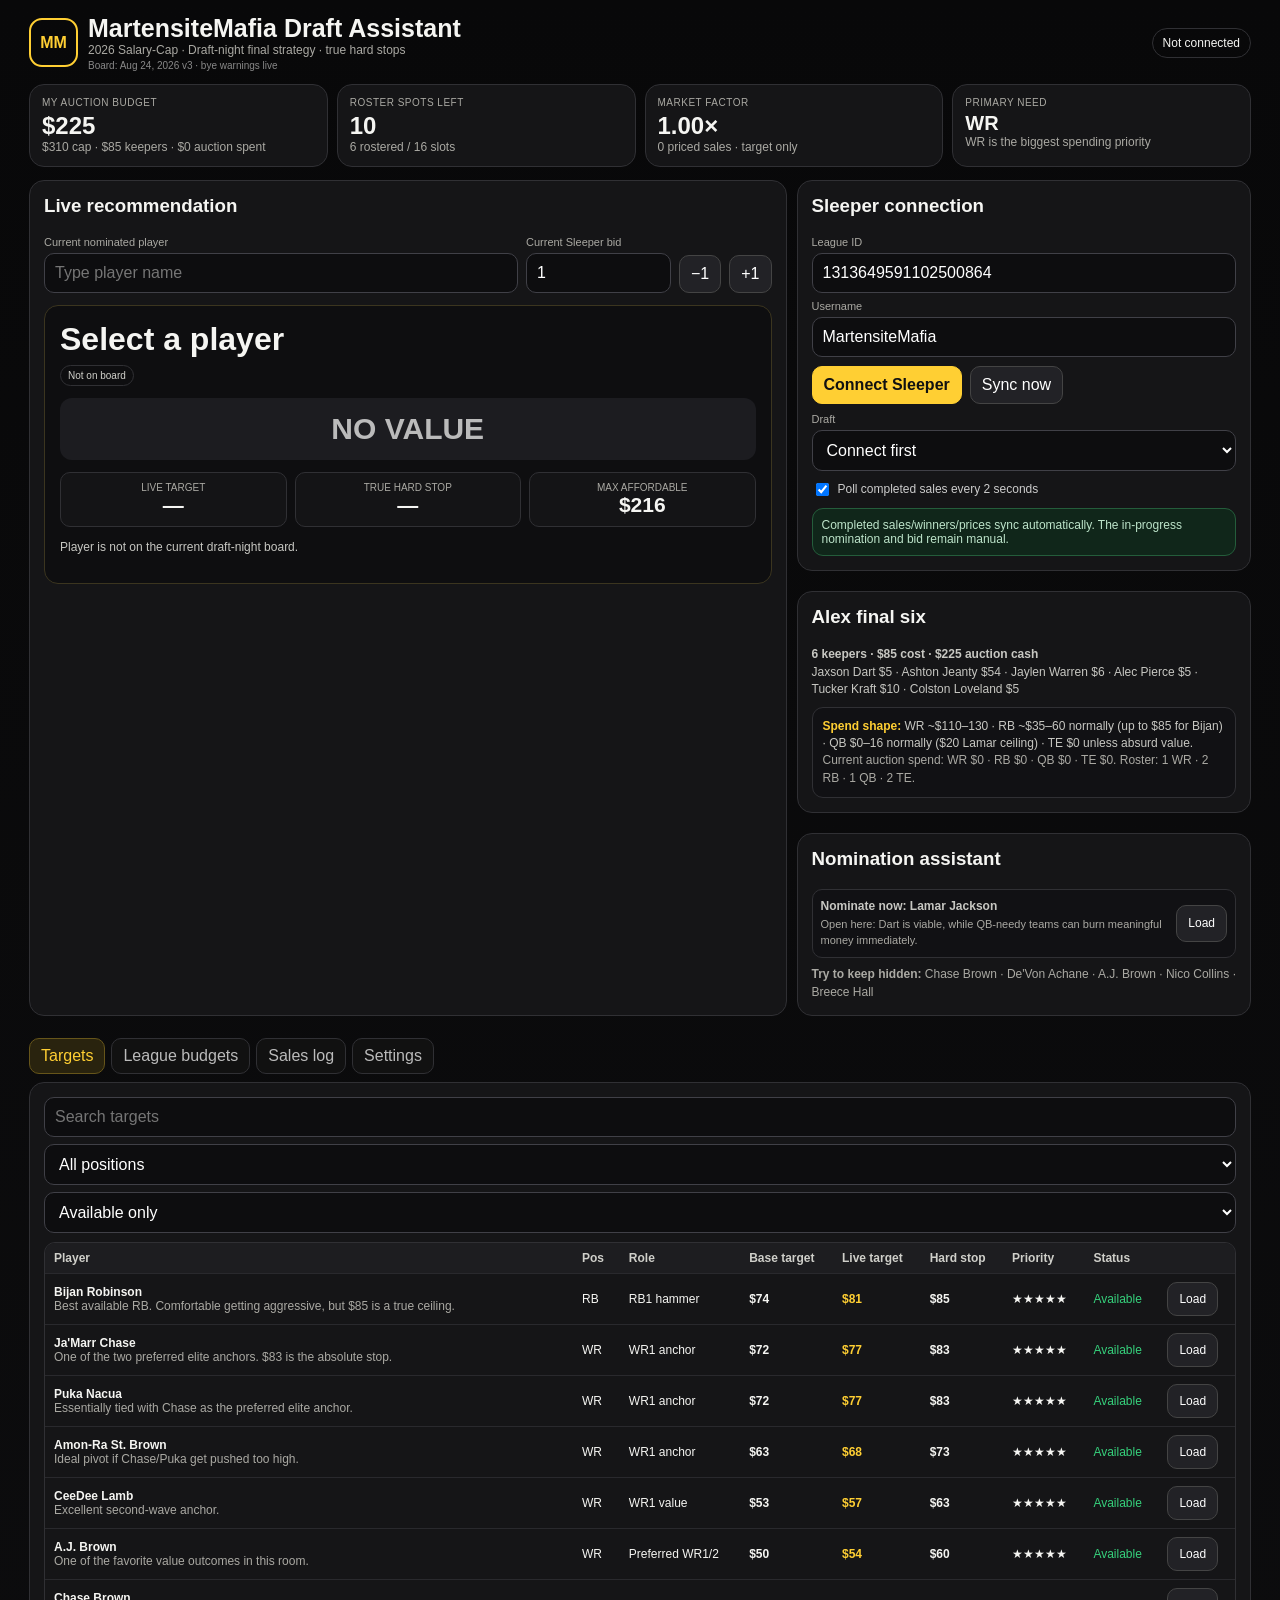
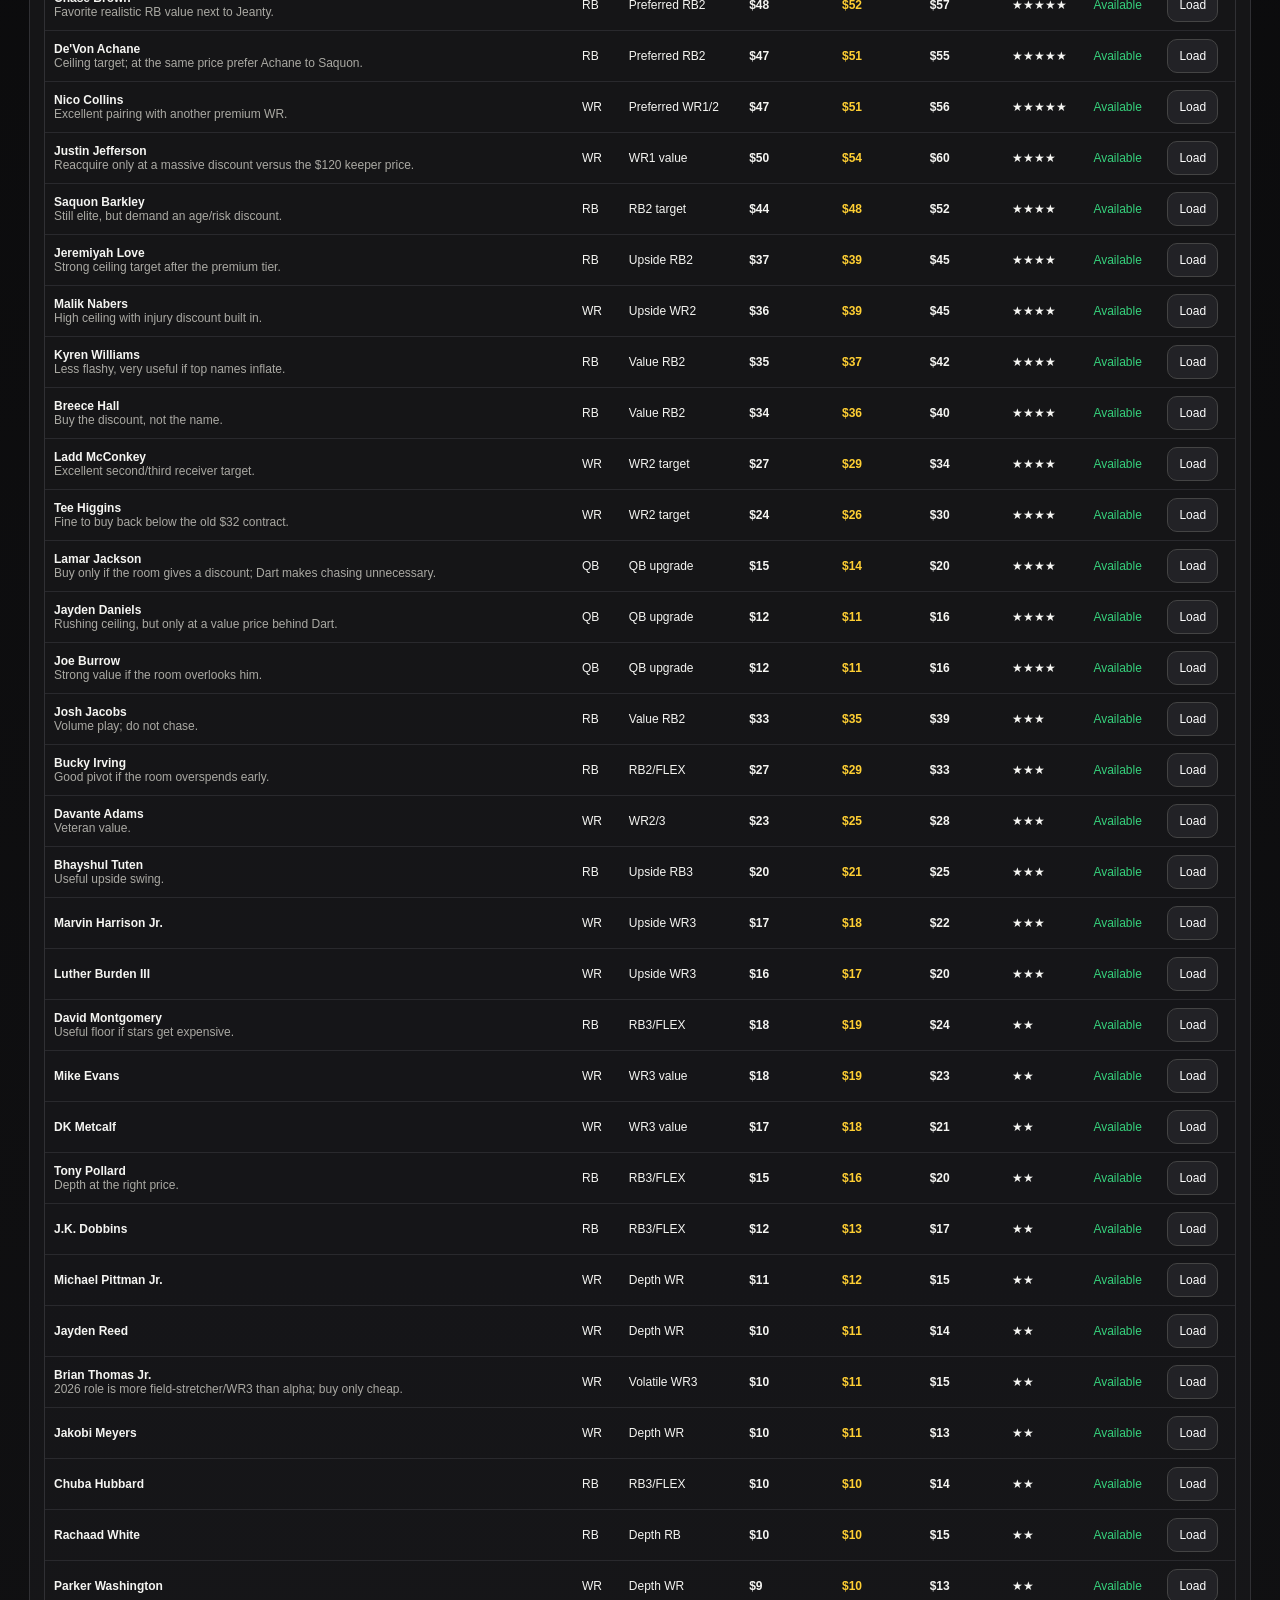
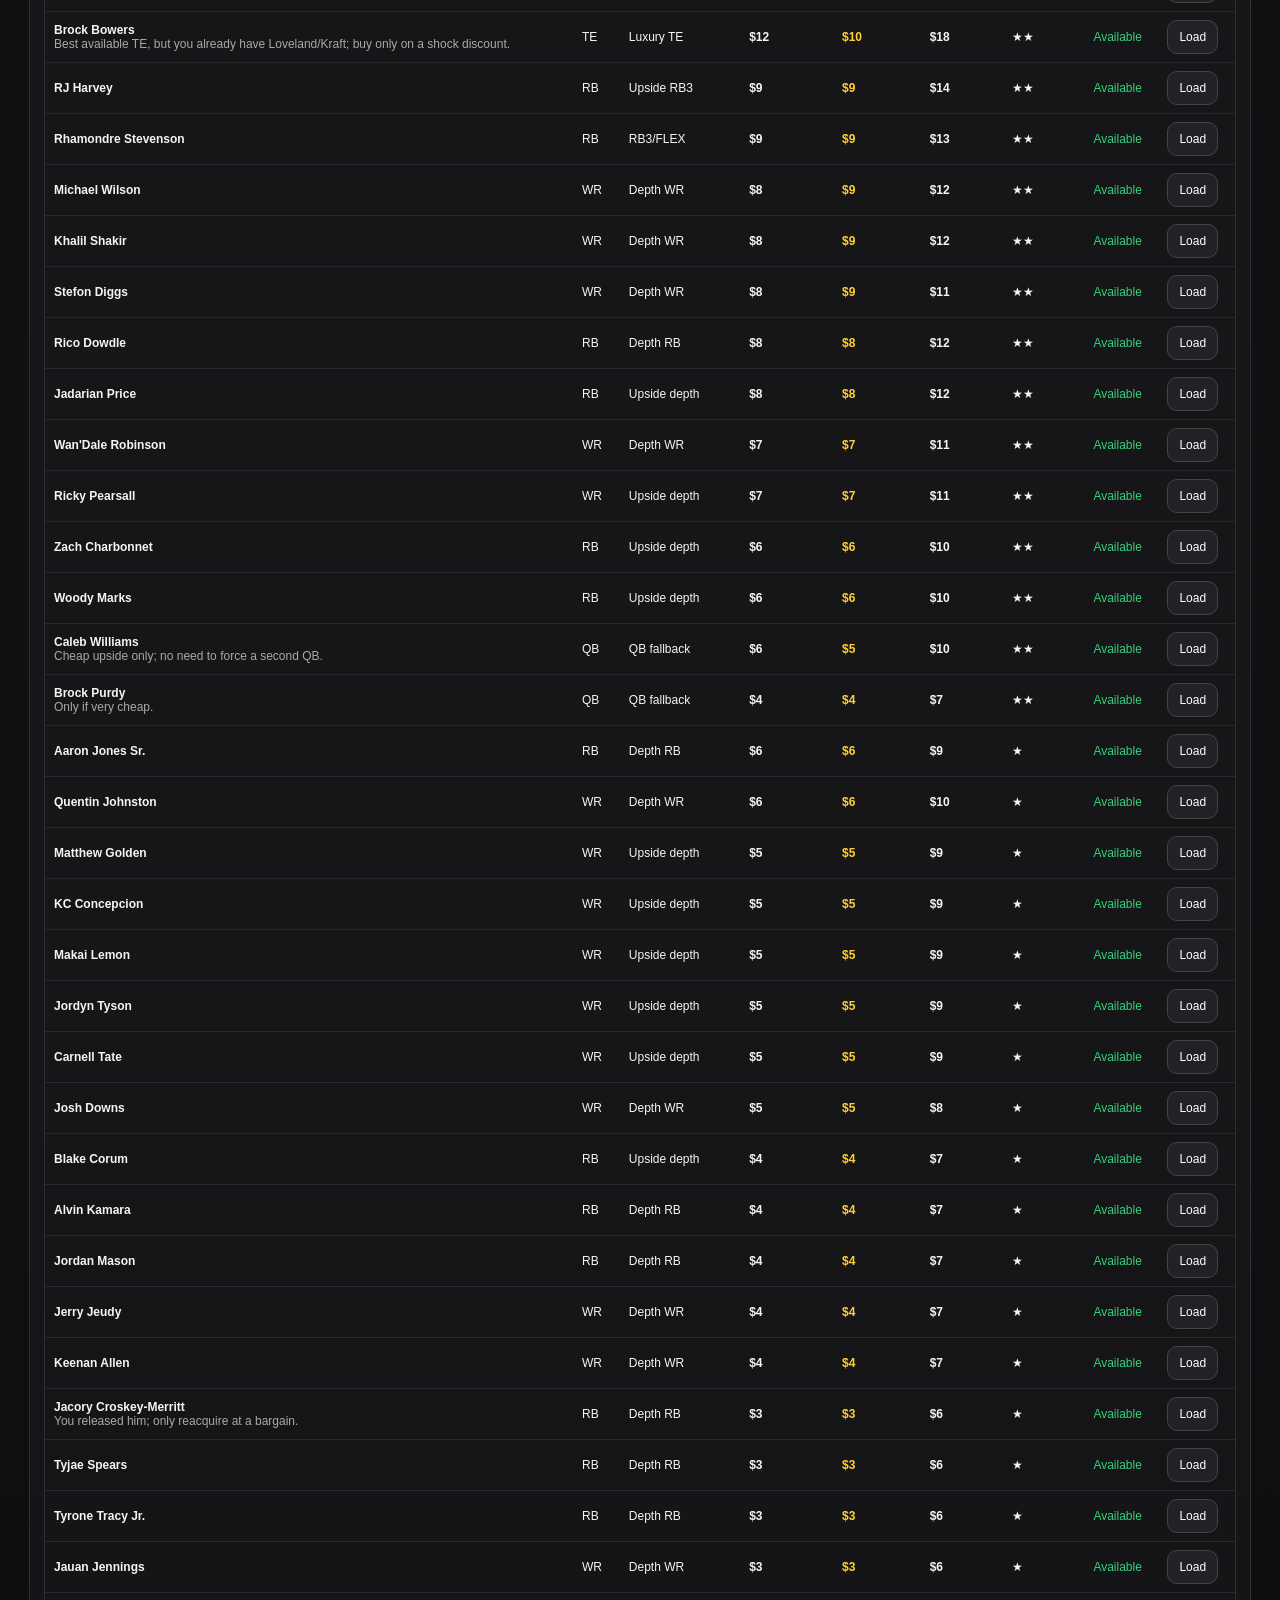
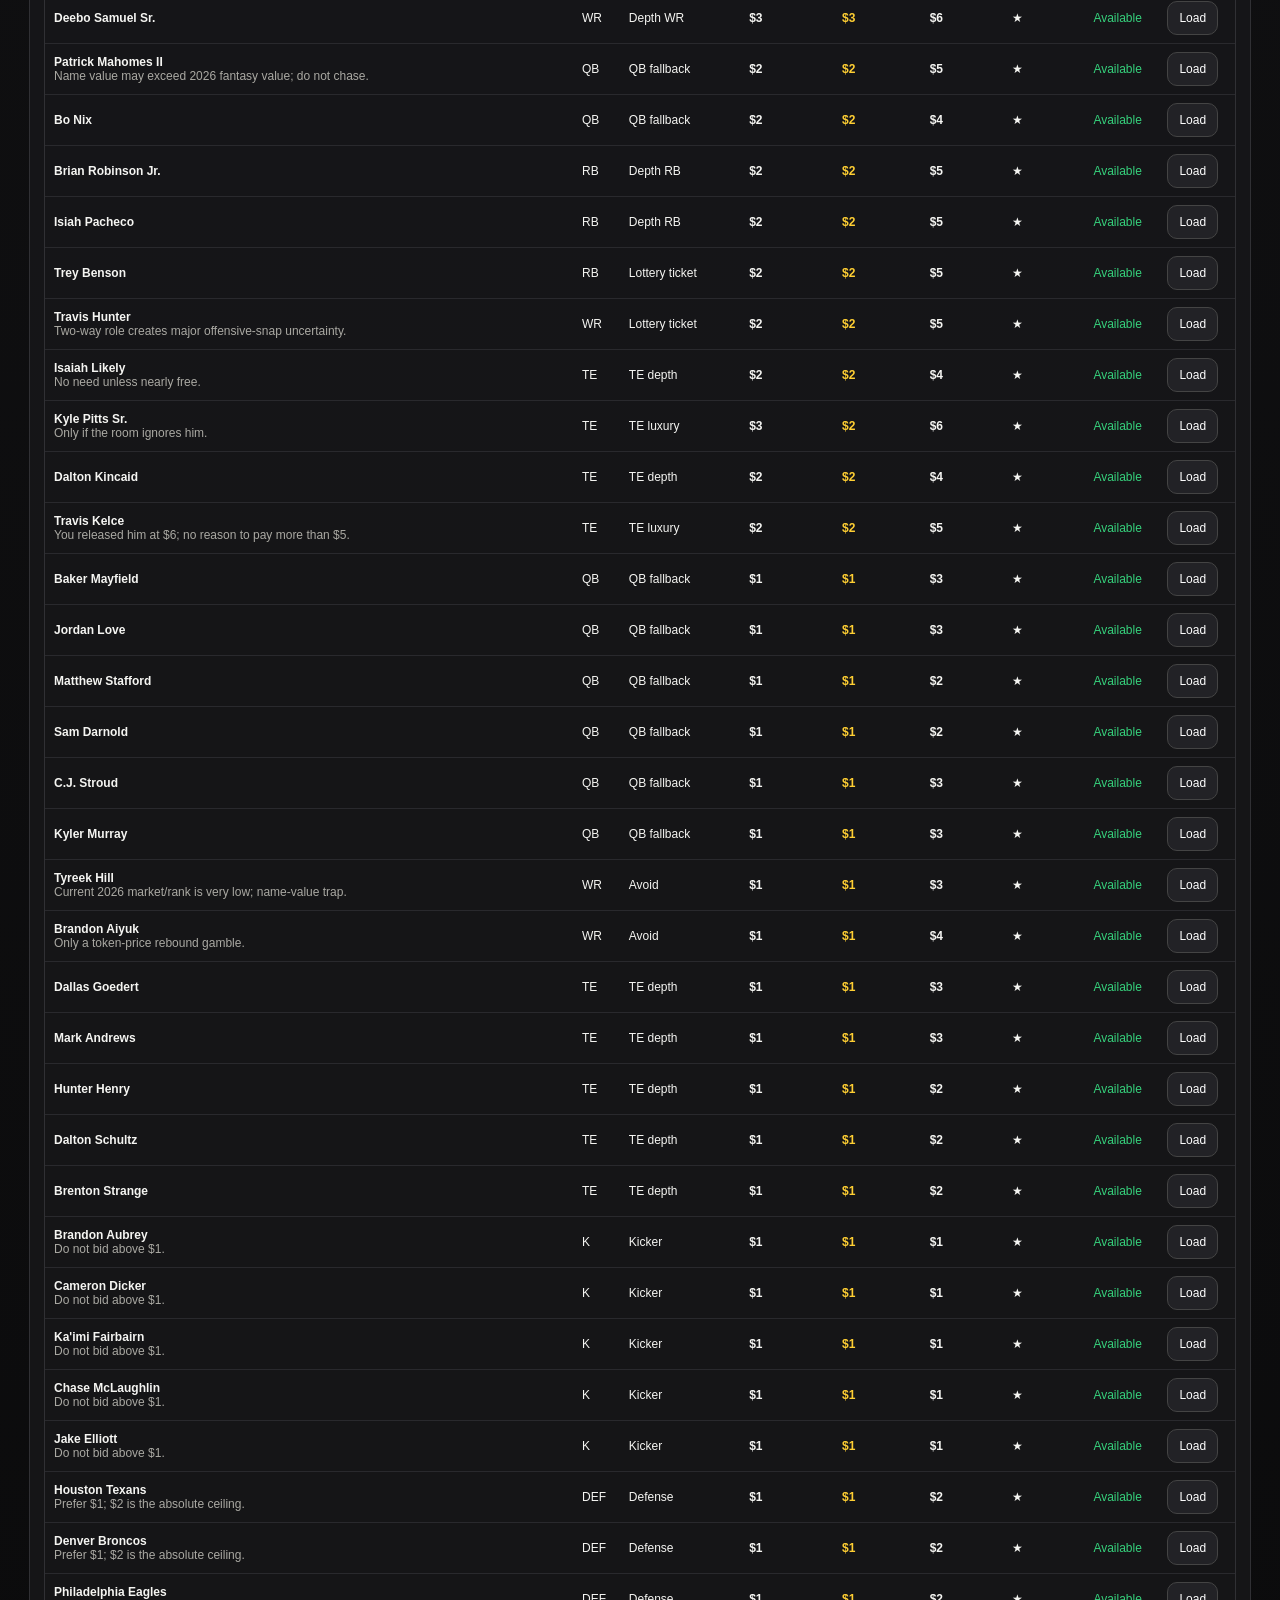
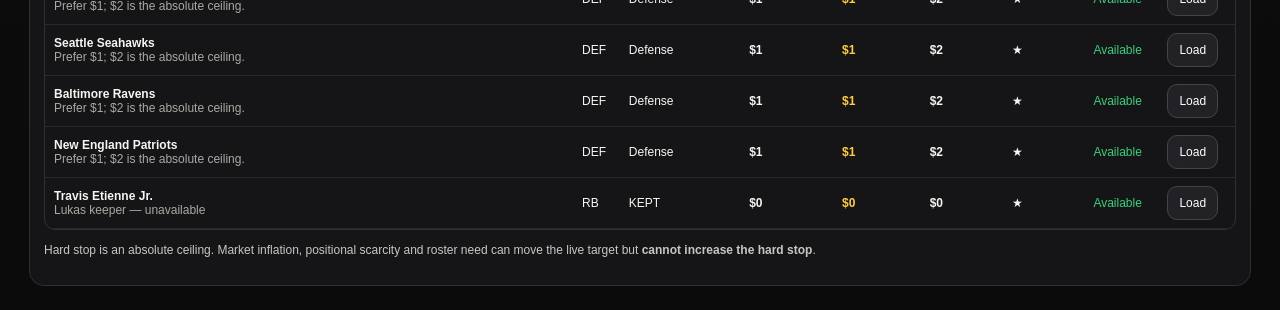
==== commit 77ee6937: "Bust cache for bye-warning update" ====
--- a/index.html
+++ b/index.html
@@ -9,7 +9,7 @@
 <link rel="stylesheet" href="./styles_v3.css?v=3">
 </head>
 <body><div class="wrap">
-<div class="head"><div class="brand"><div class="logo">MM</div><div><h1>MartensiteMafia Draft Assistant</h1><div class="small">2026 Salary-Cap · Draft-night final strategy · true hard stops</div><div class="version">Board: Aug 24, 2026 v3</div></div></div><div id="status" class="status">Not connected</div></div>
+<div class="head"><div class="brand"><div class="logo">MM</div><div><h1>MartensiteMafia Draft Assistant</h1><div class="small">2026 Salary-Cap · Draft-night final strategy · true hard stops</div><div class="version">Board: Aug 24, 2026 v3 · bye warnings live</div></div></div><div id="status" class="status">Not connected</div></div>
 
 <div class="grid4">
  <div class="kpi"><span>My auction budget</span><b id="myBudget">$225</b><div id="budgetSmall" class="small">$310 cap · $85 final keepers</div></div>
@@ -42,5 +42,5 @@
 </div><div id="toast" class="toast"></div>
 <script src="./core_v3.js?v=3"></script>
 <script src="./sleeper_api_v3.js?v=3"></script>
-<script src="./init_v3.js?v=3"></script>
+<script src="./init_v3.js?v=4"></script>
 </body></html>
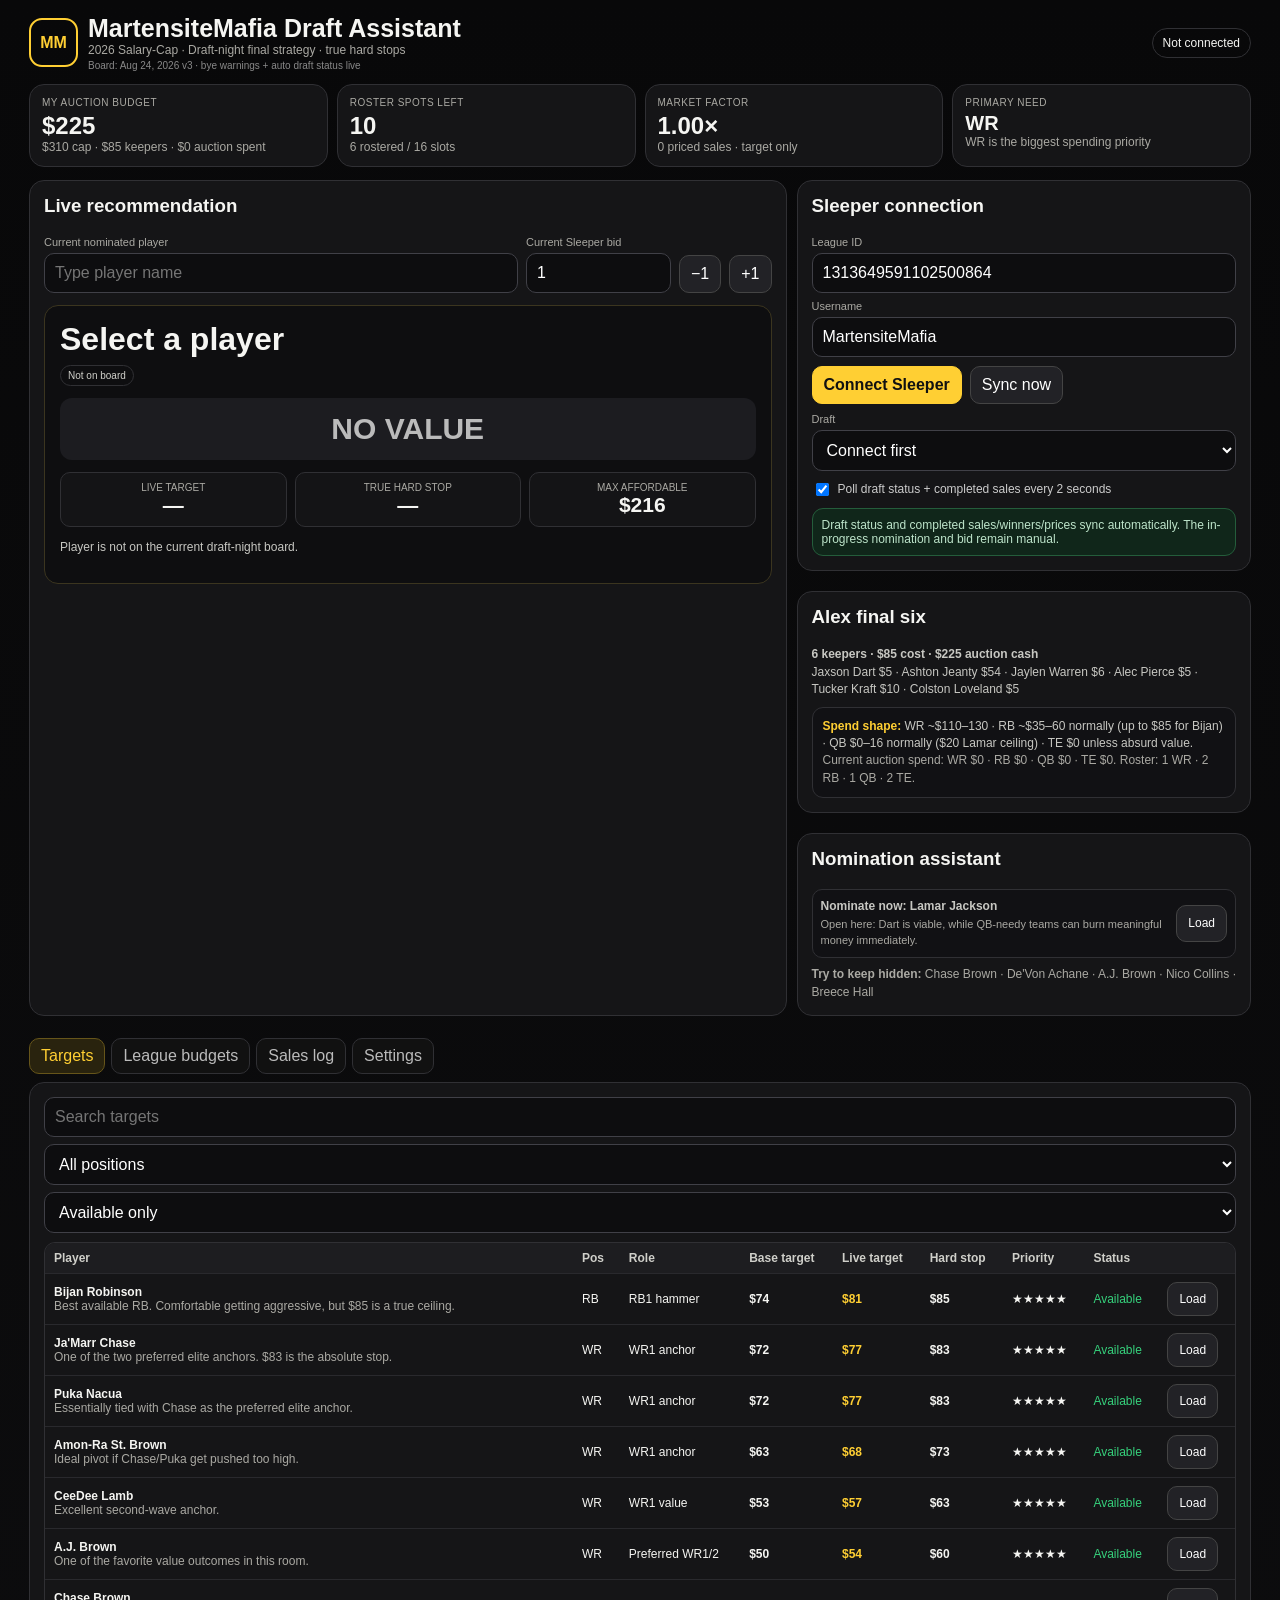
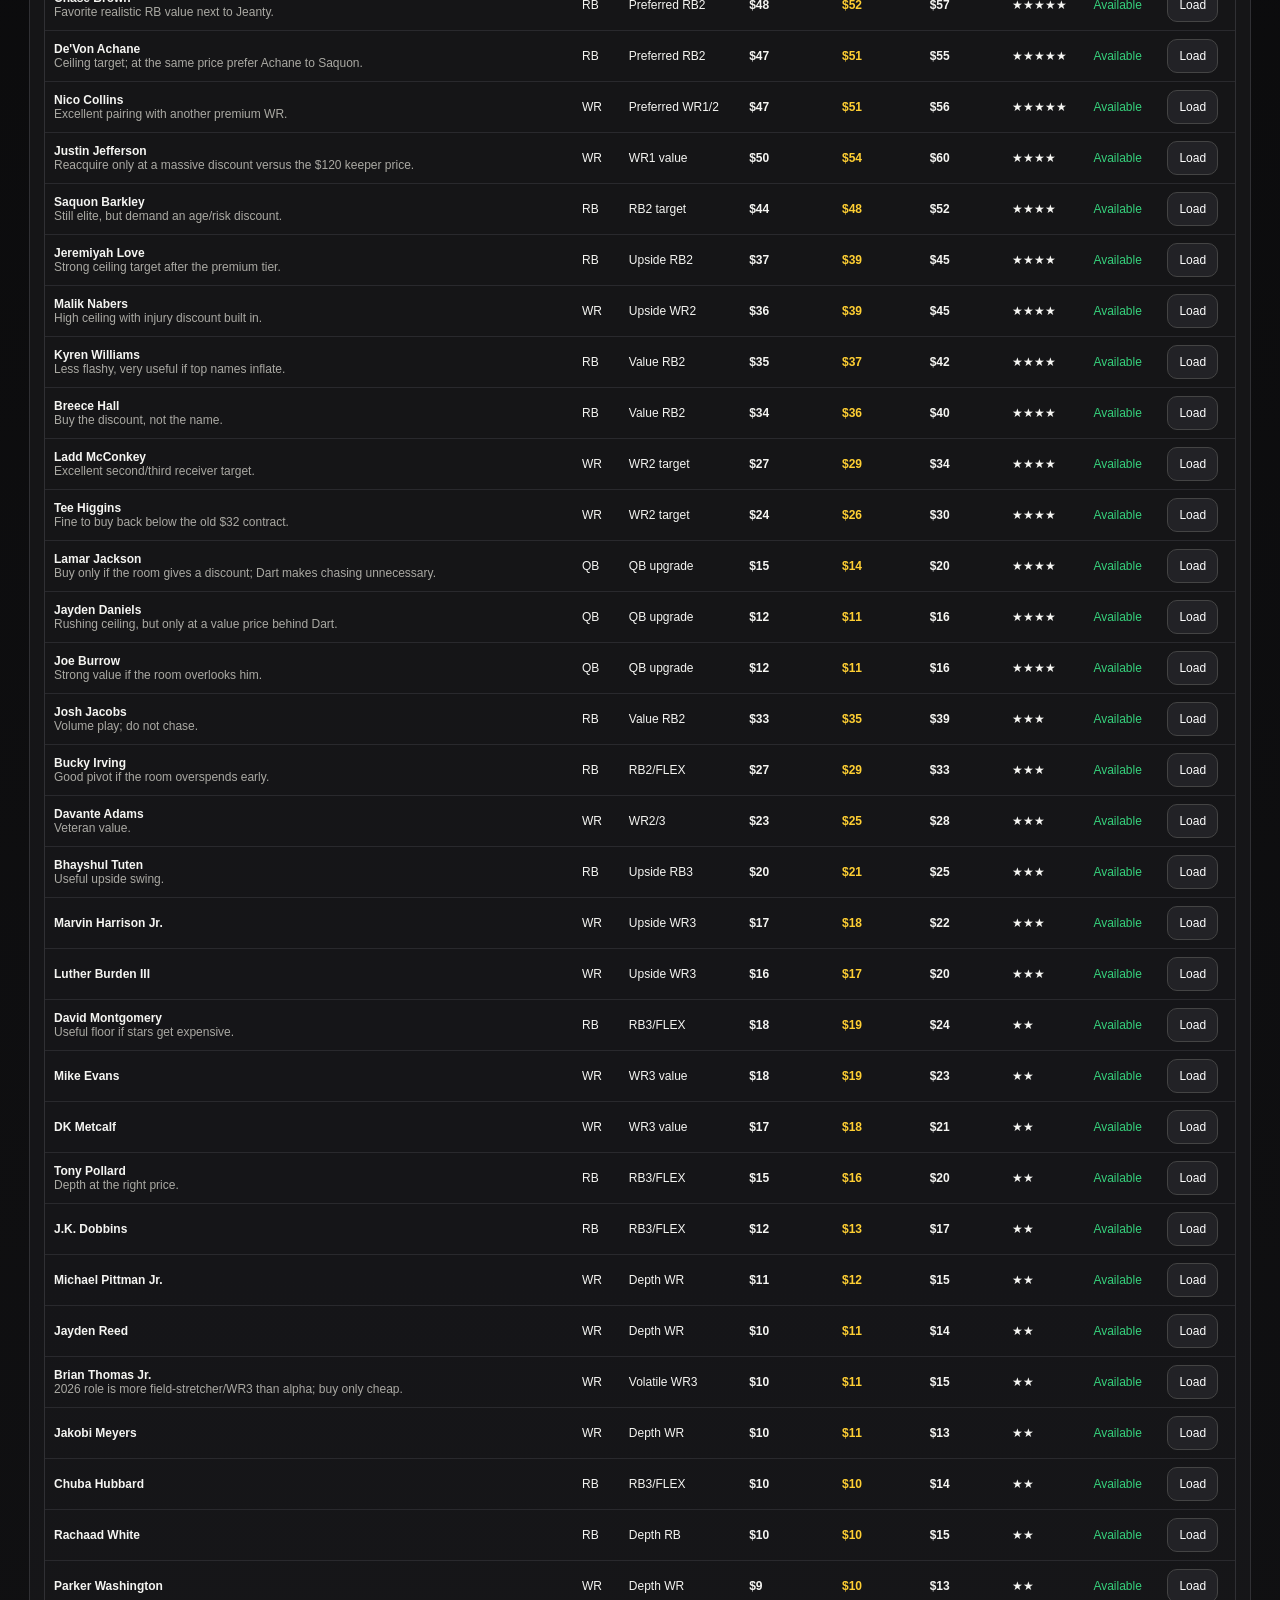
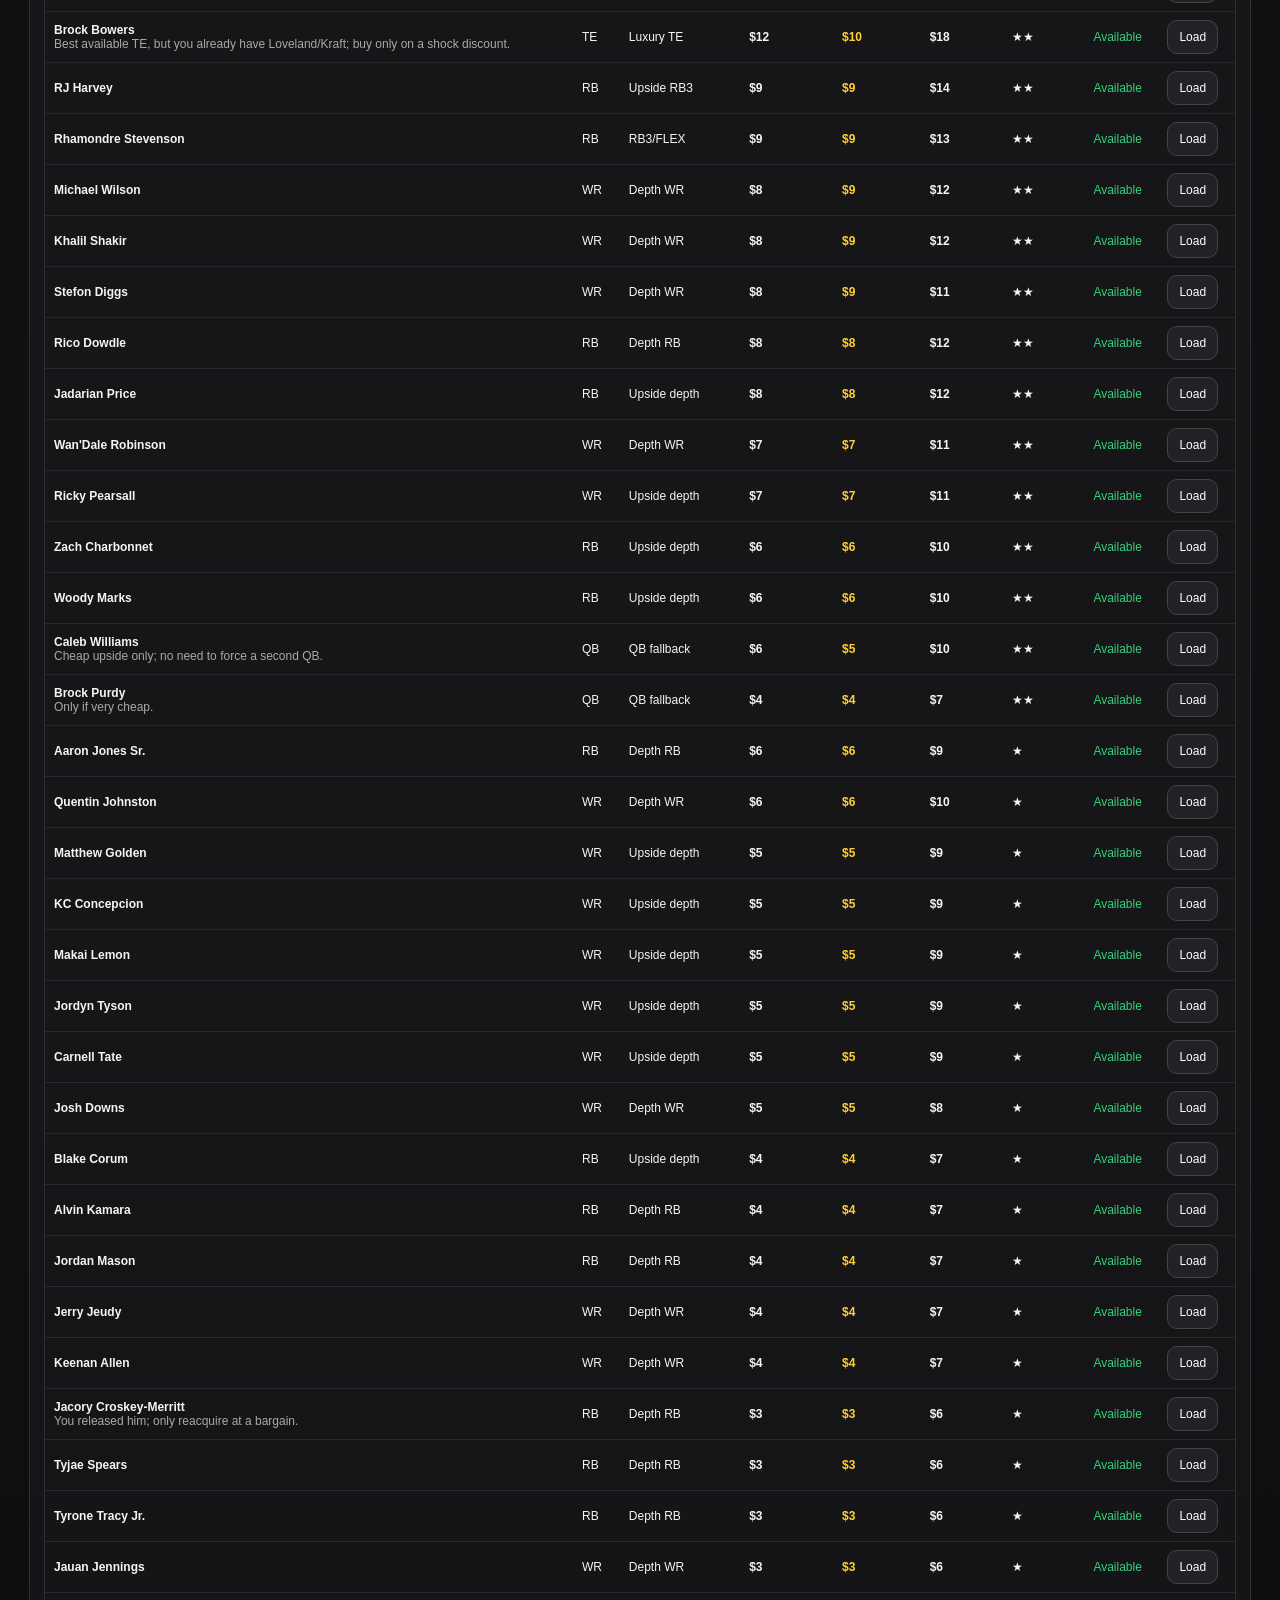
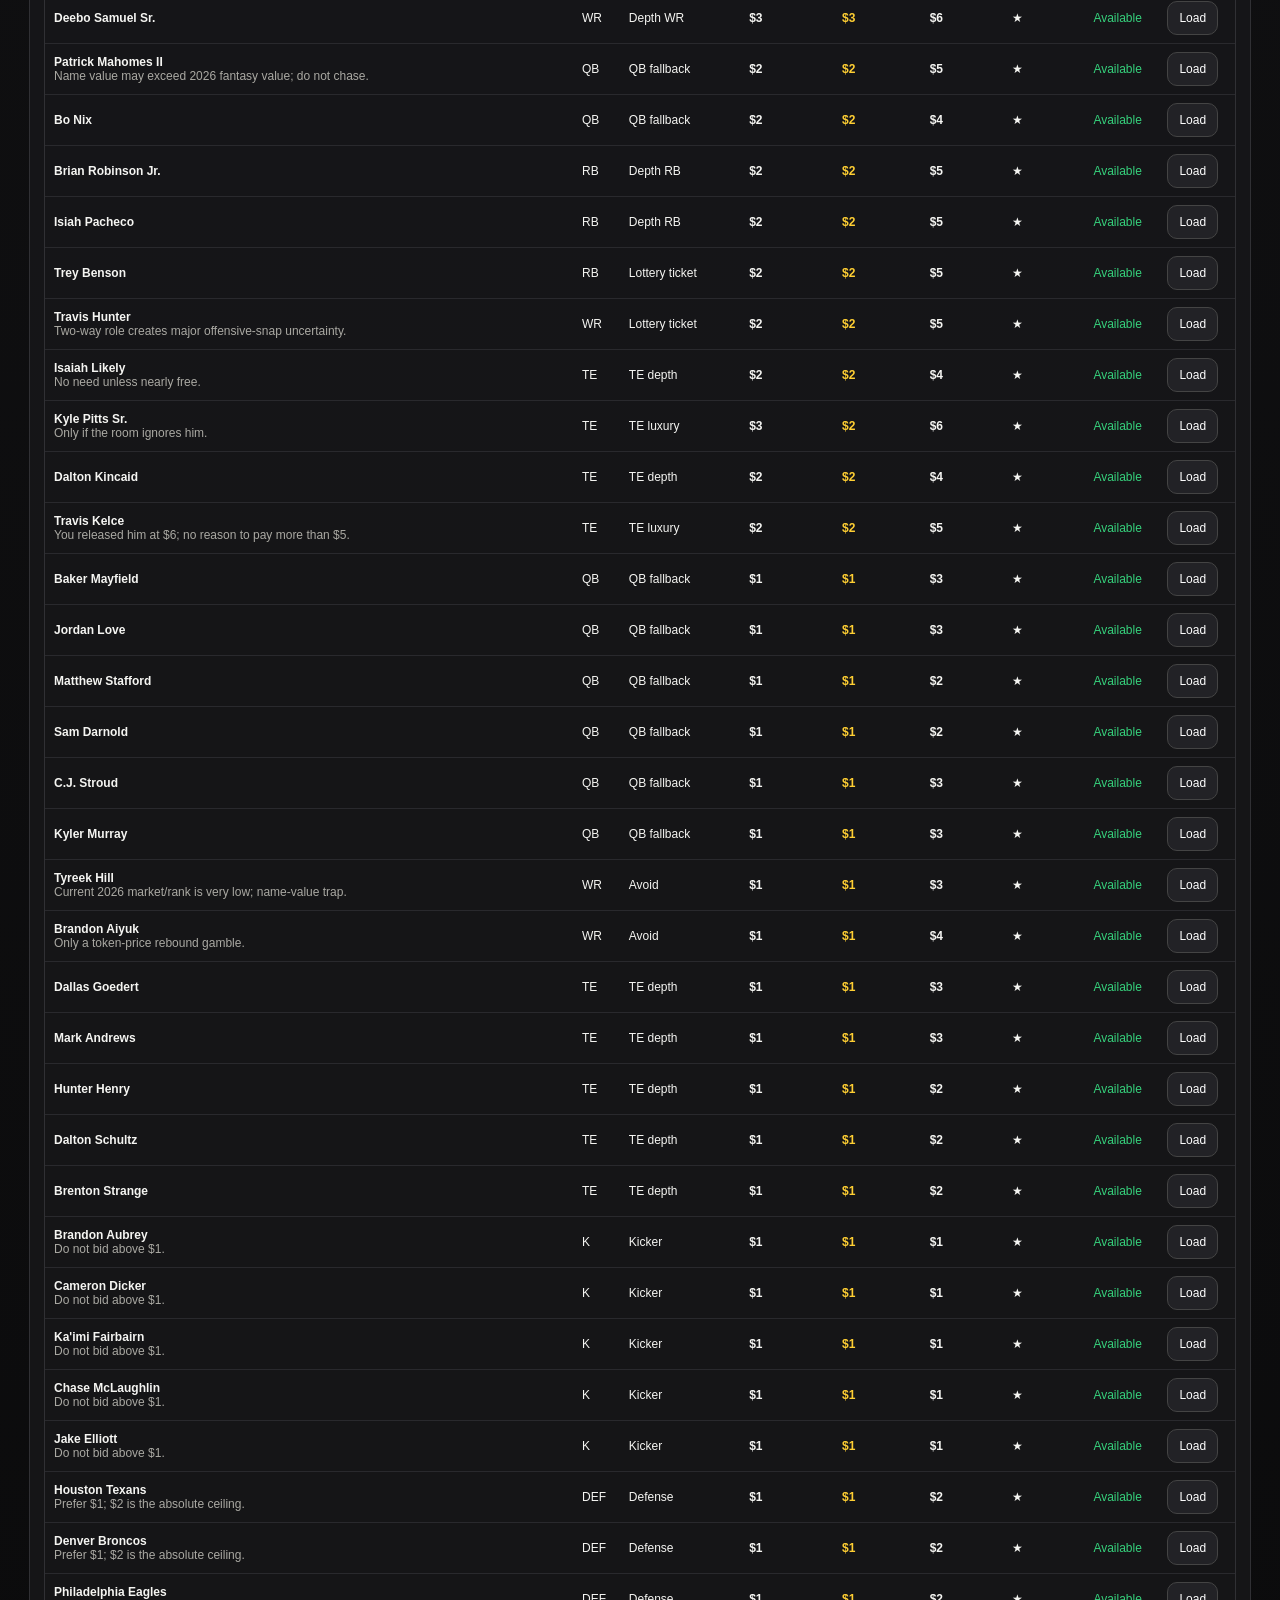
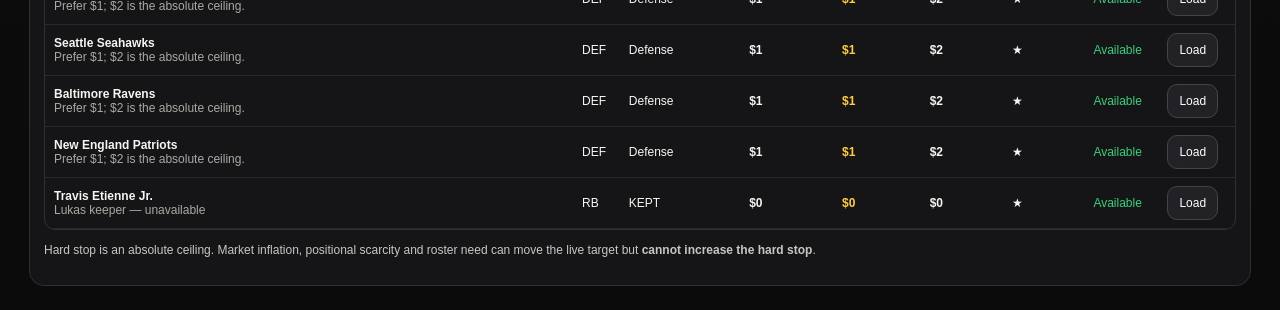
==== commit d84dbf47: "Bust cache for automatic draft status refresh" ====
--- a/index.html
+++ b/index.html
@@ -9,7 +9,7 @@
 <link rel="stylesheet" href="./styles_v3.css?v=3">
 </head>
 <body><div class="wrap">
-<div class="head"><div class="brand"><div class="logo">MM</div><div><h1>MartensiteMafia Draft Assistant</h1><div class="small">2026 Salary-Cap · Draft-night final strategy · true hard stops</div><div class="version">Board: Aug 24, 2026 v3 · bye warnings live</div></div></div><div id="status" class="status">Not connected</div></div>
+<div class="head"><div class="brand"><div class="logo">MM</div><div><h1>MartensiteMafia Draft Assistant</h1><div class="small">2026 Salary-Cap · Draft-night final strategy · true hard stops</div><div class="version">Board: Aug 24, 2026 v3 · bye warnings + auto draft status live</div></div></div><div id="status" class="status">Not connected</div></div>
 
 <div class="grid4">
  <div class="kpi"><span>My auction budget</span><b id="myBudget">$225</b><div id="budgetSmall" class="small">$310 cap · $85 final keepers</div></div>
@@ -25,7 +25,7 @@
 </section>
 
 <div class="right">
-<section class="card"><h3 style="margin-top:0">Sleeper connection</h3><div class="field"><label>League ID</label><input id="league" value="1313649591102500864"></div><div class="field" style="margin-top:7px"><label>Username</label><input id="username" value="MartensiteMafia"></div><div class="row" style="margin-top:9px"><button class="btn gold" id="connect">Connect Sleeper</button><button class="btn" id="sync">Sync now</button></div><div class="field" style="margin-top:9px"><label>Draft</label><select id="draft"><option value="">Connect first</option></select></div><label class="toggle" style="margin-top:9px"><input id="auto" type="checkbox" checked>Poll completed sales every 2 seconds</label><div id="connNote" class="okbox" style="margin-top:9px">Completed sales/winners/prices sync automatically. The in-progress nomination and bid remain manual.</div></section>
+<section class="card"><h3 style="margin-top:0">Sleeper connection</h3><div class="field"><label>League ID</label><input id="league" value="1313649591102500864"></div><div class="field" style="margin-top:7px"><label>Username</label><input id="username" value="MartensiteMafia"></div><div class="row" style="margin-top:9px"><button class="btn gold" id="connect">Connect Sleeper</button><button class="btn" id="sync">Sync now</button></div><div class="field" style="margin-top:9px"><label>Draft</label><select id="draft"><option value="">Connect first</option></select></div><label class="toggle" style="margin-top:9px"><input id="auto" type="checkbox" checked>Poll draft status + completed sales every 2 seconds</label><div id="connNote" class="okbox" style="margin-top:9px">Draft status and completed sales/winners/prices sync automatically. The in-progress nomination and bid remain manual.</div></section>
 <section class="card"><h3 style="margin-top:0">Alex final six</h3><div id="keeperSummary" class="note"></div><div id="strategySummary" class="strategybox note"></div></section>
 <section class="card"><h3 style="margin-top:0">Nomination assistant</h3><div id="nominationSummary" class="note"></div></section>
 </div></div>
@@ -41,6 +41,6 @@
 <section id="settings" class="pane card"><div class="row"><div class="field"><label>Minimum reserve bid</label><input id="minBid" type="number" min="0" max="10" value="1"></div><div class="field"><label>Fallback roster size</label><input id="fallback" type="number" min="5" max="30" value="16"></div></div><div class="row" style="margin-top:10px"><label class="toggle"><input id="dynMarket" type="checkbox" checked>Market adjustment to target</label><label class="toggle"><input id="dynScarcity" type="checkbox" checked>Scarcity adjustment to target</label><label class="toggle"><input id="dynNeed" type="checkbox" checked>Alex roster-strategy adjustment</label></div><hr style="border:0;border-top:1px solid var(--line);margin:15px 0"><h3>Valuation board</h3><div class="row"><button id="export" class="btn">Export current CSV</button><label class="btn" for="import" style="display:inline-block">Import custom CSV</label><input id="import" type="file" accept=".csv,text/csv" style="display:none"><button id="resetBoard" class="btn danger">Reset to draft-night board</button></div><p class="note">The app uses the bundled Aug. 24 draft-night board by default. A new storage version prevents the old iPad prototype board from overriding it.</p><hr style="border:0;border-top:1px solid var(--line);margin:15px 0"><details><summary>Diagnostics</summary><pre id="debug" class="debug">No API calls yet.</pre></details></section>
 </div><div id="toast" class="toast"></div>
 <script src="./core_v3.js?v=3"></script>
-<script src="./sleeper_api_v3.js?v=3"></script>
+<script src="./sleeper_api_v3.js?v=4"></script>
 <script src="./init_v3.js?v=4"></script>
 </body></html>
